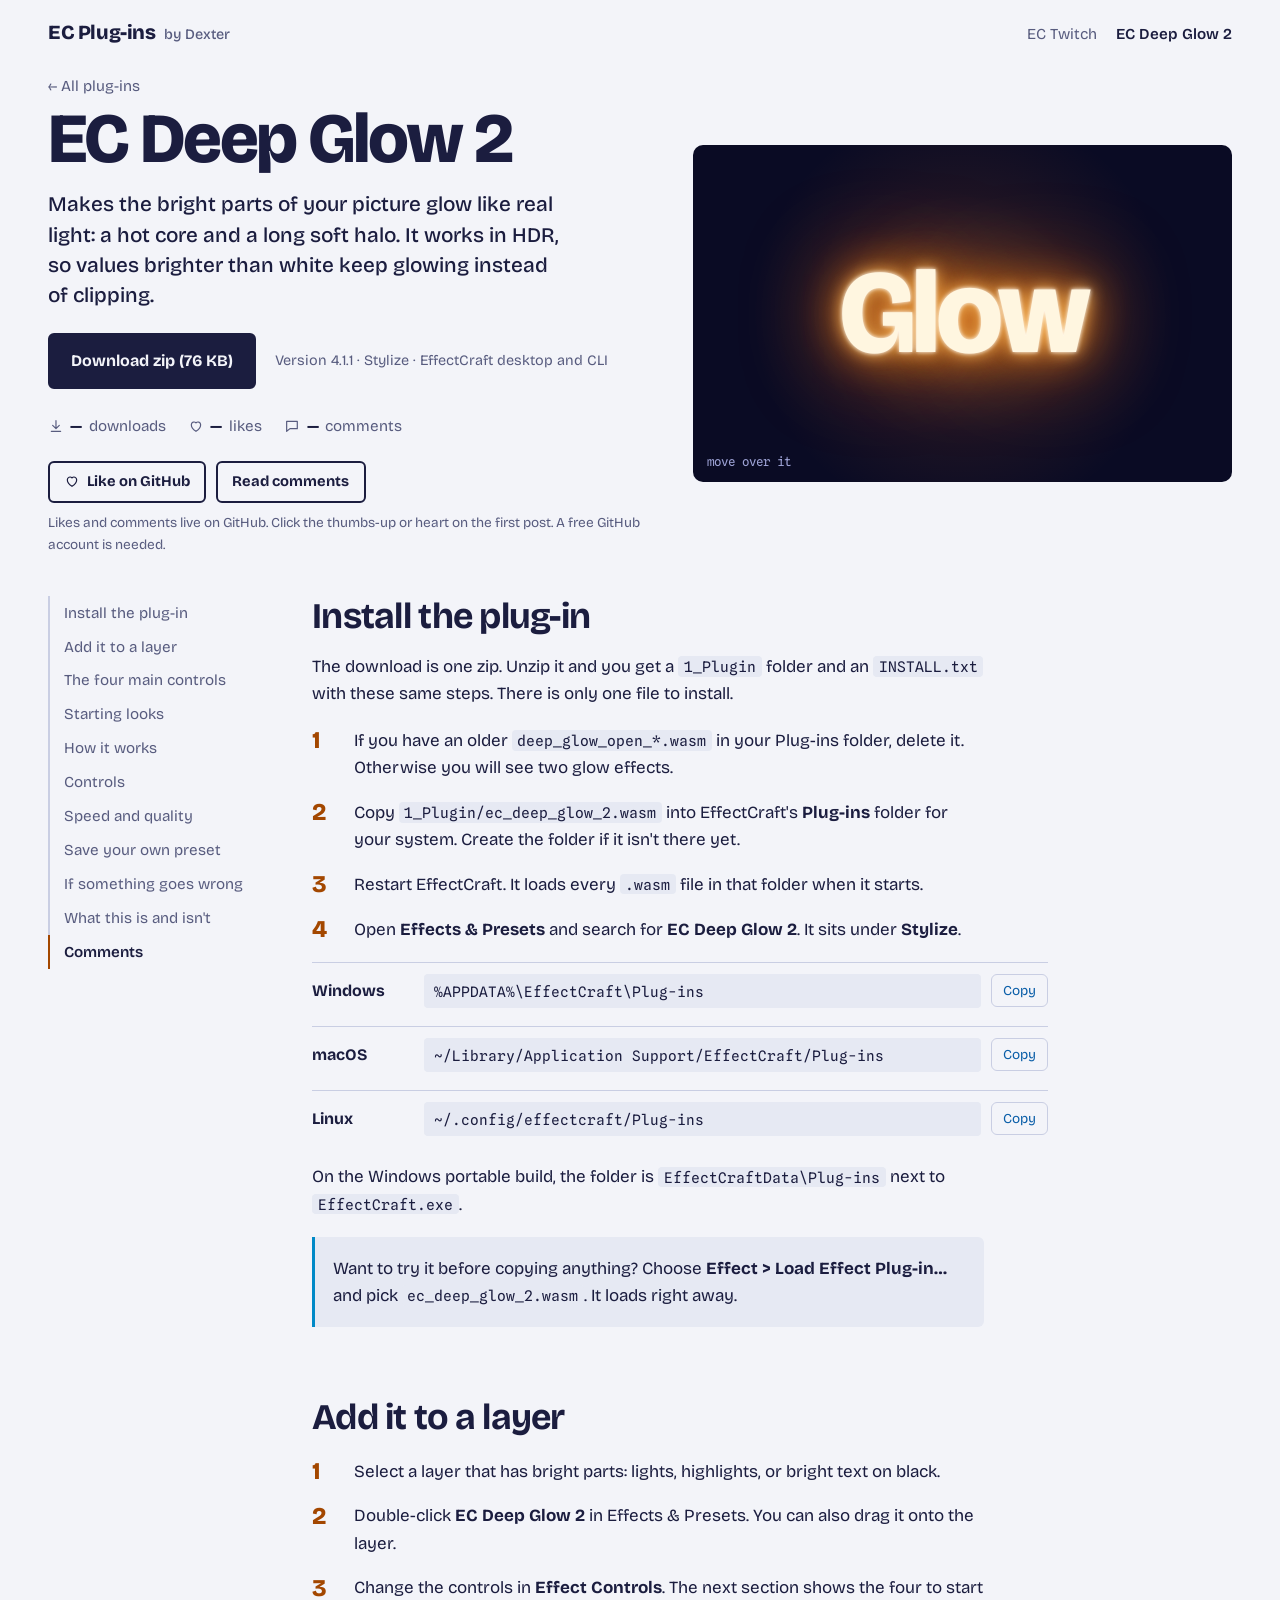
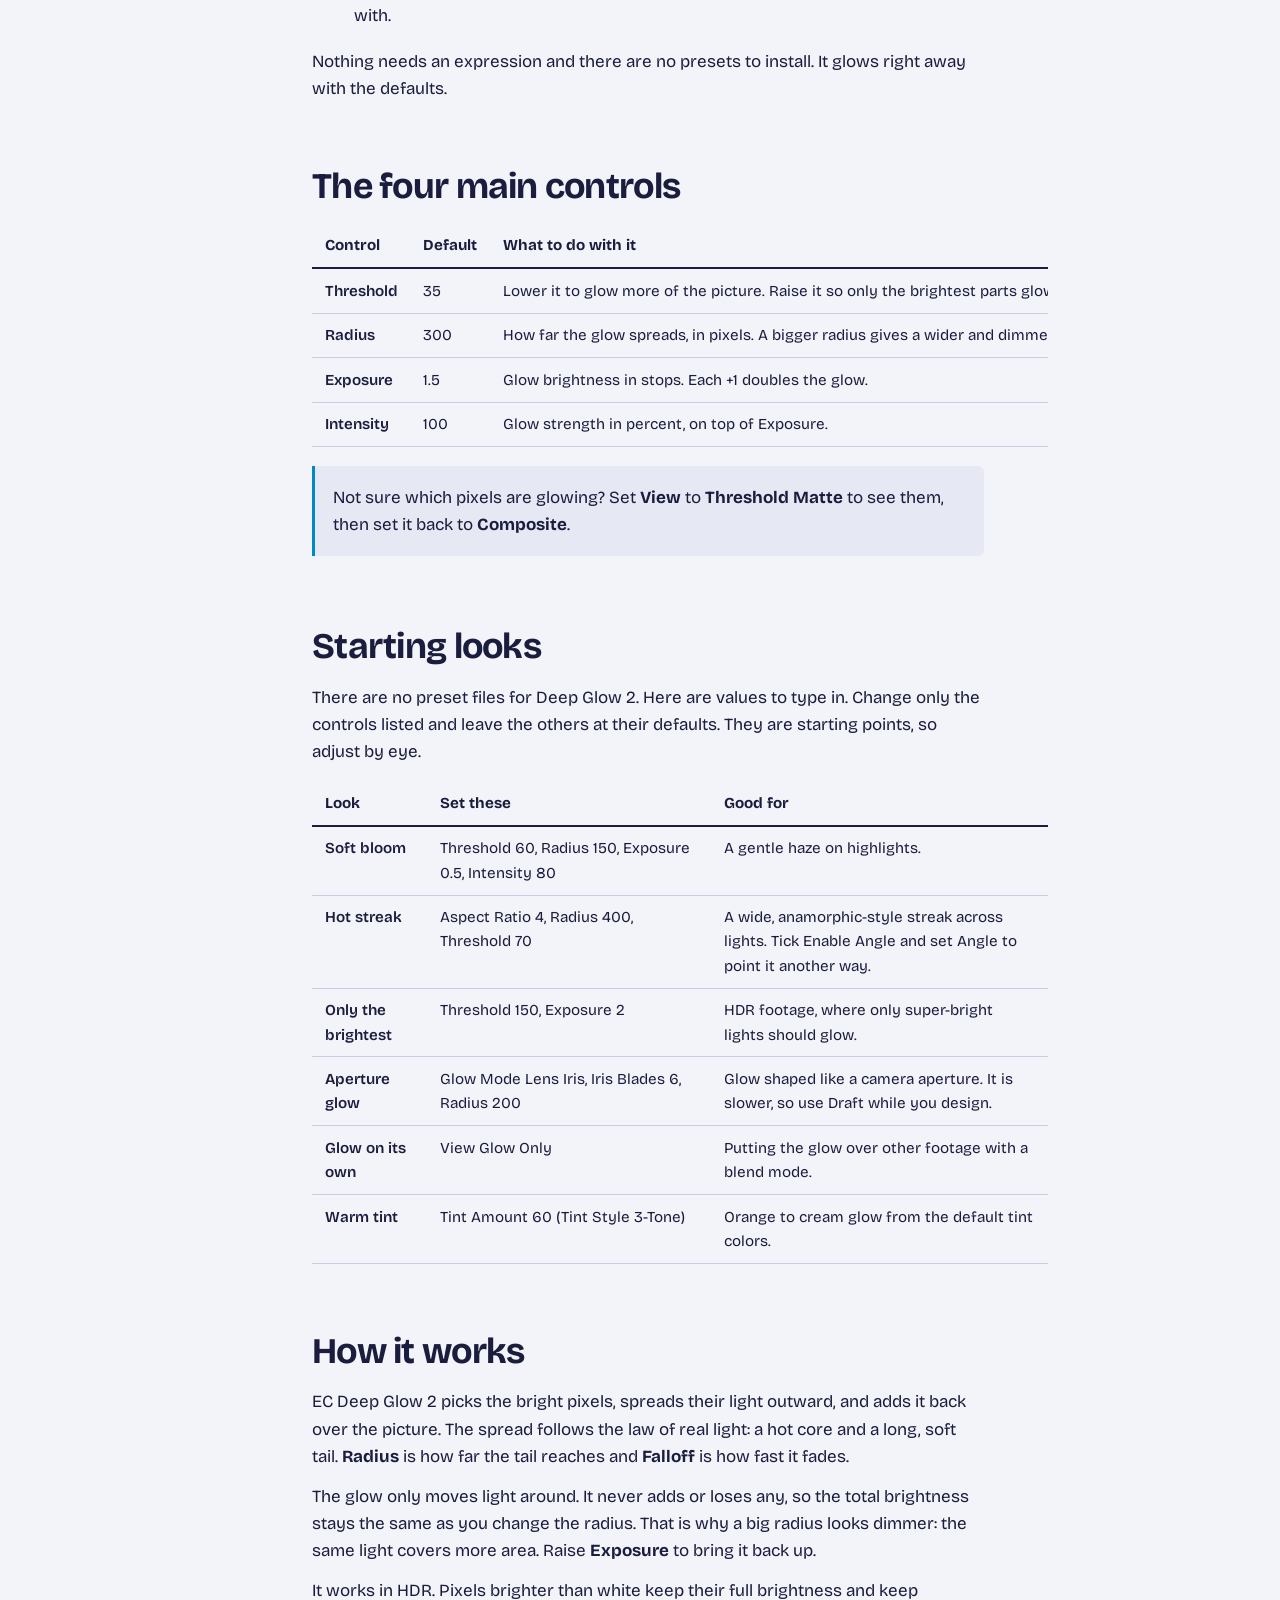
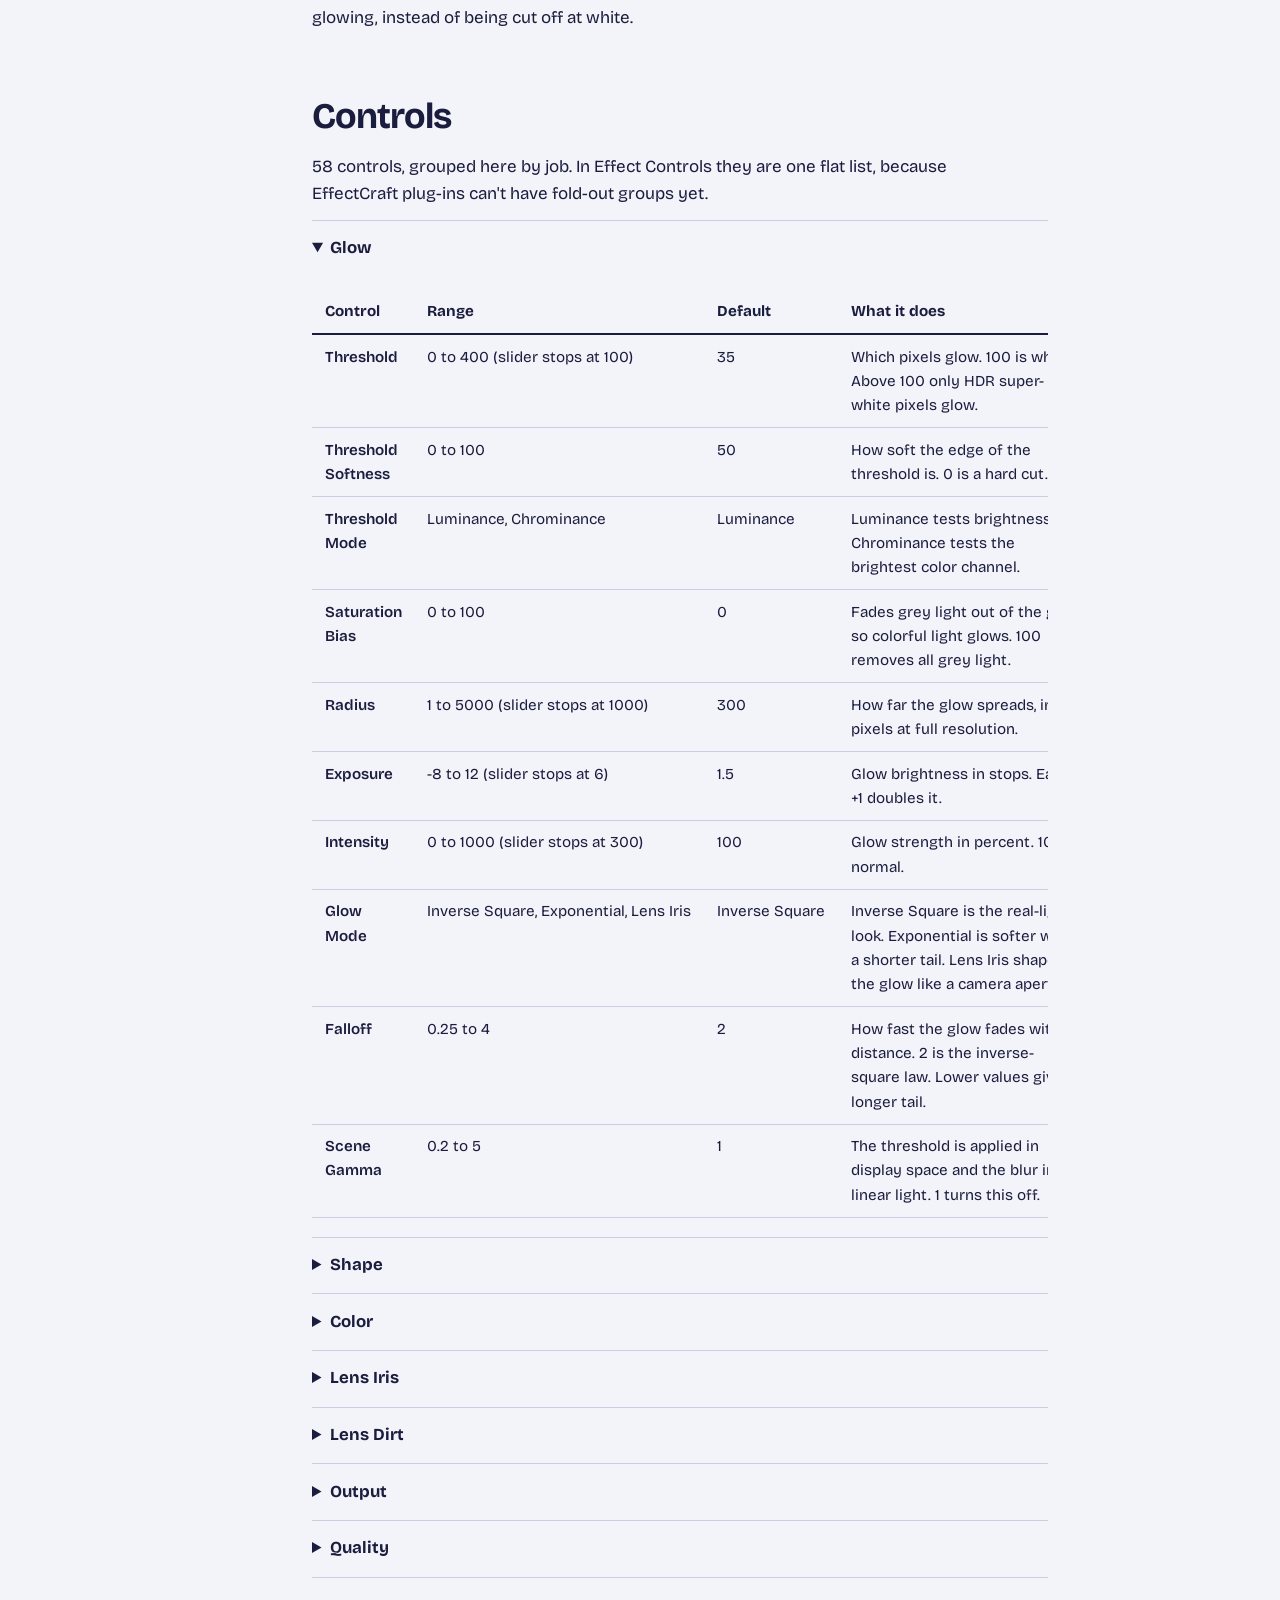
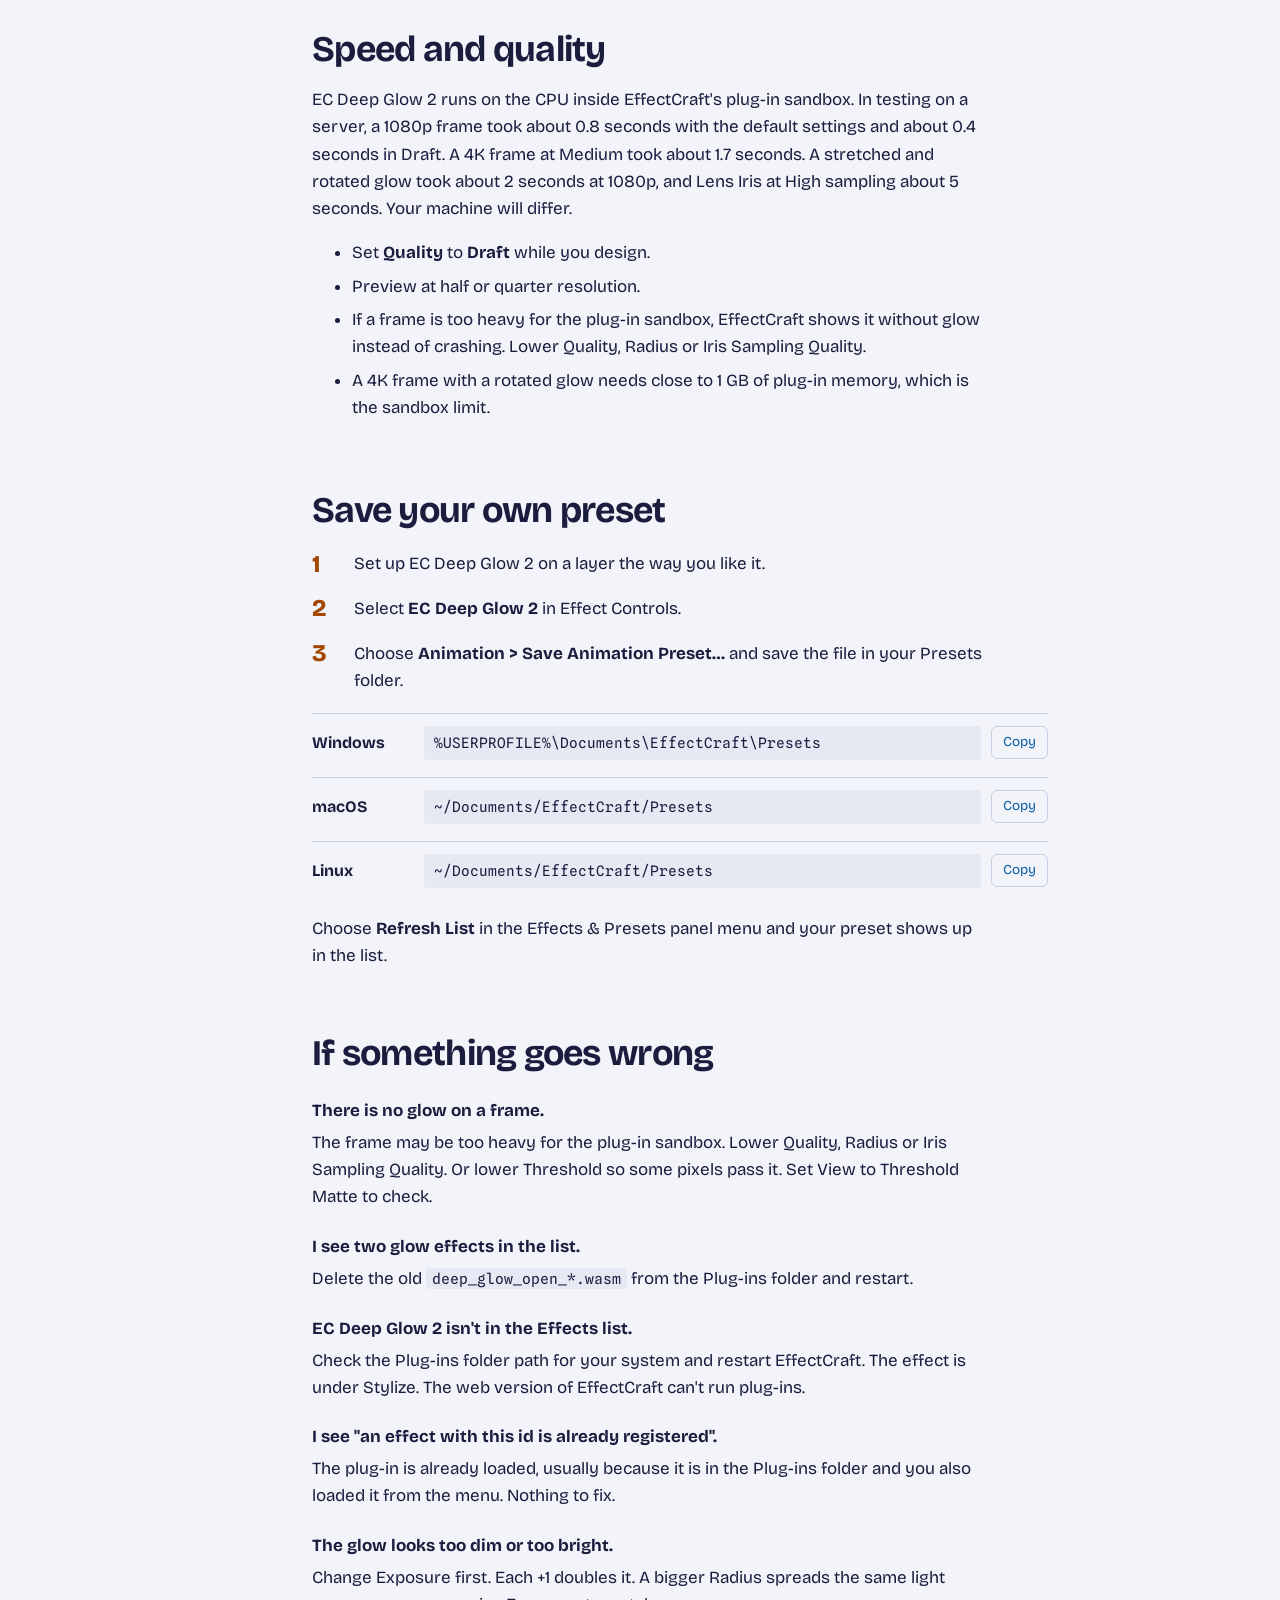
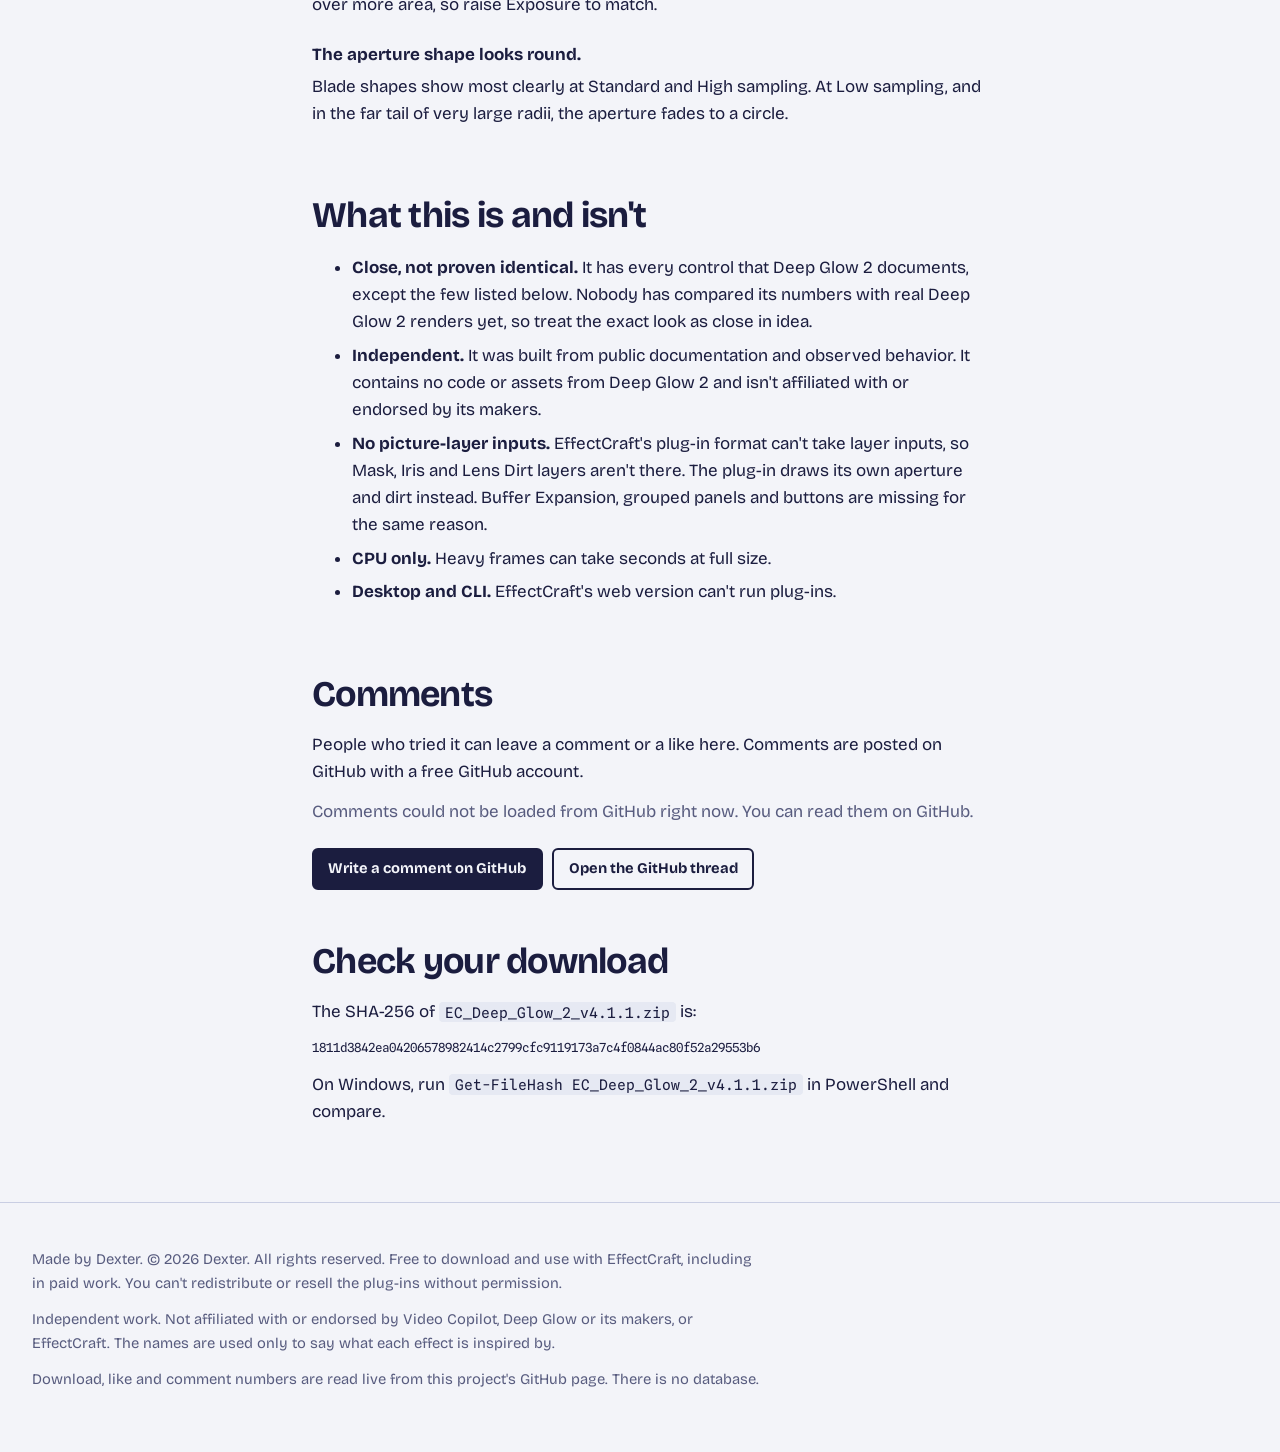
==== deep-glow-2/index.html @ e26aacf6 "EC Plug-ins store" ====
<!doctype html>
<html lang="en">
<head>
<meta charset="utf-8">
<meta name="viewport" content="width=device-width, initial-scale=1">
<title>EC Deep Glow 2: HDR glow for EffectCraft</title>
<meta name="description" content="EC Deep Glow 2 makes bright parts of the picture glow like real light, in HDR, with step-by-step install instructions for EffectCraft.">
<meta name="color-scheme" content="light dark">
<link rel="icon" href="data:image/svg+xml,%3Csvg xmlns='http://www.w3.org/2000/svg' viewBox='0 0 32 32'%3E%3Crect width='32' height='32' rx='6' fill='%231B1D3F'/%3E%3Ccircle cx='16' cy='16' r='9' fill='%23FFB347' opacity='.35'/%3E%3Ccircle cx='16' cy='16' r='4.5' fill='%23FFF6E0'/%3E%3C/svg%3E">
<link rel="preconnect" href="https://fonts.googleapis.com">
<link rel="preconnect" href="https://fonts.gstatic.com" crossorigin>
<link rel="stylesheet" href="https://fonts.googleapis.com/css2?family=Bricolage+Grotesque:opsz,wdth,wght@12..96,75..100,400..800&family=Spline+Sans+Mono:wght@400;500&display=swap">
<link rel="stylesheet" href="../assets/store.css">
</head>
<body data-accent="dg">
<a class="skip" href="#main">Skip to the content</a>
<header class="bar">
  <a class="brand" href="../">EC Plug-ins<small>by Dexter</small></a>
  <nav aria-label="Plug-ins"><a href="../twitch/">EC Twitch</a><a href="../deep-glow-2/" aria-current="page">EC Deep Glow 2</a></nav>
</header>
<div style="display:contents">
<header class="head">
  <div>
    <a class="back" href="../">← All plug-ins</a>
    <h1>EC Deep Glow 2</h1>
    <p class="pitch">Makes the bright parts of your picture glow like real light: a hot core and a long soft halo. It works in HDR, so values brighter than white keep glowing instead of clipping.</p>
    <div class="buy">
      <a class="btn" data-dl="deep-glow-2" href="../downloads/EC_Deep_Glow_2_v4.1.1.zip" download>Download zip (76 KB)</a>
      <span class="meta">Version 4.1.1 · Stylize · EffectCraft desktop and CLI</span>
    </div>
    <ul class="stats" aria-label="EC Deep Glow 2 numbers from GitHub"><li><svg viewBox="0 0 24 24" aria-hidden="true"><path d="M12 4v11M7 11l5 5 5-5M5 20h14"/></svg><b data-stat="downloads" data-product="deep-glow-2">—</b> downloads</li><li><svg viewBox="0 0 24 24" aria-hidden="true"><path d="M12 20s-7-4.4-7-10a4 4 0 0 1 7-2.6A4 4 0 0 1 19 10c0 5.6-7 10-7 10z"/></svg><b data-stat="likes" data-product="deep-glow-2">—</b> likes</li><li><svg viewBox="0 0 24 24" aria-hidden="true"><path d="M4 5h16v11H9l-5 4z"/></svg><b data-stat="comments" data-product="deep-glow-2">—</b> comments</li></ul>
    <div class="likebar">
      <a class="btn ghost sm" data-like="deep-glow-2" href="https://github.com/DioEnterRight/ec-plugins/issues/2" target="_blank" rel="noopener"><svg width="16" height="16" style="vertical-align:-3px;margin-right:.4rem;fill:none;stroke:currentColor;stroke-width:1.8" viewBox="0 0 24 24" aria-hidden="true"><path d="M12 20s-7-4.4-7-10a4 4 0 0 1 7-2.6A4 4 0 0 1 19 10c0 5.6-7 10-7 10z"/></svg>Like on GitHub</a>
      <a class="btn ghost sm" href="#comments">Read comments</a>
      <small>Likes and comments live on GitHub. Click the thumbs-up or heart on the first post. A free GitHub account is needed.</small>
    </div>
  </div>
  <a class="stage glow" data-live="glow" href="#install" aria-label="Live preview of EC Deep Glow 2">
    <p class="word" aria-hidden="true"><span>Glow</span></p>
    <p class="cap" aria-hidden="true">move over it</p>
  </a>
</header>
<div class="shell">
<nav class="rail" aria-label="On this page"><a href="#install">Install the plug-in</a><a href="#use">Add it to a layer</a><a href="#quick">The four main controls</a><a href="#recipes">Starting looks</a><a href="#how">How it works</a><a href="#controls">Controls</a><a href="#speed">Speed and quality</a><a href="#own">Save your own preset</a><a href="#trouble">If something goes wrong</a><a href="#limits">What this is and isn&#x27;t</a><a href="#comments">Comments</a></nav>
<main id="main">

<section id="install">
  <h2>Install the plug-in</h2>
  <p>The download is one zip. Unzip it and you get a <code>1_Plugin</code> folder and an <code>INSTALL.txt</code> with these same steps. There is only one file to install.</p>
  <ol class="steps">
    <li>If you have an older <code>deep_glow_open_*.wasm</code> in your Plug-ins folder, delete it. Otherwise you will see two glow effects.</li>
    <li>Copy <code>1_Plugin/ec_deep_glow_2.wasm</code> into EffectCraft's <strong>Plug-ins</strong> folder for your system. Create the folder if it isn't there yet.</li>
    <li>Restart EffectCraft. It loads every <code>.wasm</code> file in that folder when it starts.</li>
    <li>Open <strong>Effects &amp; Presets</strong> and search for <strong>EC Deep Glow 2</strong>. It sits under <strong>Stylize</strong>.</li>
  </ol>
  <div class="paths"><div class="os"><h3>Windows</h3><div class="pathrow"><code>%APPDATA%\EffectCraft\Plug-ins</code><button type="button" class="copy" data-copy="%APPDATA%\EffectCraft\Plug-ins" aria-label="Copy Windows path">Copy</button></div></div><div class="os"><h3>macOS</h3><div class="pathrow"><code>~/Library/Application Support/EffectCraft/Plug-ins</code><button type="button" class="copy" data-copy="~/Library/Application Support/EffectCraft/Plug-ins" aria-label="Copy macOS path">Copy</button></div></div><div class="os"><h3>Linux</h3><div class="pathrow"><code>~/.config/effectcraft/Plug-ins</code><button type="button" class="copy" data-copy="~/.config/effectcraft/Plug-ins" aria-label="Copy Linux path">Copy</button></div></div></div>
  <p>On the Windows portable build, the folder is <code>EffectCraftData\Plug-ins</code> next to <code>EffectCraft.exe</code>.</p>
  <div class="callout"><p>Want to try it before copying anything? Choose <strong>Effect &gt; Load Effect Plug-in…</strong> and pick <code>ec_deep_glow_2.wasm</code>. It loads right away.</p></div>
</section>

<section id="use">
  <h2>Add it to a layer</h2>
  <ol class="steps">
    <li>Select a layer that has bright parts: lights, highlights, or bright text on black.</li>
    <li>Double-click <strong>EC Deep Glow 2</strong> in Effects &amp; Presets. You can also drag it onto the layer.</li>
    <li>Change the controls in <strong>Effect Controls</strong>. The next section shows the four to start with.</li>
  </ol>
  <p>Nothing needs an expression and there are no presets to install. It glows right away with the defaults.</p>
</section>

<section id="quick">
  <h2>The four main controls</h2>
  <div class="scroll"><table class="ref">
    <thead><tr><th scope="col">Control</th><th scope="col">Default</th><th scope="col">What to do with it</th></tr></thead>
    <tbody>
      <tr><th scope="row">Threshold</th><td>35</td><td>Lower it to glow more of the picture. Raise it so only the brightest parts glow. Above 100 only HDR super-whites glow.</td></tr>
      <tr><th scope="row">Radius</th><td>300</td><td>How far the glow spreads, in pixels. A bigger radius gives a wider and dimmer glow, because the glow only moves light around.</td></tr>
      <tr><th scope="row">Exposure</th><td>1.5</td><td>Glow brightness in stops. Each +1 doubles the glow.</td></tr>
      <tr><th scope="row">Intensity</th><td>100</td><td>Glow strength in percent, on top of Exposure.</td></tr>
    </tbody>
  </table></div>
  <div class="callout"><p>Not sure which pixels are glowing? Set <strong>View</strong> to <strong>Threshold Matte</strong> to see them, then set it back to <strong>Composite</strong>.</p></div>
</section>

<section id="recipes">
  <h2>Starting looks</h2>
  <p>There are no preset files for Deep Glow 2. Here are values to type in. Change only the controls listed and leave the others at their defaults. They are starting points, so adjust by eye.</p>
  <div class="scroll"><table class="recipes">
    <thead><tr><th scope="col">Look</th><th scope="col">Set these</th><th scope="col">Good for</th></tr></thead>
    <tbody>
      <tr><th scope="row">Soft bloom</th><td>Threshold 60, Radius 150, Exposure 0.5, Intensity 80</td><td>A gentle haze on highlights.</td></tr>
      <tr><th scope="row">Hot streak</th><td>Aspect Ratio 4, Radius 400, Threshold 70</td><td>A wide, anamorphic-style streak across lights. Tick Enable Angle and set Angle to point it another way.</td></tr>
      <tr><th scope="row">Only the brightest</th><td>Threshold 150, Exposure 2</td><td>HDR footage, where only super-bright lights should glow.</td></tr>
      <tr><th scope="row">Aperture glow</th><td>Glow Mode Lens Iris, Iris Blades 6, Radius 200</td><td>Glow shaped like a camera aperture. It is slower, so use Draft while you design.</td></tr>
      <tr><th scope="row">Glow on its own</th><td>View Glow Only</td><td>Putting the glow over other footage with a blend mode.</td></tr>
      <tr><th scope="row">Warm tint</th><td>Tint Amount 60 (Tint Style 3-Tone)</td><td>Orange to cream glow from the default tint colors.</td></tr>
    </tbody>
  </table></div>
</section>

<section id="how">
  <h2>How it works</h2>
  <p>EC Deep Glow 2 picks the bright pixels, spreads their light outward, and adds it back over the picture. The spread follows the law of real light: a hot core and a long, soft tail. <strong>Radius</strong> is how far the tail reaches and <strong>Falloff</strong> is how fast it fades.</p>
  <p>The glow only moves light around. It never adds or loses any, so the total brightness stays the same as you change the radius. That is why a big radius looks dimmer: the same light covers more area. Raise <strong>Exposure</strong> to bring it back up.</p>
  <p>It works in HDR. Pixels brighter than white keep their full brightness and keep glowing, instead of being cut off at white.</p>
</section>

<section id="controls">
  <h2>Controls</h2>
  <p>58 controls, grouped here by job. In Effect Controls they are one flat list, because EffectCraft plug-ins can't have fold-out groups yet.</p>
  <details open><summary>Glow</summary><div class="scroll"><table class="ref"><thead><tr><th scope="col">Control</th><th scope="col">Range</th><th scope="col">Default</th><th scope="col">What it does</th></tr></thead><tbody><tr><th scope="row">Threshold</th><td>0 to 400 (slider stops at 100)</td><td>35</td><td>Which pixels glow. 100 is white. Above 100 only HDR super-white pixels glow.</td></tr>
<tr><th scope="row">Threshold Softness</th><td>0 to 100</td><td>50</td><td>How soft the edge of the threshold is. 0 is a hard cut.</td></tr>
<tr><th scope="row">Threshold Mode</th><td>Luminance, Chrominance</td><td>Luminance</td><td>Luminance tests brightness. Chrominance tests the brightest color channel.</td></tr>
<tr><th scope="row">Saturation Bias</th><td>0 to 100</td><td>0</td><td>Fades grey light out of the glow so colorful light glows. 100 removes all grey light.</td></tr>
<tr><th scope="row">Radius</th><td>1 to 5000 (slider stops at 1000)</td><td>300</td><td>How far the glow spreads, in pixels at full resolution.</td></tr>
<tr><th scope="row">Exposure</th><td>-8 to 12 (slider stops at 6)</td><td>1.5</td><td>Glow brightness in stops. Each +1 doubles it.</td></tr>
<tr><th scope="row">Intensity</th><td>0 to 1000 (slider stops at 300)</td><td>100</td><td>Glow strength in percent. 100 is normal.</td></tr>
<tr><th scope="row">Glow Mode</th><td>Inverse Square, Exponential, Lens Iris</td><td>Inverse Square</td><td>Inverse Square is the real-light look. Exponential is softer with a shorter tail. Lens Iris shapes the glow like a camera aperture.</td></tr>
<tr><th scope="row">Falloff</th><td>0.25 to 4</td><td>2</td><td>How fast the glow fades with distance. 2 is the inverse-square law. Lower values give a longer tail.</td></tr>
<tr><th scope="row">Scene Gamma</th><td>0.2 to 5</td><td>1</td><td>The threshold is applied in display space and the blur in linear light. 1 turns this off.</td></tr></tbody></table></div></details>
<details><summary>Shape</summary><div class="scroll"><table class="ref"><thead><tr><th scope="col">Control</th><th scope="col">Range</th><th scope="col">Default</th><th scope="col">What it does</th></tr></thead><tbody><tr><th scope="row">Aspect Ratio</th><td>0.1 to 10</td><td>1</td><td>Stretches the glow. Above 1 is wide and below 1 is tall. The glow keeps the same total area.</td></tr>
<tr><th scope="row">Enable Angle</th><td>On or off</td><td>Off</td><td>Turns on Angle. Only matters when Aspect Ratio is not 1.</td></tr>
<tr><th scope="row">Angle</th><td>-360 to 360</td><td>0</td><td>Rotates a stretched glow.</td></tr>
<tr><th scope="row">Glow Radius Red</th><td>0.01 to 8</td><td>1</td><td>Multiplies the glow radius for the red channel.</td></tr>
<tr><th scope="row">Glow Radius Green</th><td>0.01 to 8</td><td>1</td><td>Multiplies the glow radius for the green channel.</td></tr>
<tr><th scope="row">Glow Radius Blue</th><td>0.01 to 8</td><td>1</td><td>Multiplies the glow radius for the blue channel.</td></tr></tbody></table></div></details>
<details><summary>Color</summary><div class="scroll"><table class="ref"><thead><tr><th scope="col">Control</th><th scope="col">Range</th><th scope="col">Default</th><th scope="col">What it does</th></tr></thead><tbody><tr><th scope="row">Chromatic Aberration</th><td>0 to 100</td><td>0</td><td>Colored fringes on the glow. 0 is off.</td></tr>
<tr><th scope="row">Aberration Mode</th><td>Radius Offset, Pixel Offset, Both</td><td>Radius Offset</td><td>Whether Chromatic Aberration changes the glow radius per channel, moves pixels, or both.</td></tr>
<tr><th scope="row">Pixel Aberration Channels</th><td>Red &amp; Blue, Red &amp; Green, Green &amp; Blue, Red, Green, Blue</td><td>Red &amp; Blue</td><td>Which two color channels move apart in Pixel Offset aberration. The first moves out and the second moves in.</td></tr>
<tr><th scope="row">Glow Aberration Order</th><td>RGB, RBG, GRB, GBR, BRG, BGR</td><td>RGB</td><td>Changes which color channel gets which radius multiplier from Glow Aberration.</td></tr>
<tr><th scope="row">Tint Style</th><td>3-Tone, Inner / Outer</td><td>3-Tone</td><td>3-Tone uses Low, Mid and High colors. Inner / Outer uses two colors.</td></tr>
<tr><th scope="row">Tint Amount</th><td>0 to 100</td><td>0</td><td>How much the 3-Tone tint colors the glow. Used when Tint Style is 3-Tone.</td></tr>
<tr><th scope="row">Tint Low</th><td>Color</td><td>#FF731A</td><td>Tint color for the dimmest part of the glow.</td></tr>
<tr><th scope="row">Tint Mid</th><td>Color</td><td>#FFBF73</td><td>Tint color for the middle of the glow.</td></tr>
<tr><th scope="row">Tint High</th><td>Color</td><td>#FFF2D9</td><td>Tint color for the brightest part of the glow.</td></tr>
<tr><th scope="row">Tint Blend</th><td>Multiply, Normal, Add, Screen, Overlay, Soft Light</td><td>Multiply</td><td>How the Inner / Outer tint combines with the glow.</td></tr>
<tr><th scope="row">Tint Inner</th><td>Color</td><td>#FFE6B2</td><td>Tint color where the glow is bright.</td></tr>
<tr><th scope="row">Tint Outer</th><td>Color</td><td>#9966FF</td><td>Tint color where the glow is dim.</td></tr>
<tr><th scope="row">Tint Strength</th><td>0 to 100</td><td>100</td><td>How strong the Inner / Outer tint is.</td></tr></tbody></table></div></details>
<details><summary>Lens Iris</summary><div class="scroll"><table class="ref"><thead><tr><th scope="col">Control</th><th scope="col">Range</th><th scope="col">Default</th><th scope="col">What it does</th></tr></thead><tbody><tr><th scope="row">Iris Blades</th><td>0 to 16</td><td>6</td><td>Number of aperture blades. 0 to 2 gives a round aperture.</td></tr>
<tr><th scope="row">Iris Rotation</th><td>-360 to 360</td><td>0</td><td>Rotates the aperture.</td></tr>
<tr><th scope="row">Iris Iterations</th><td>1 to 64</td><td>16</td><td>How many rings build the aperture shape. More is smoother and slower.</td></tr>
<tr><th scope="row">Iris Radii Easing</th><td>0 to 100</td><td>50</td><td>How the rings are spaced. 100 spaces them evenly. Lower values pack them toward the center.</td></tr>
<tr><th scope="row">Iris Sampling Quality</th><td>Low, Standard, High</td><td>Standard</td><td>Sampling quality of the aperture. High is sharper and much slower.</td></tr>
<tr><th scope="row">Iris Opacity</th><td>0 to 100</td><td>100</td><td>Mixes the aperture-shaped glow with the round glow. 100 is all aperture.</td></tr>
<tr><th scope="row">Iris Aspect Ratio</th><td>0.1 to 10</td><td>1</td><td>Stretches the aperture on its own. Aspect Ratio stretches the whole glow.</td></tr>
<tr><th scope="row">Continuous Rasterization</th><td>On or off</td><td>On</td><td>On gives a smooth aperture. Off gives a crisp, stepped one.</td></tr></tbody></table></div></details>
<details><summary>Lens Dirt</summary><div class="scroll"><table class="ref"><thead><tr><th scope="col">Control</th><th scope="col">Range</th><th scope="col">Default</th><th scope="col">What it does</th></tr></thead><tbody><tr><th scope="row">Lens Dirt Amount</th><td>0 to 100</td><td>0</td><td>How much lens dirt shows inside the glow. 0 is off.</td></tr>
<tr><th scope="row">Lens Dirt Scale</th><td>0.05 to 10</td><td>1</td><td>Size of the dirt pattern.</td></tr>
<tr><th scope="row">Lens Dirt Contrast</th><td>0.05 to 8</td><td>1</td><td>Contrast of the dirt pattern.</td></tr>
<tr><th scope="row">Lens Dirt Seed</th><td>1 to 9999 (slider stops at 100)</td><td>1</td><td>Changes the dirt pattern.</td></tr>
<tr><th scope="row">Dirt Inherit Glow Color</th><td>0 to 100</td><td>100</td><td>How much the dirt takes the glow&#x27;s color. 100 is all of it.</td></tr>
<tr><th scope="row">Dirt Matte Exposure</th><td>-6 to 6</td><td>0</td><td>Brightness of the dirt matte, in stops.</td></tr>
<tr><th scope="row">Dirt Matte Gamma</th><td>0.1 to 6</td><td>1</td><td>Gamma of the dirt matte.</td></tr></tbody></table></div></details>
<details><summary>Output</summary><div class="scroll"><table class="ref"><thead><tr><th scope="col">Control</th><th scope="col">Range</th><th scope="col">Default</th><th scope="col">What it does</th></tr></thead><tbody><tr><th scope="row">Source Opacity</th><td>0 to 100</td><td>100</td><td>How visible the original picture is under the glow.</td></tr>
<tr><th scope="row">Blend Mode</th><td>Screen (HDR-safe), Add, Normal, Lighten, Color Dodge, Linear Dodge, Overlay, Soft Light</td><td>Screen (HDR-safe)</td><td>How the glow combines with the picture. Screen (HDR-safe) is the default.</td></tr>
<tr><th scope="row">Tone Mapping</th><td>None, Reinhard, ACES, Filmic, Reinhard 2, Lottes</td><td>None</td><td>A curve that compresses very bright glow so it does not blow out. None leaves it as it is.</td></tr>
<tr><th scope="row">Tone Map Mix</th><td>0 to 100</td><td>100</td><td>How much of the tone-mapped glow is used. 100 is all of it.</td></tr>
<tr><th scope="row">View</th><td>Composite, Glow Only, Threshold Matte</td><td>Composite</td><td>Composite shows the result. Glow Only shows just the glow. Threshold Matte shows which pixels pass the threshold.</td></tr>
<tr><th scope="row">Glow Only</th><td>On or off</td><td>Off</td><td>Older switch for showing only the glow. Use View instead.</td></tr>
<tr><th scope="row">Unmult</th><td>On or off</td><td>On</td><td>On lets the glow add to the layer&#x27;s transparency. Off keeps the original transparency.</td></tr>
<tr><th scope="row">Dither</th><td>0 to 100</td><td>100</td><td>Adds fine noise to the glow to hide banding. 0 is off.</td></tr>
<tr><th scope="row">Dither Monochromatic</th><td>On or off</td><td>On</td><td>On uses one noise value for all colors. Off uses separate noise for each color.</td></tr></tbody></table></div></details>
<details><summary>Quality</summary><div class="scroll"><table class="ref"><thead><tr><th scope="col">Control</th><th scope="col">Range</th><th scope="col">Default</th><th scope="col">What it does</th></tr></thead><tbody><tr><th scope="row">Quality</th><td>Draft, Low, Medium, Standard, High, Extreme, Custom</td><td>Medium</td><td>Draft is fastest and Extreme is smoothest. Custom unlocks the three Custom controls.</td></tr>
<tr><th scope="row">Custom Downsampling</th><td>0 to 6</td><td>0</td><td>How many times the picture is halved before it glows. Higher is faster and softer.</td></tr>
<tr><th scope="row">Custom Steps Multiplier</th><td>1 to 8</td><td>3</td><td>How many Gaussian layers are used per octave. More is smoother and slower.</td></tr>
<tr><th scope="row">Custom Iterations</th><td>1 to 15</td><td>15</td><td>How many glow layers are built. Fewer is faster.</td></tr>
<tr><th scope="row">Half Float</th><td>On or off</td><td>Off</td><td>Rounds the glow to 16-bit precision, to preview a half-float pipeline.</td></tr></tbody></table></div></details>
</section>

<section id="speed">
  <h2>Speed and quality</h2>
  <p>EC Deep Glow 2 runs on the CPU inside EffectCraft's plug-in sandbox. In testing on a server, a 1080p frame took about 0.8 seconds with the default settings and about 0.4 seconds in Draft. A 4K frame at Medium took about 1.7 seconds. A stretched and rotated glow took about 2 seconds at 1080p, and Lens Iris at High sampling about 5 seconds. Your machine will differ.</p>
  <ul>
    <li>Set <strong>Quality</strong> to <strong>Draft</strong> while you design.</li>
    <li>Preview at half or quarter resolution.</li>
    <li>If a frame is too heavy for the plug-in sandbox, EffectCraft shows it without glow instead of crashing. Lower Quality, Radius or Iris Sampling Quality.</li>
    <li>A 4K frame with a rotated glow needs close to 1 GB of plug-in memory, which is the sandbox limit.</li>
  </ul>
</section>

<section id="own">
  <h2>Save your own preset</h2>
  <ol class="steps">
    <li>Set up EC Deep Glow 2 on a layer the way you like it.</li>
    <li>Select <strong>EC Deep Glow 2</strong> in Effect Controls.</li>
    <li>Choose <strong>Animation &gt; Save Animation Preset…</strong> and save the file in your Presets folder.</li>
  </ol>
  <div class="paths"><div class="os"><h3>Windows</h3><div class="pathrow"><code>%USERPROFILE%\Documents\EffectCraft\Presets</code><button type="button" class="copy" data-copy="%USERPROFILE%\Documents\EffectCraft\Presets" aria-label="Copy Windows path">Copy</button></div></div><div class="os"><h3>macOS</h3><div class="pathrow"><code>~/Documents/EffectCraft/Presets</code><button type="button" class="copy" data-copy="~/Documents/EffectCraft/Presets" aria-label="Copy macOS path">Copy</button></div></div><div class="os"><h3>Linux</h3><div class="pathrow"><code>~/Documents/EffectCraft/Presets</code><button type="button" class="copy" data-copy="~/Documents/EffectCraft/Presets" aria-label="Copy Linux path">Copy</button></div></div></div>
  <p>Choose <strong>Refresh List</strong> in the Effects &amp; Presets panel menu and your preset shows up in the list.</p>
</section>

<section id="trouble">
  <h2>If something goes wrong</h2>
  <dl class="faq-list">
    <dt>There is no glow on a frame.</dt>
    <dd>The frame may be too heavy for the plug-in sandbox. Lower Quality, Radius or Iris Sampling Quality. Or lower Threshold so some pixels pass it. Set View to Threshold Matte to check.</dd>
    <dt>I see two glow effects in the list.</dt>
    <dd>Delete the old <code>deep_glow_open_*.wasm</code> from the Plug-ins folder and restart.</dd>
    <dt>EC Deep Glow 2 isn't in the Effects list.</dt>
    <dd>Check the Plug-ins folder path for your system and restart EffectCraft. The effect is under Stylize. The web version of EffectCraft can't run plug-ins.</dd>
    <dt>I see "an effect with this id is already registered".</dt>
    <dd>The plug-in is already loaded, usually because it is in the Plug-ins folder and you also loaded it from the menu. Nothing to fix.</dd>
    <dt>The glow looks too dim or too bright.</dt>
    <dd>Change Exposure first. Each +1 doubles it. A bigger Radius spreads the same light over more area, so raise Exposure to match.</dd>
    <dt>The aperture shape looks round.</dt>
    <dd>Blade shapes show most clearly at Standard and High sampling. At Low sampling, and in the far tail of very large radii, the aperture fades to a circle.</dd>
  </dl>
</section>

<section id="limits">
  <h2>What this is and isn't</h2>
  <ul>
    <li><strong>Close, not proven identical.</strong> It has every control that Deep Glow 2 documents, except the few listed below. Nobody has compared its numbers with real Deep Glow 2 renders yet, so treat the exact look as close in idea.</li>
    <li><strong>Independent.</strong> It was built from public documentation and observed behavior. It contains no code or assets from Deep Glow 2 and isn't affiliated with or endorsed by its makers.</li>
    <li><strong>No picture-layer inputs.</strong> EffectCraft's plug-in format can't take layer inputs, so Mask, Iris and Lens Dirt layers aren't there. The plug-in draws its own aperture and dirt instead. Buffer Expansion, grouped panels and buttons are missing for the same reason.</li>
    <li><strong>CPU only.</strong> Heavy frames can take seconds at full size.</li>
    <li><strong>Desktop and CLI.</strong> EffectCraft's web version can't run plug-ins.</li>
  </ul>
</section>

<section id="comments">
  <h2>Comments</h2>
  <p>People who tried it can leave a comment or a like here. Comments are posted on GitHub with a free GitHub account.</p>
  <p class="cstate" id="cstate" role="status">Loading comments…</p>
  <ul class="clist" id="clist" data-product="deep-glow-2"></ul>
  <div id="utter" data-product="deep-glow-2"></div>
  <div class="cbtns">
    <a class="btn sm" data-comment-link="deep-glow-2" href="https://github.com/DioEnterRight/ec-plugins/issues/2" target="_blank" rel="noopener">Write a comment on GitHub</a>
    <a class="btn ghost sm" data-thread="deep-glow-2" href="https://github.com/DioEnterRight/ec-plugins/issues/2" target="_blank" rel="noopener">Open the GitHub thread</a>
  </div>
</section>
<section id="verify">
  <h2>Check your download</h2>
  <p>The SHA-256 of <code>EC_Deep_Glow_2_v4.1.1.zip</code> is:</p>
  <p class="sha">1811d3842ea04206578982414c2799cfc9119173a7c4f0844ac80f52a29553b6</p>
  <p>On Windows, run <code>Get-FileHash EC_Deep_Glow_2_v4.1.1.zip</code> in PowerShell and compare.</p>
</section>

</main>
</div>
</div>
<footer>
  <div class="in">
    <p>Made by Dexter. © 2026 Dexter. All rights reserved. Free to download and use with EffectCraft, including in paid work. You can't redistribute or resell the plug-ins without permission.</p>
    <p>Independent work. Not affiliated with or endorsed by Video Copilot, Deep Glow or its makers, or EffectCraft. The names are used only to say what each effect is inspired by.</p>
    <p>Download, like and comment numbers are read live from this project's GitHub page. There is no database.</p>
  </div>
</footer>
<script src="../assets/config.js"></script>
<script src="../assets/store.js"></script>
</body>
</html>
---- assets/store.css ----
:root{
  --paper:#F3F4F9; --panel:#E6E9F3; --ink:#1B1D3F; --muted:#585C7F; --line:#C9CEE3;
  --mag:#D4006F; --cyan:#0089C7; --amb:#A34700; --link:#0A5EA8; --btn-ink:#F3F4F9;
  --stage:#0A0B24; --stage-ink:#F6F7FF;
  --sans:"Bricolage Grotesque","Segoe UI Variable Display","Segoe UI",system-ui,-apple-system,"Helvetica Neue",Arial,sans-serif;
  --mono:"Spline Sans Mono",ui-monospace,"Cascadia Mono",Consolas,Menlo,monospace;
  color-scheme:light;
}
@media (prefers-color-scheme:dark){
  :root{--paper:#15173A; --panel:#1E2150; --ink:#E9EBFA; --muted:#A5AAD3; --line:#34386C;
    --mag:#FF5AA8; --cyan:#52C4FF; --amb:#FFB347; --link:#86D3FF; --btn-ink:#15173A; --stage:#090A20; color-scheme:dark;}
}
[data-accent=twitch]{--acc:var(--mag)}
[data-accent=dg]{--acc:var(--amb)}
*{box-sizing:border-box}
html{scroll-behavior:smooth;scroll-padding-top:4.5rem}
@media (prefers-reduced-motion:reduce){html{scroll-behavior:auto}}
body{margin:0;background:var(--paper);color:var(--ink);font-family:var(--sans);font-size:clamp(1rem,.96rem + .2vw,1.0625rem);line-height:1.6;-webkit-text-size-adjust:100%}
a{color:var(--link);text-underline-offset:.18em}
a:hover{color:var(--acc,var(--mag))}
:focus-visible{outline:3px solid var(--acc,var(--mag));outline-offset:3px;border-radius:3px}
.skip{position:absolute;left:1rem;top:-4rem;background:var(--ink);color:var(--paper);padding:.6rem 1rem;border-radius:6px;z-index:20}
.skip:focus{top:1rem}
code,.pn{font-family:var(--mono)}
code{font-size:.86em;background:var(--panel);padding:.12em .4em;border-radius:4px;overflow-wrap:anywhere}

/* top bar */
.bar{max-width:76rem;margin:0 auto;padding:1rem 16px;display:flex;align-items:baseline;justify-content:space-between;gap:1rem;flex-wrap:wrap}
.brand{font-weight:800;font-size:1.25rem;letter-spacing:-.02em;color:var(--ink);text-decoration:none}
.brand small{font-weight:500;font-size:.9rem;color:var(--muted);letter-spacing:0;margin-left:.5rem}
.bar nav{display:flex;gap:1.2rem;font-size:.95rem}
.bar nav a{color:var(--muted);text-decoration:none}
.bar nav a:hover{color:var(--ink)}
.bar nav a[aria-current=page]{color:var(--ink);font-weight:600}

/* buttons */
.btn{display:inline-block;background:var(--ink);color:var(--btn-ink);padding:.8rem 1.3rem;border-radius:6px;font-weight:700;text-decoration:none;font-size:1rem;border:2px solid var(--ink);text-align:center}
.btn:hover{background:var(--acc,var(--mag));border-color:var(--acc,var(--mag));color:#fff}
[data-accent=dg] .btn:hover{color:#1A1000}
.btn.ghost{background:transparent;color:var(--ink)}
.btn.ghost:hover{background:var(--panel);color:var(--ink);border-color:var(--ink)}
.btn.sm{padding:.45rem .9rem;font-size:.92rem}
.copy{font:inherit;font-size:.85rem;background:transparent;color:var(--link);border:1px solid var(--line);border-radius:6px;padding:.3rem .7rem;cursor:pointer;flex:none}
.copy:hover{border-color:var(--acc,var(--mag));color:var(--acc,var(--mag))}
.copy[data-done=true]{background:var(--ink);color:var(--btn-ink);border-color:var(--ink)}

/* stats */
.stats{list-style:none;display:flex;flex-wrap:wrap;gap:.4rem 1.4rem;padding:0;margin:0;color:var(--muted);font-size:.95rem}
.stats li{display:flex;align-items:center;gap:.4rem}
.stats svg{width:1.05em;height:1.05em;flex:none;fill:none;stroke:currentColor;stroke-width:1.8;stroke-linecap:round;stroke-linejoin:round}
.stats b{color:var(--ink);font-weight:700;font-variant-numeric:tabular-nums;min-width:1ch}

/* stage (live preview, always dark like a monitor) */
.stage{container-type:inline-size;position:relative;display:grid;place-items:center;aspect-ratio:16/10;background:var(--stage);color:var(--stage-ink);border-radius:10px;overflow:hidden;text-decoration:none;isolation:isolate}
.stage .word{font-weight:800;font-size:clamp(2.6rem,23cqw,7.4rem);line-height:1;letter-spacing:-.035em;margin:0;position:relative;z-index:1}
.stage .word span{display:inline-block;will-change:transform,filter;transform-origin:50% 60%}
.stage .cap{position:absolute;left:14px;bottom:10px;font-family:var(--mono);font-size:.78rem;color:#9EA3D6;z-index:2;margin:0}
.stage .cap b{font-weight:500;color:#E7E9FF}
.stage .pills{position:absolute;left:12px;right:12px;top:12px;display:flex;flex-wrap:wrap;gap:.25rem;justify-content:flex-start;margin:0;padding:0;list-style:none;z-index:2}
.stage .pills li{--on:0;font-size:.7rem;line-height:1.5;padding:0 .5rem;margin:0;border-radius:999px;border:1px solid #3A3E78;color:#9EA3D6;
  background:color-mix(in srgb,#FF3D9A calc(var(--on) * 100%),transparent);border-color:color-mix(in srgb,#FF3D9A calc(var(--on) * 100%),#3A3E78);color:color-mix(in srgb,#fff calc(var(--on) * 100%),#9EA3D6)}
.stage.glow{--g:.8;--px:50%;--py:50%}
.stage.glow::before{content:"";position:absolute;inset:0;z-index:0;background:radial-gradient(circle at var(--px) var(--py),rgba(255,170,60,calc(.30 * var(--g))),rgba(255,120,30,calc(.10 * var(--g))) 38%,transparent 66%)}
.stage.glow .word{color:#FFF6E0;text-shadow:0 0 calc(var(--g) * 6px) #fff,0 0 calc(var(--g) * 22px) #FFC060,0 0 calc(var(--g) * 60px) #FF8A1E,0 0 calc(var(--g) * 130px) #FF6A00}

/* store home */
.intro{max-width:76rem;margin:0 auto;padding:clamp(1.5rem,4vw,3.5rem) 16px 1.5rem}
.intro h1{margin:0;font-weight:800;font-size:clamp(2.2rem,1.2rem + 4.5vw,4.6rem);line-height:1;letter-spacing:-.035em;max-width:14ch}
.intro p{font-size:clamp(1.1rem,1rem + .5vw,1.35rem);line-height:1.45;max-width:34rem;margin:1.2rem 0 0;font-weight:500}
.shelf{max-width:76rem;margin:0 auto;padding:1.5rem 16px 2rem;display:grid;grid-template-columns:repeat(2,minmax(0,1fr));gap:clamp(1.2rem,3vw,2.5rem)}
.tile{display:flex;flex-direction:column;gap:1rem}
.tile h2{margin:.2rem 0 0;font-size:clamp(1.5rem,1.2rem + 1vw,2rem);line-height:1.1;letter-spacing:-.02em}
.tile h2 a{color:var(--ink);text-decoration:none}
.tile h2 a:hover{color:var(--acc)}
.tile .tag{margin:0;max-width:30rem}
.tile .row{display:flex;flex-wrap:wrap;gap:.6rem;margin-top:.4rem}
.tile .meta{color:var(--muted);font-size:.9rem;margin:0}
.strip{max-width:76rem;margin:0 auto;padding:2.5rem 16px 1rem}
.strip h2,.faq h2{font-size:clamp(1.4rem,1.1rem + 1.2vw,1.9rem);letter-spacing:-.02em;margin:0 0 1rem}
.three{list-style:none;counter-reset:s;display:grid;grid-template-columns:repeat(3,minmax(0,1fr));gap:1.5rem;padding:0;margin:0}
.three li{counter-increment:s;border-top:2px solid var(--ink);padding-top:.7rem;margin:0}
.three li::before{content:counter(s);font-weight:800;font-size:1.4rem;color:var(--mag);display:block;line-height:1.2}
.three b{display:block;margin-bottom:.2rem}
.faq{max-width:76rem;margin:0 auto;padding:2.5rem 16px 3rem}
.faq dl{max-width:46rem;margin:0}
.faq dt{font-weight:700;margin-top:1.3rem}
.faq dd{margin:.3rem 0 0;max-width:42rem}

/* product page */
.head{max-width:76rem;margin:0 auto;padding:.5rem 16px 1.5rem;display:grid;grid-template-columns:minmax(0,1.1fr) minmax(0,1fr);gap:clamp(1.5rem,4vw,3.5rem);align-items:center}
.head h1{margin:.3rem 0 0;font-weight:800;font-size:clamp(2.4rem,1.2rem + 4.5vw,4.4rem);line-height:1;letter-spacing:-.035em}
.head .back{font-size:.95rem;color:var(--muted);text-decoration:none}
.head .back:hover{color:var(--ink)}
.head .pitch{font-size:clamp(1.1rem,1rem + .5vw,1.3rem);line-height:1.45;margin:1rem 0 0;font-weight:500;max-width:32rem}
.buy{display:flex;flex-wrap:wrap;gap:.8rem 1.2rem;align-items:center;margin:1.4rem 0 0}
.buy .meta{color:var(--muted);font-size:.9rem}
.head .stats{margin-top:1.2rem}
.likebar{display:flex;flex-wrap:wrap;gap:.6rem;align-items:center;margin-top:1rem}
.likebar small{color:var(--muted);font-size:.85rem;flex-basis:100%}

.shell{max-width:76rem;margin:0 auto;padding:1rem 16px 4rem;display:grid;grid-template-columns:12.5rem minmax(0,1fr);gap:clamp(2rem,5vw,4.5rem)}
.rail{position:sticky;top:1.5rem;align-self:start;display:flex;flex-direction:column;font-size:.95rem}
.rail a{color:var(--muted);text-decoration:none;padding:.3rem 0 .3rem .9rem;border-left:2px solid var(--line)}
.rail a:hover{color:var(--ink)}
.rail a[aria-current=true]{color:var(--ink);border-left-color:var(--acc);font-weight:600}
main#main{min-width:0}
.shell>main{max-width:46rem}
section{padding-top:3.2rem}
section:first-child{padding-top:0}
h2{font-size:clamp(1.6rem,1.2rem + 1.6vw,2.25rem);line-height:1.15;letter-spacing:-.02em;margin:0 0 1rem;font-weight:700}
h3{font-size:1.1rem;margin:1.6rem 0 .4rem;font-weight:700}
p{margin:.8rem 0;max-width:42rem}
ul,ol{max-width:42rem}
li{margin:.4rem 0}
.steps{list-style:none;counter-reset:s;padding:0;margin:1.2rem 0}
.steps>li{counter-increment:s;position:relative;padding-left:2.6rem;margin:1.1rem 0}
.steps>li::before{content:counter(s);position:absolute;left:0;top:-.1rem;font-weight:800;font-size:1.5rem;line-height:1.3;color:var(--acc);width:2rem}
.callout{border-left:3px solid var(--cyan);background:var(--panel);padding:.8rem 1.1rem;border-radius:0 6px 6px 0;margin:1.2rem 0;max-width:42rem}
.callout.warn{border-left-color:var(--acc)}
.callout p{margin:.3rem 0}
.paths{display:grid;gap:.4rem;margin:1rem 0}
.os{display:grid;grid-template-columns:6rem minmax(0,1fr);align-items:start;gap:.2rem 1rem;padding:.7rem 0;border-top:1px solid var(--line)}
.os h3{margin:.25rem 0 0;font-size:1rem}
.pathrow{display:flex;gap:.6rem;align-items:flex-start}
.pathrow code{flex:1;font-size:.9rem;padding:.35rem .6rem}
.scroll{overflow-x:auto;margin:1rem 0;-webkit-overflow-scrolling:touch}
table{border-collapse:collapse;width:100%;font-size:.95rem}
th,td{text-align:left;vertical-align:top;padding:.6rem .8rem;border-bottom:1px solid var(--line)}
thead th{font-weight:700;border-bottom:2px solid var(--ink);white-space:nowrap}
tbody th[scope=row]{font-weight:600}
th.grp{font-size:1.1rem;font-weight:700;padding-top:1.6rem;border-bottom:2px solid var(--ink)}
.pn{font-size:.88rem;font-weight:500;white-space:nowrap}
.note{color:var(--muted);font-size:.88rem}
.ref td:nth-child(2),.ref td:nth-child(3){white-space:nowrap}
.ref td:nth-child(4){min-width:16rem}
.recipes td:nth-child(2){min-width:14rem}
details{border-top:1px solid var(--line);padding:.2rem 0}
details:last-of-type{border-bottom:1px solid var(--line)}
summary{cursor:pointer;font-weight:700;padding:.7rem 0;font-size:1.05rem}
summary:hover{color:var(--acc)}
dl.faq-list dt{font-weight:700;margin-top:1.4rem}
dl.faq-list dd{margin:.3rem 0 0;max-width:42rem}

/* comments */
.clist{list-style:none;padding:0;margin:1.2rem 0;max-width:42rem}
.clist li{display:grid;grid-template-columns:2.4rem minmax(0,1fr);gap:.2rem .8rem;padding:1rem 0;border-top:1px solid var(--line);margin:0}
.clist img{width:2.4rem;height:2.4rem;border-radius:50%;background:var(--panel)}
.clist .who{font-weight:700;font-size:.95rem}
.clist .who a{color:var(--ink);text-decoration:none}
.clist .who a:hover{color:var(--acc);text-decoration:underline}
.clist time{color:var(--muted);font-weight:400;margin-left:.5rem;font-size:.85rem}
.clist .body{white-space:pre-wrap;overflow-wrap:anywhere;margin:.2rem 0 0;grid-column:2}
.cstate{color:var(--muted)}
.cbtns{display:flex;flex-wrap:wrap;gap:.6rem;margin-top:1rem}
#utter{max-width:42rem;margin-top:1.4rem}

footer{border-top:1px solid var(--line);padding:2rem 16px 3rem;color:var(--muted);font-size:.92rem}
footer .in{max-width:76rem;margin:0 auto}
footer p{max-width:46rem}
.sha{font-family:var(--mono);font-size:.78rem;overflow-wrap:anywhere}

@media (max-width:900px){
  .shell{display:block}
  .rail{position:sticky;top:0;z-index:5;flex-direction:row;overflow-x:auto;gap:.2rem;background:var(--paper);margin:0 -16px 1.6rem;padding:.4rem 16px;border-bottom:1px solid var(--line);white-space:nowrap;scrollbar-width:thin}
  .rail a{border-left:0;border-bottom:2px solid transparent;padding:.4rem .6rem}
  .rail a[aria-current=true]{border-bottom-color:var(--acc)}
  html{scroll-padding-top:5rem}
  .head{grid-template-columns:1fr}
  .head .stage{order:-1}
  .shelf{grid-template-columns:1fr}
  .three{grid-template-columns:1fr}
}
@media (max-width:560px){
  .os{grid-template-columns:1fr}
  .tile .row .btn,.buy .btn{width:100%}
  table.presets,table.presets tbody,table.presets tr,table.presets th,table.presets td{display:block}
  table.presets thead{position:absolute;left:-9999px}
  table.presets tr{padding:.7rem 0;border-bottom:1px solid var(--line)}
  table.presets th,table.presets td{border:0;padding:.1rem 0}
  table.presets th.grp{padding:1.6rem 0 .4rem;border-bottom:2px solid var(--ink)}
  table.presets tbody tr:has(th.grp){padding:0;border:0}
  table.presets td:last-child{color:var(--muted);font-size:.88rem}
  table.presets td:last-child::before{content:"Operators: "}
  .pn{white-space:normal}
  .ref{font-size:.9rem}
}
@media (prefers-reduced-motion:no-preference){
  .btn,.copy,a,summary{transition:background-color .15s,color .15s,border-color .15s}
}
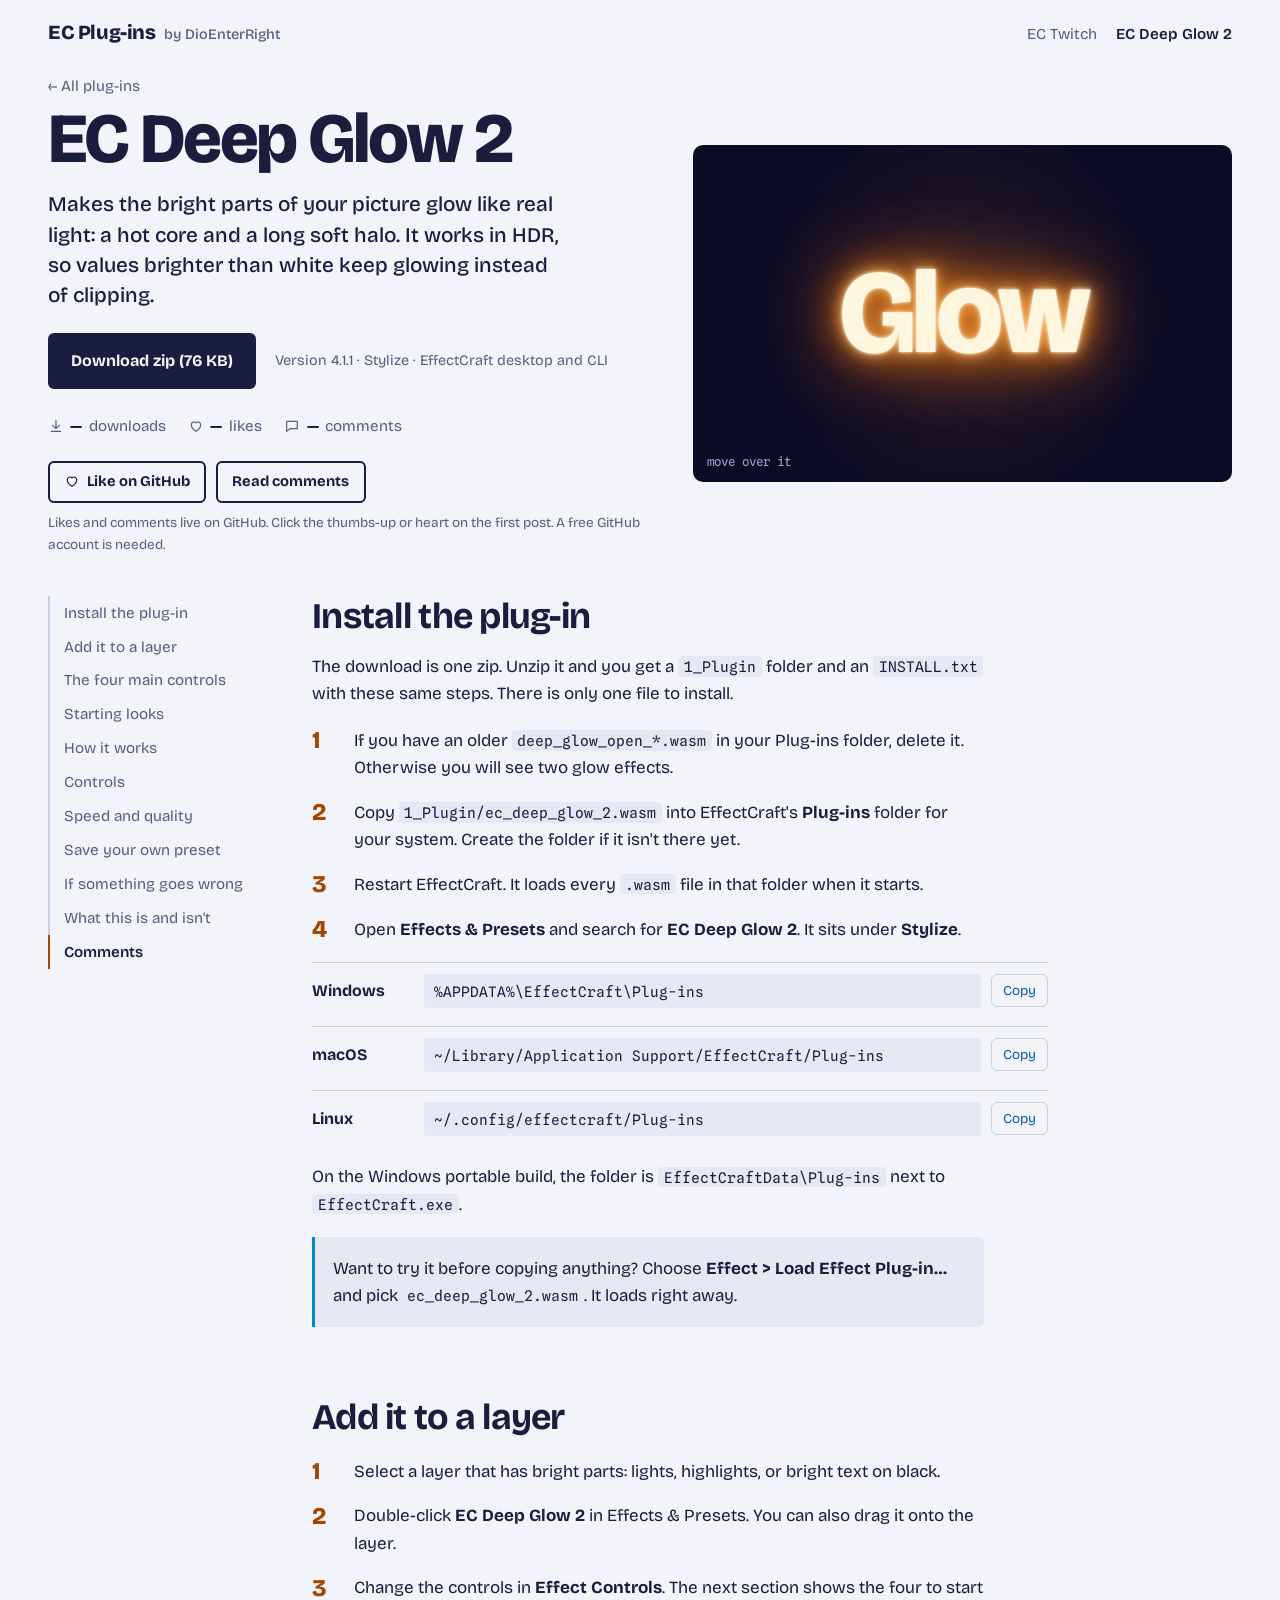
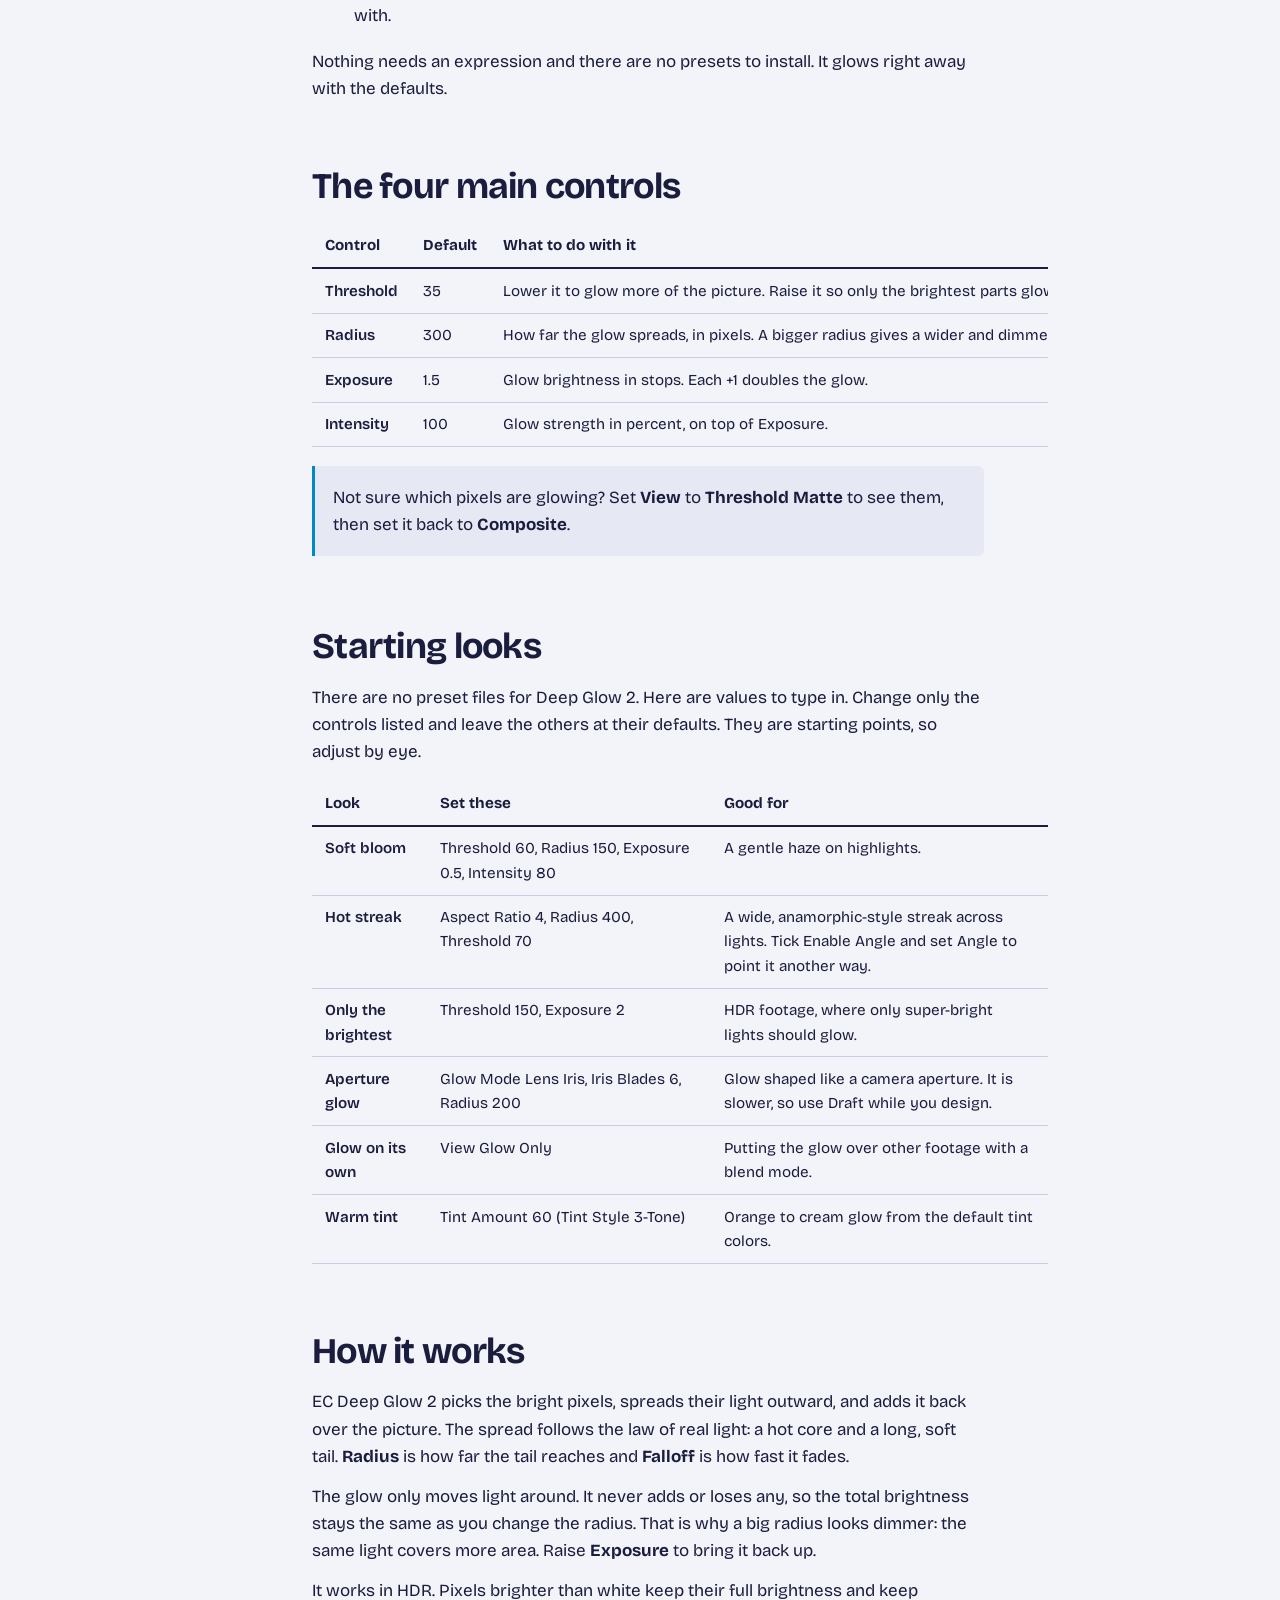
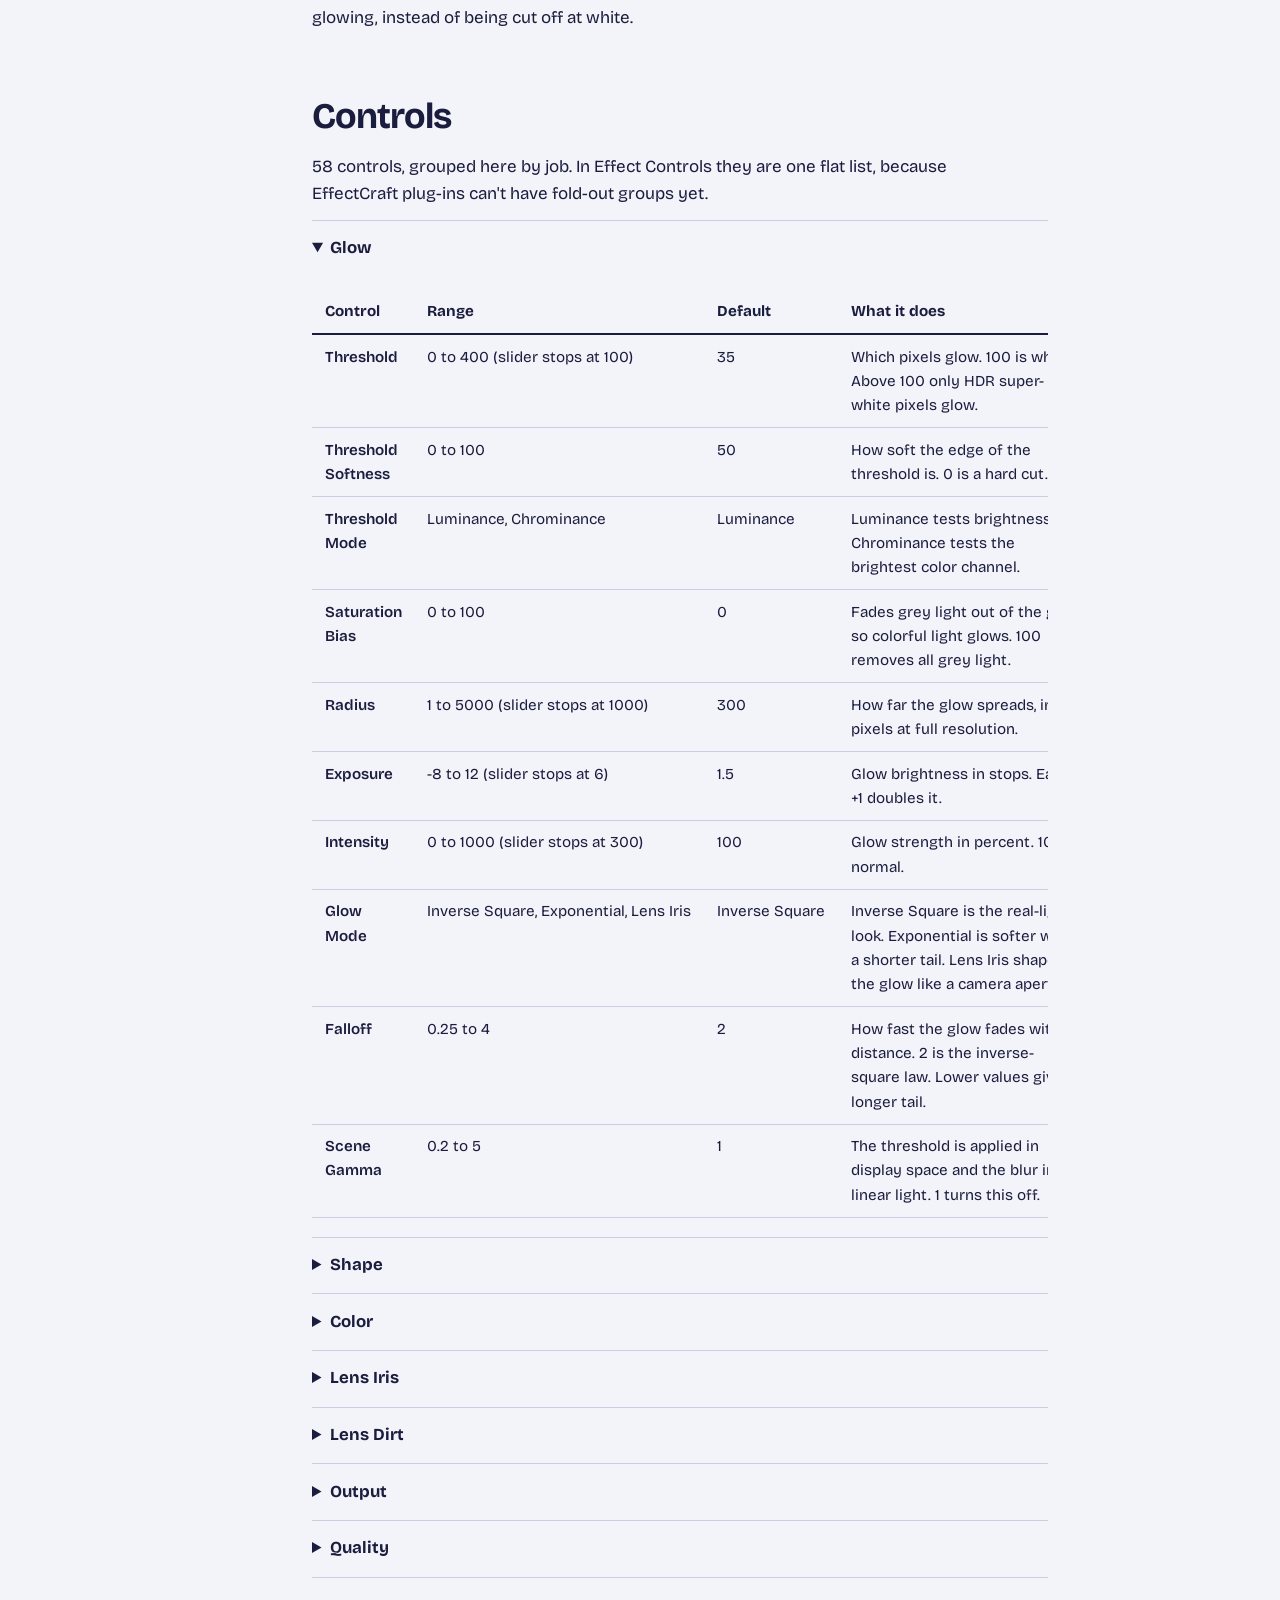
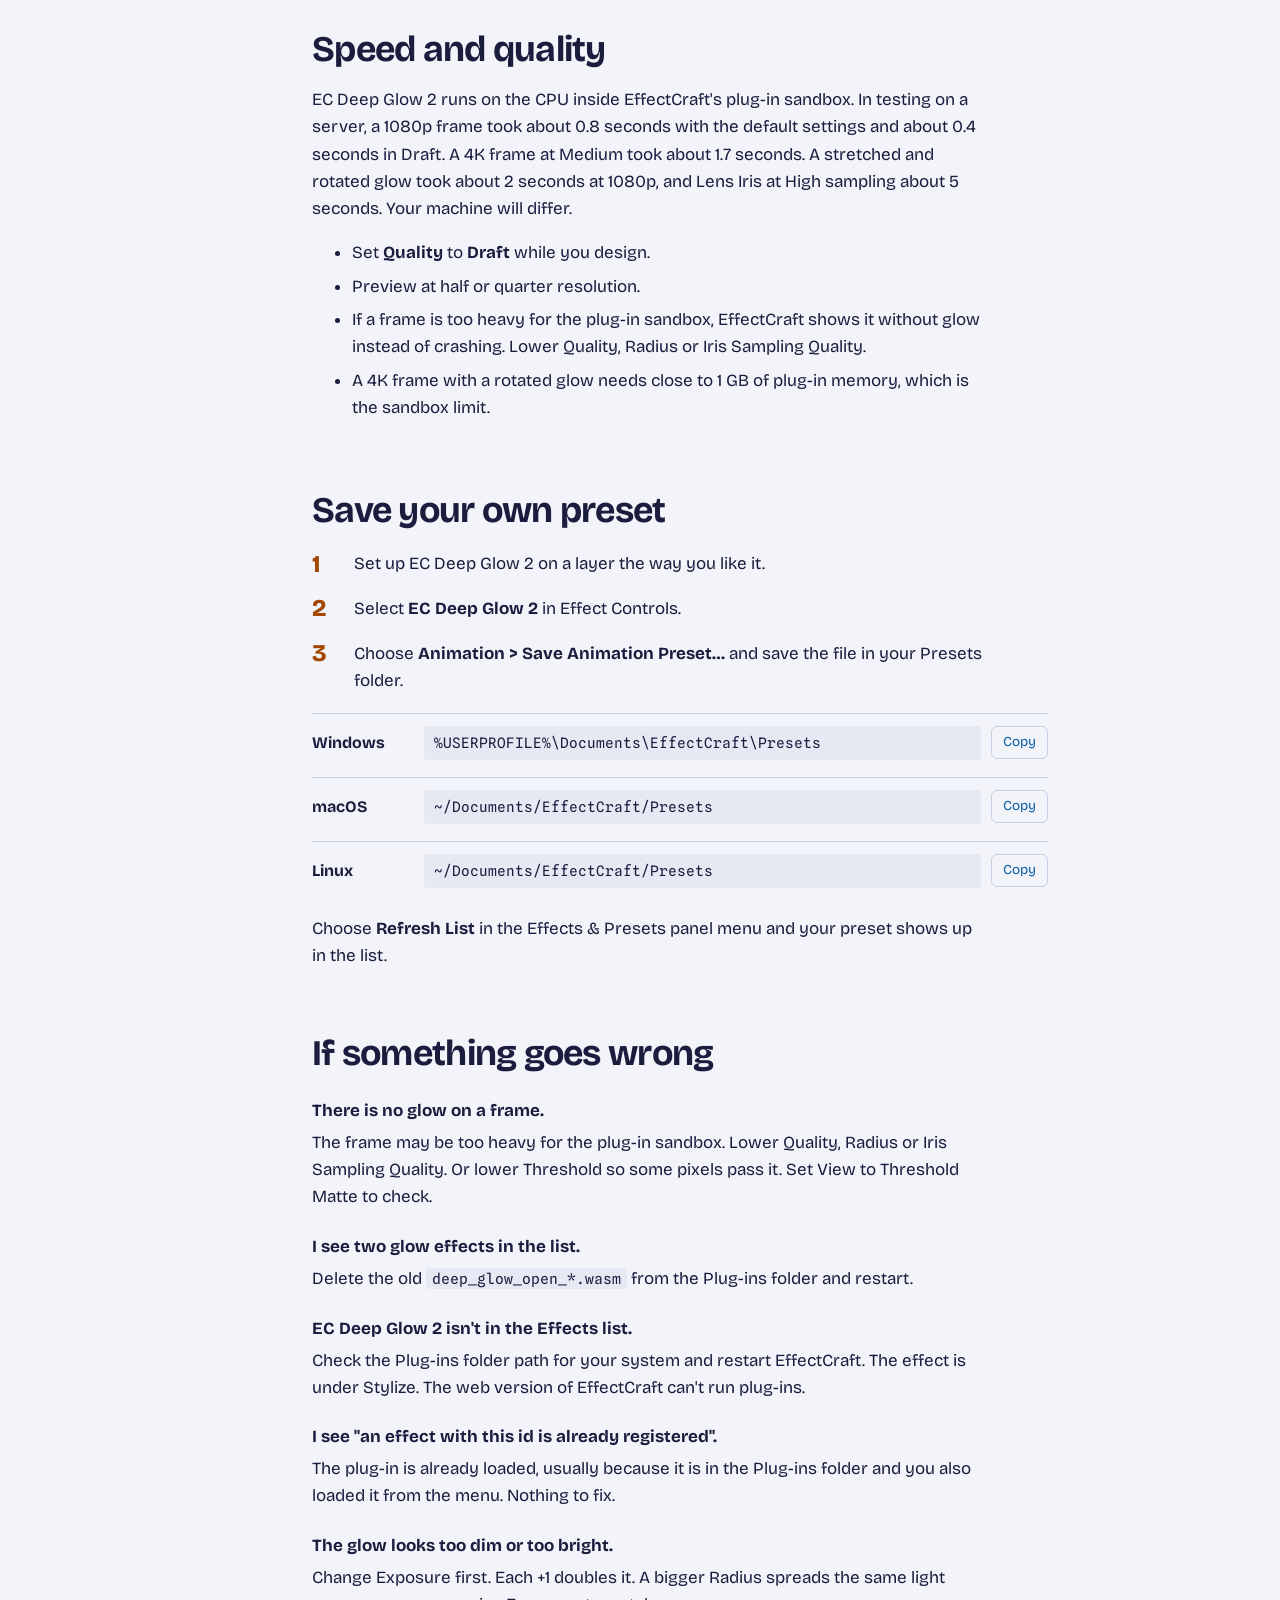
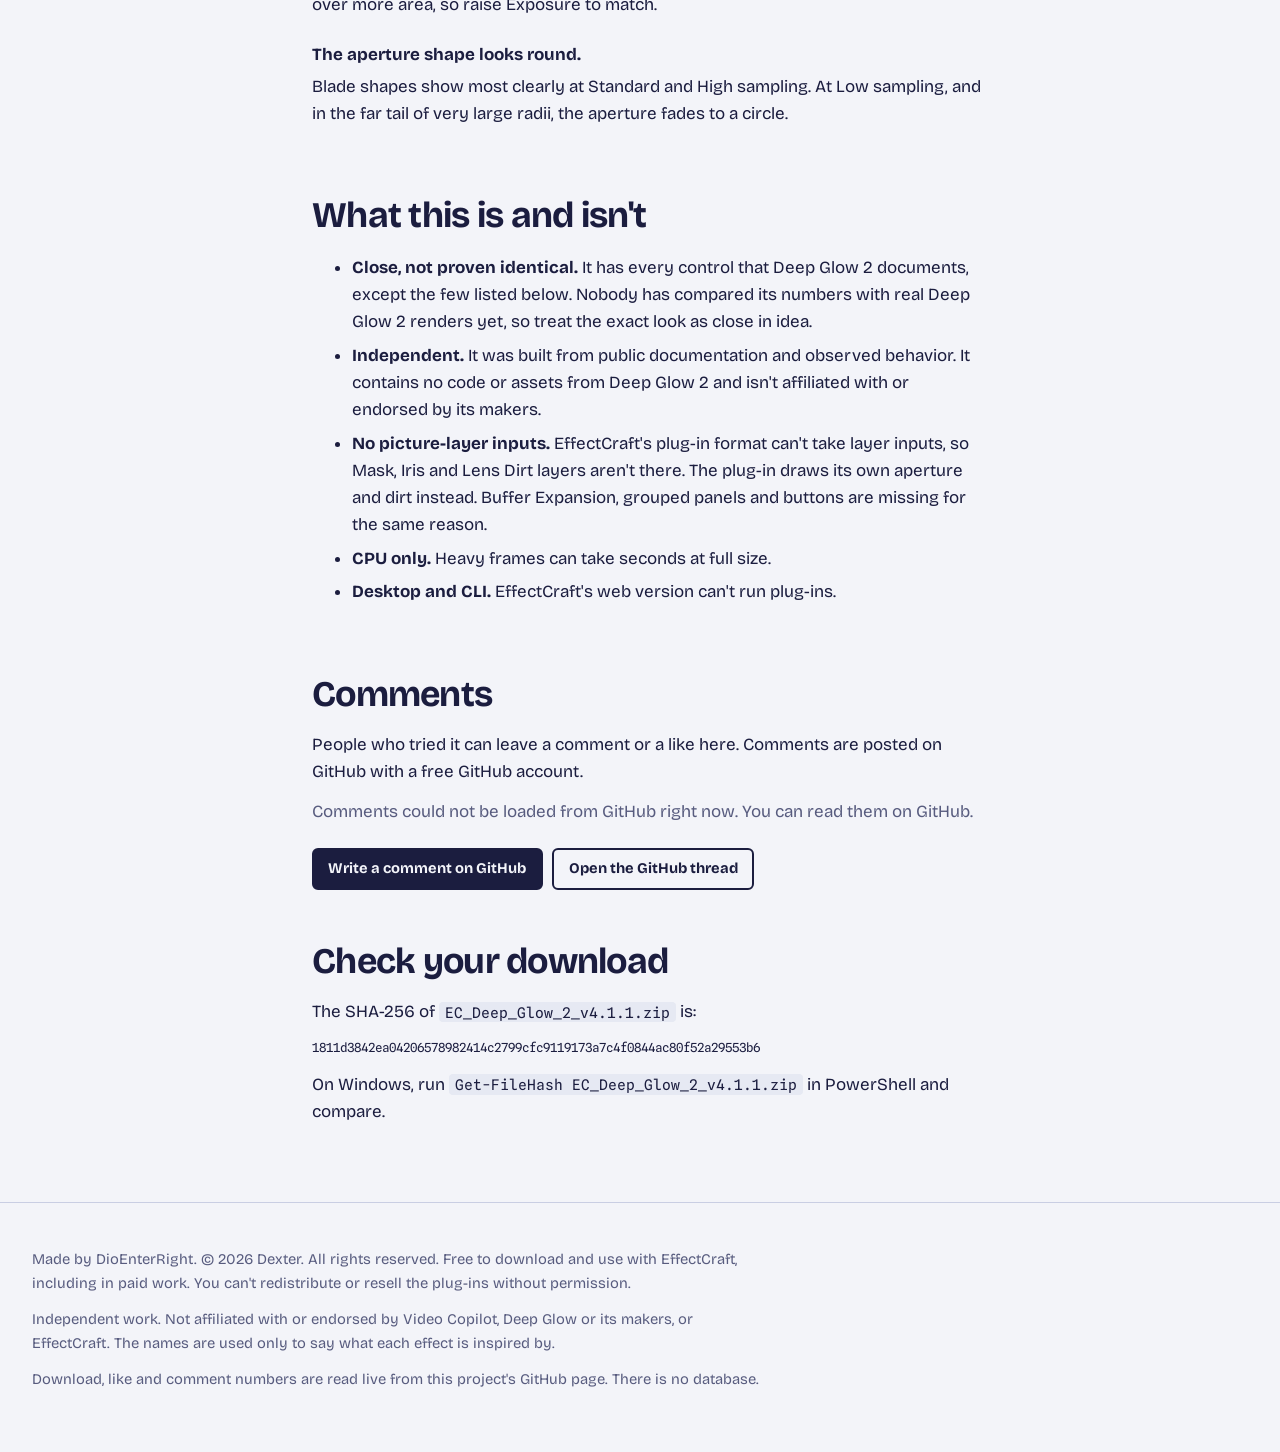
==== commit 31877b40: "Change author name" ====
--- a/deep-glow-2/index.html
+++ b/deep-glow-2/index.html
@@ -15,7 +15,7 @@
 <body data-accent="dg">
 <a class="skip" href="#main">Skip to the content</a>
 <header class="bar">
-  <a class="brand" href="../">EC Plug-ins<small>by Dexter</small></a>
+  <a class="brand" href="../">EC Plug-ins<small>by DioEnterRight</small></a>
   <nav aria-label="Plug-ins"><a href="../twitch/">EC Twitch</a><a href="../deep-glow-2/" aria-current="page">EC Deep Glow 2</a></nav>
 </header>
 <div style="display:contents">
@@ -242,7 +242,7 @@
 </div>
 <footer>
   <div class="in">
-    <p>Made by Dexter. © 2026 Dexter. All rights reserved. Free to download and use with EffectCraft, including in paid work. You can't redistribute or resell the plug-ins without permission.</p>
+    <p>Made by DioEnterRight. © 2026 Dexter. All rights reserved. Free to download and use with EffectCraft, including in paid work. You can't redistribute or resell the plug-ins without permission.</p>
     <p>Independent work. Not affiliated with or endorsed by Video Copilot, Deep Glow or its makers, or EffectCraft. The names are used only to say what each effect is inspired by.</p>
     <p>Download, like and comment numbers are read live from this project's GitHub page. There is no database.</p>
   </div>
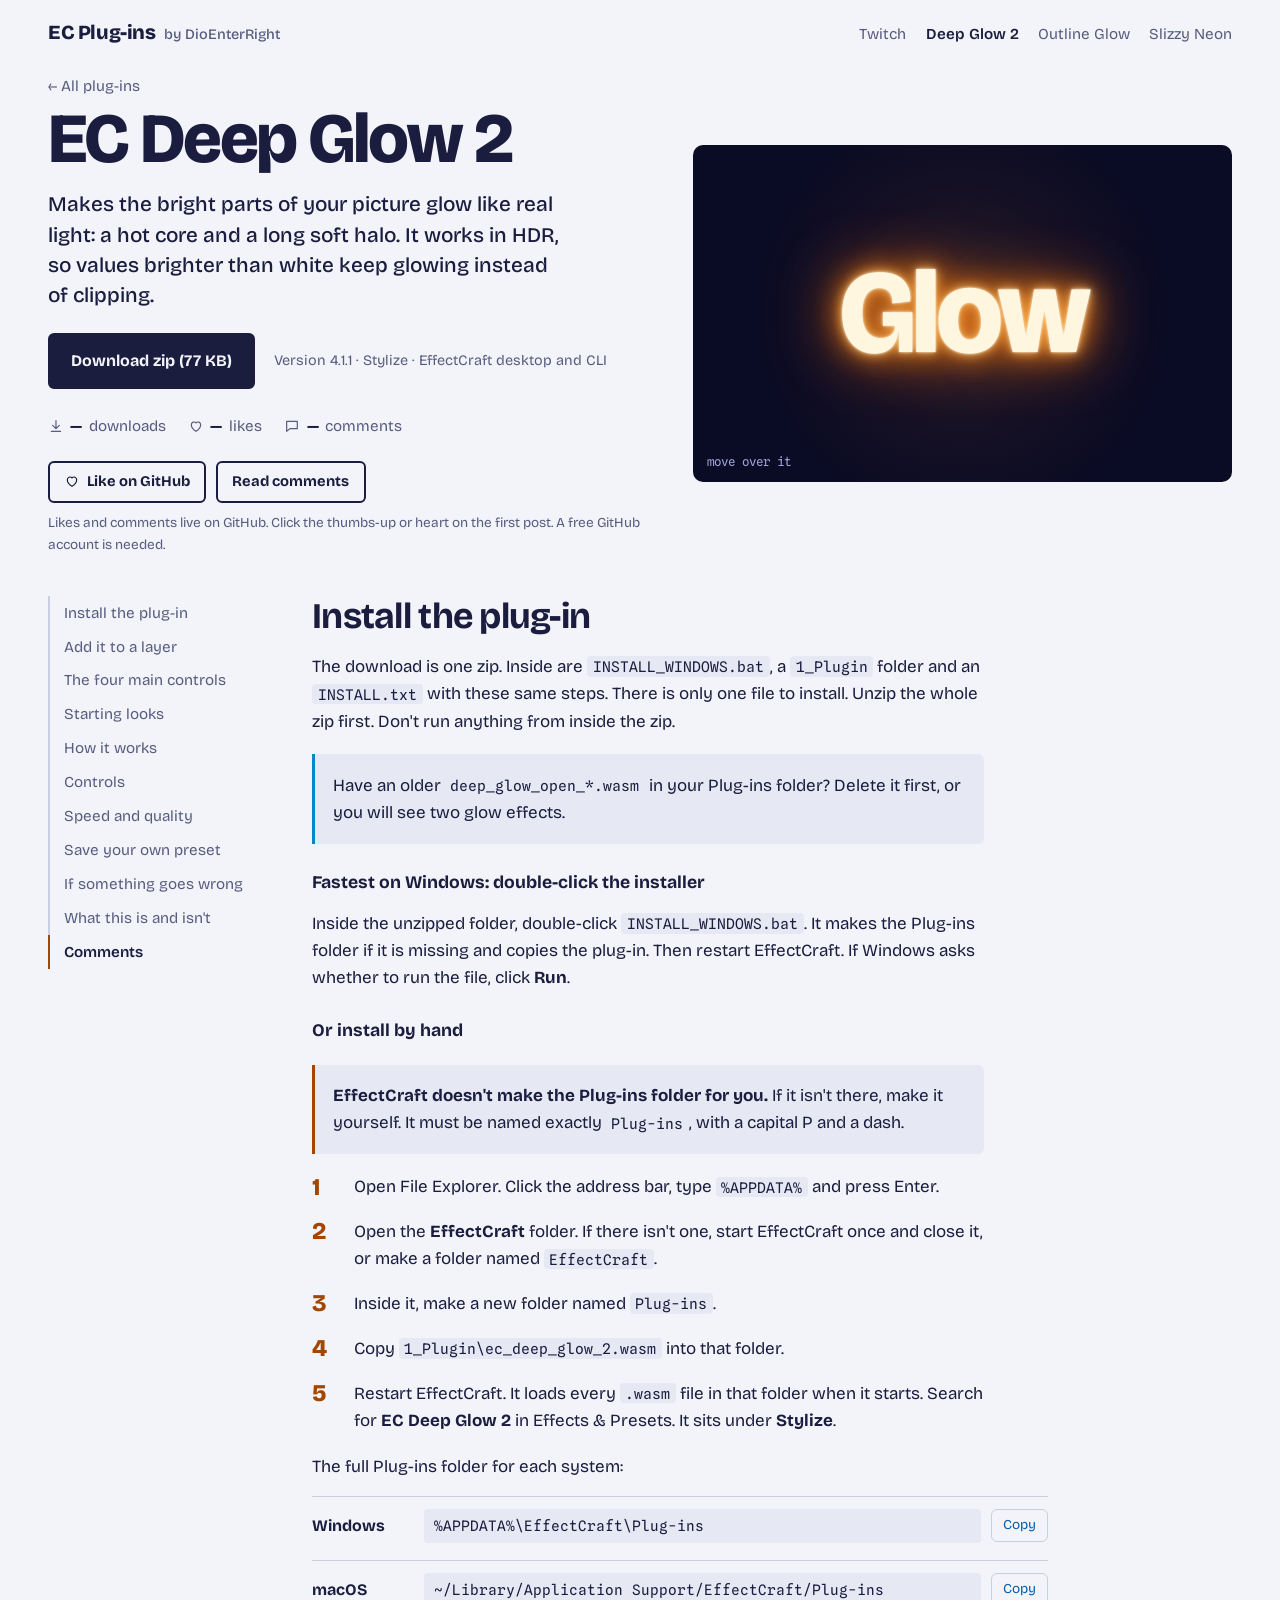
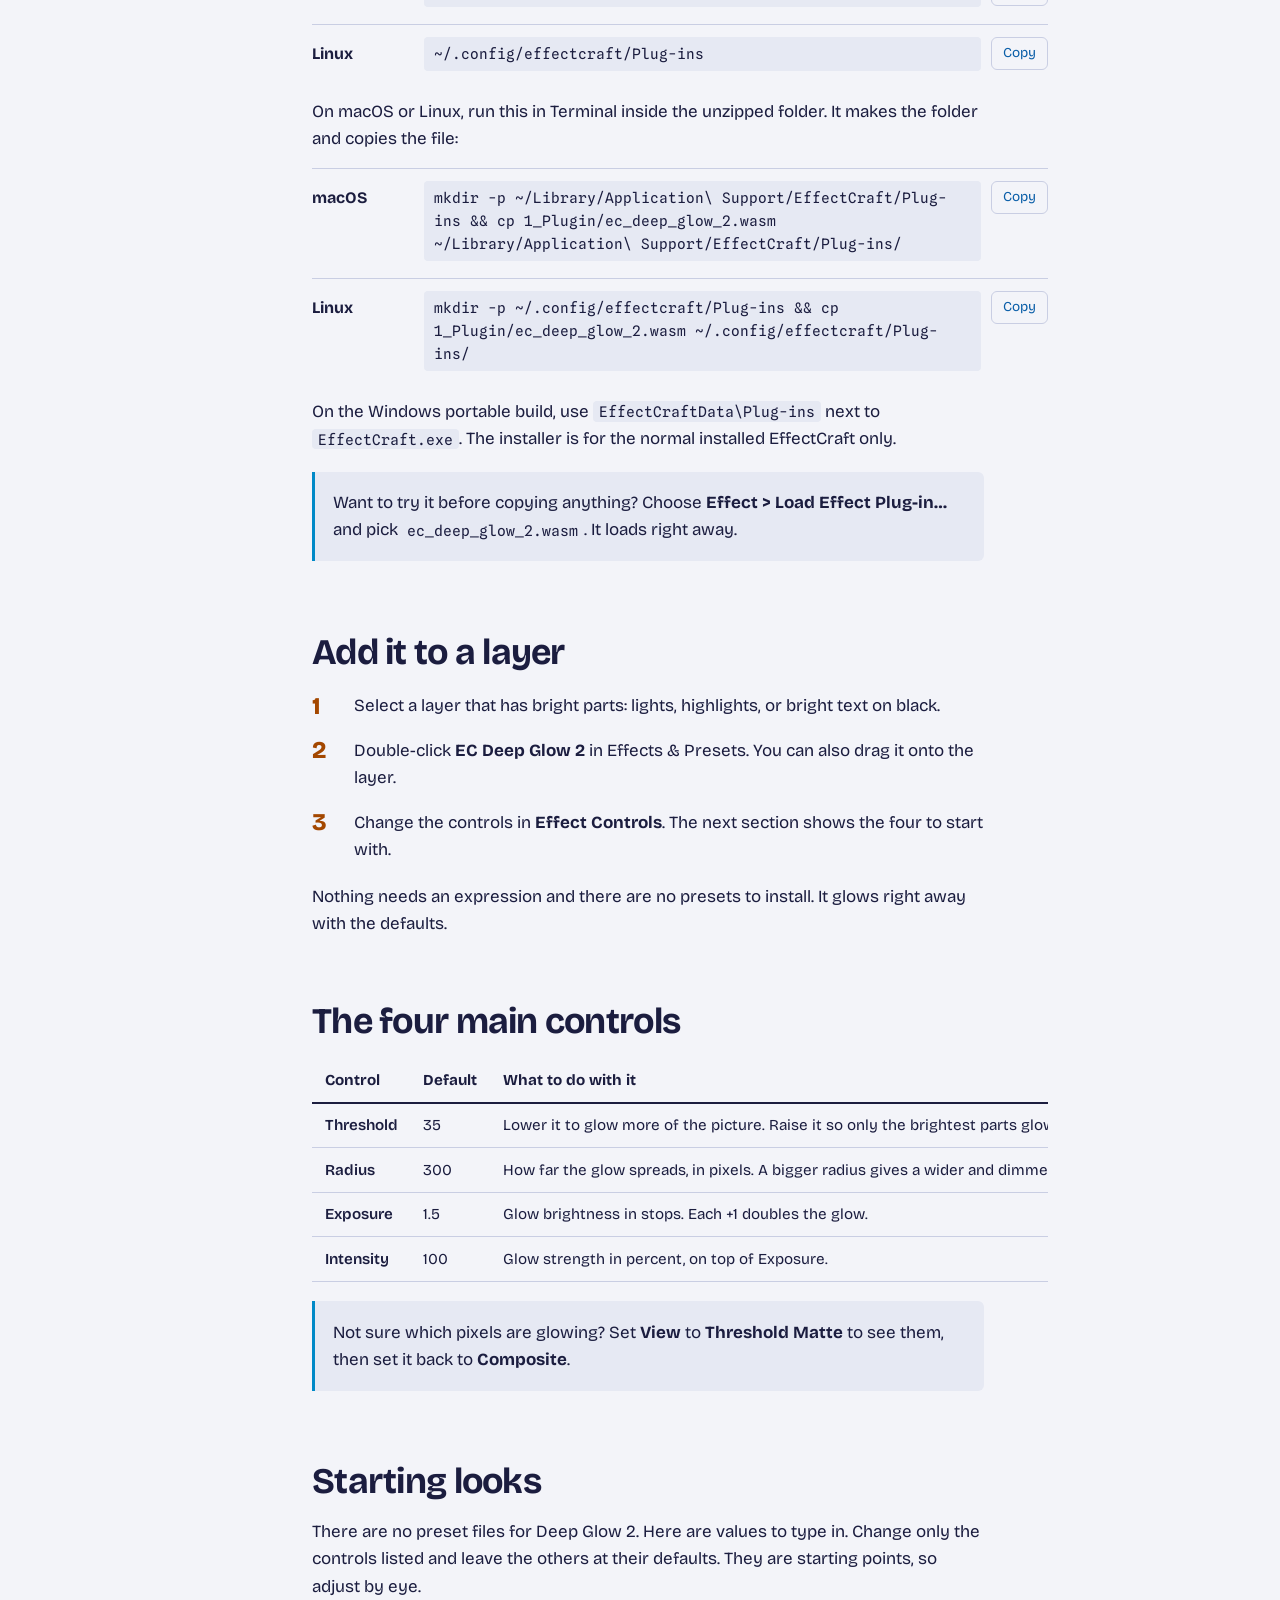
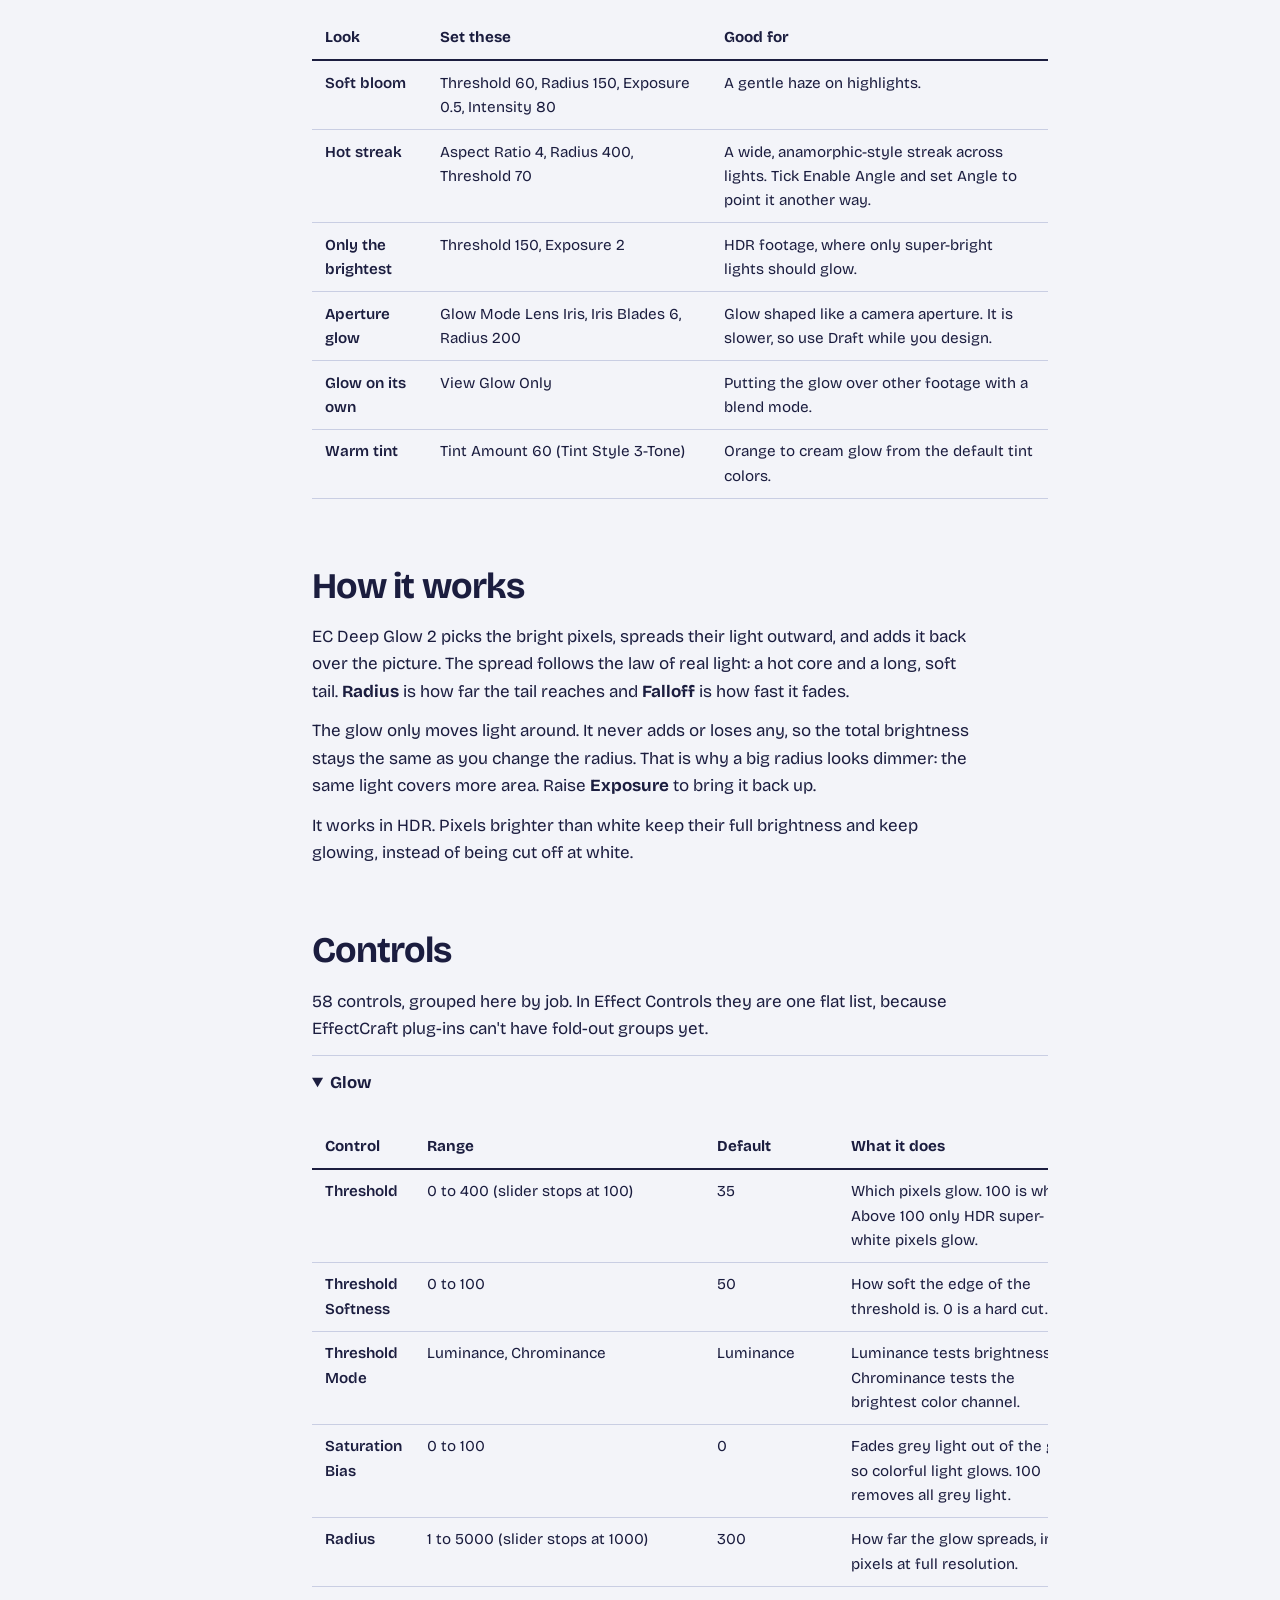
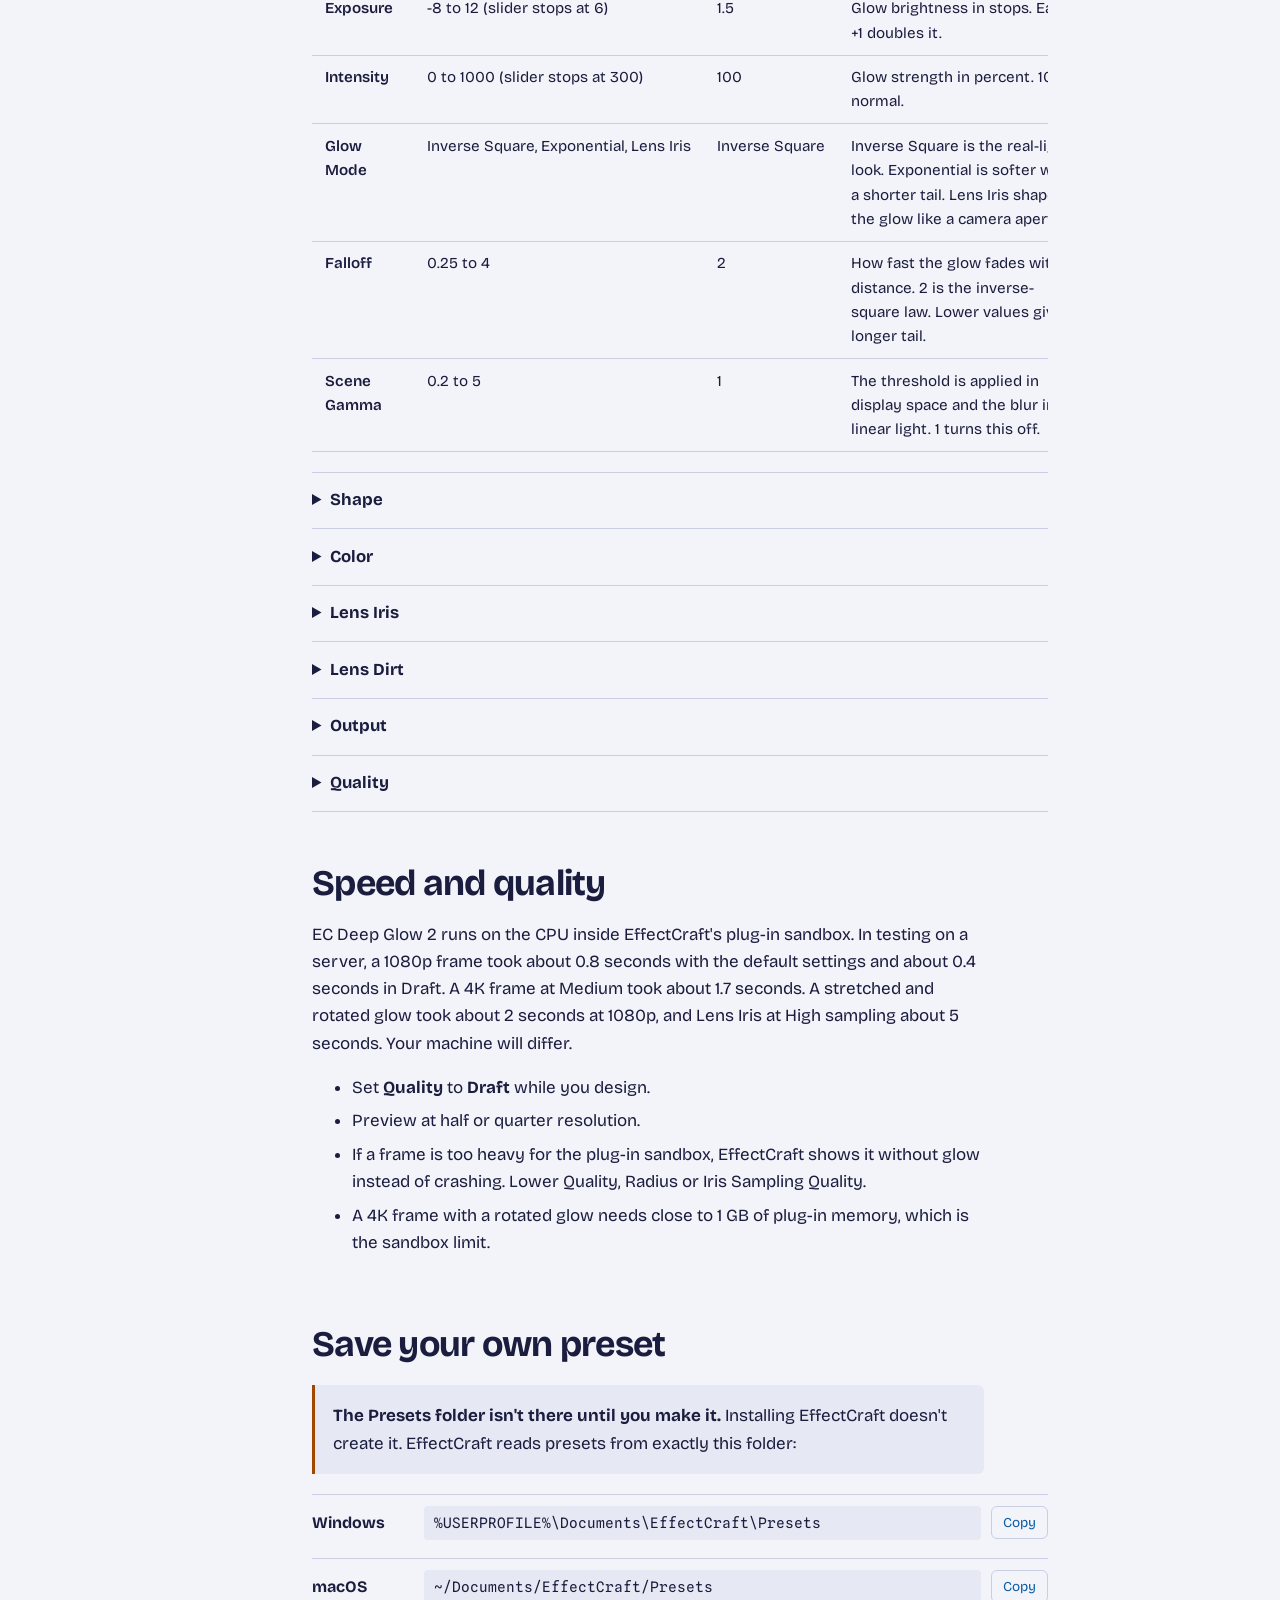
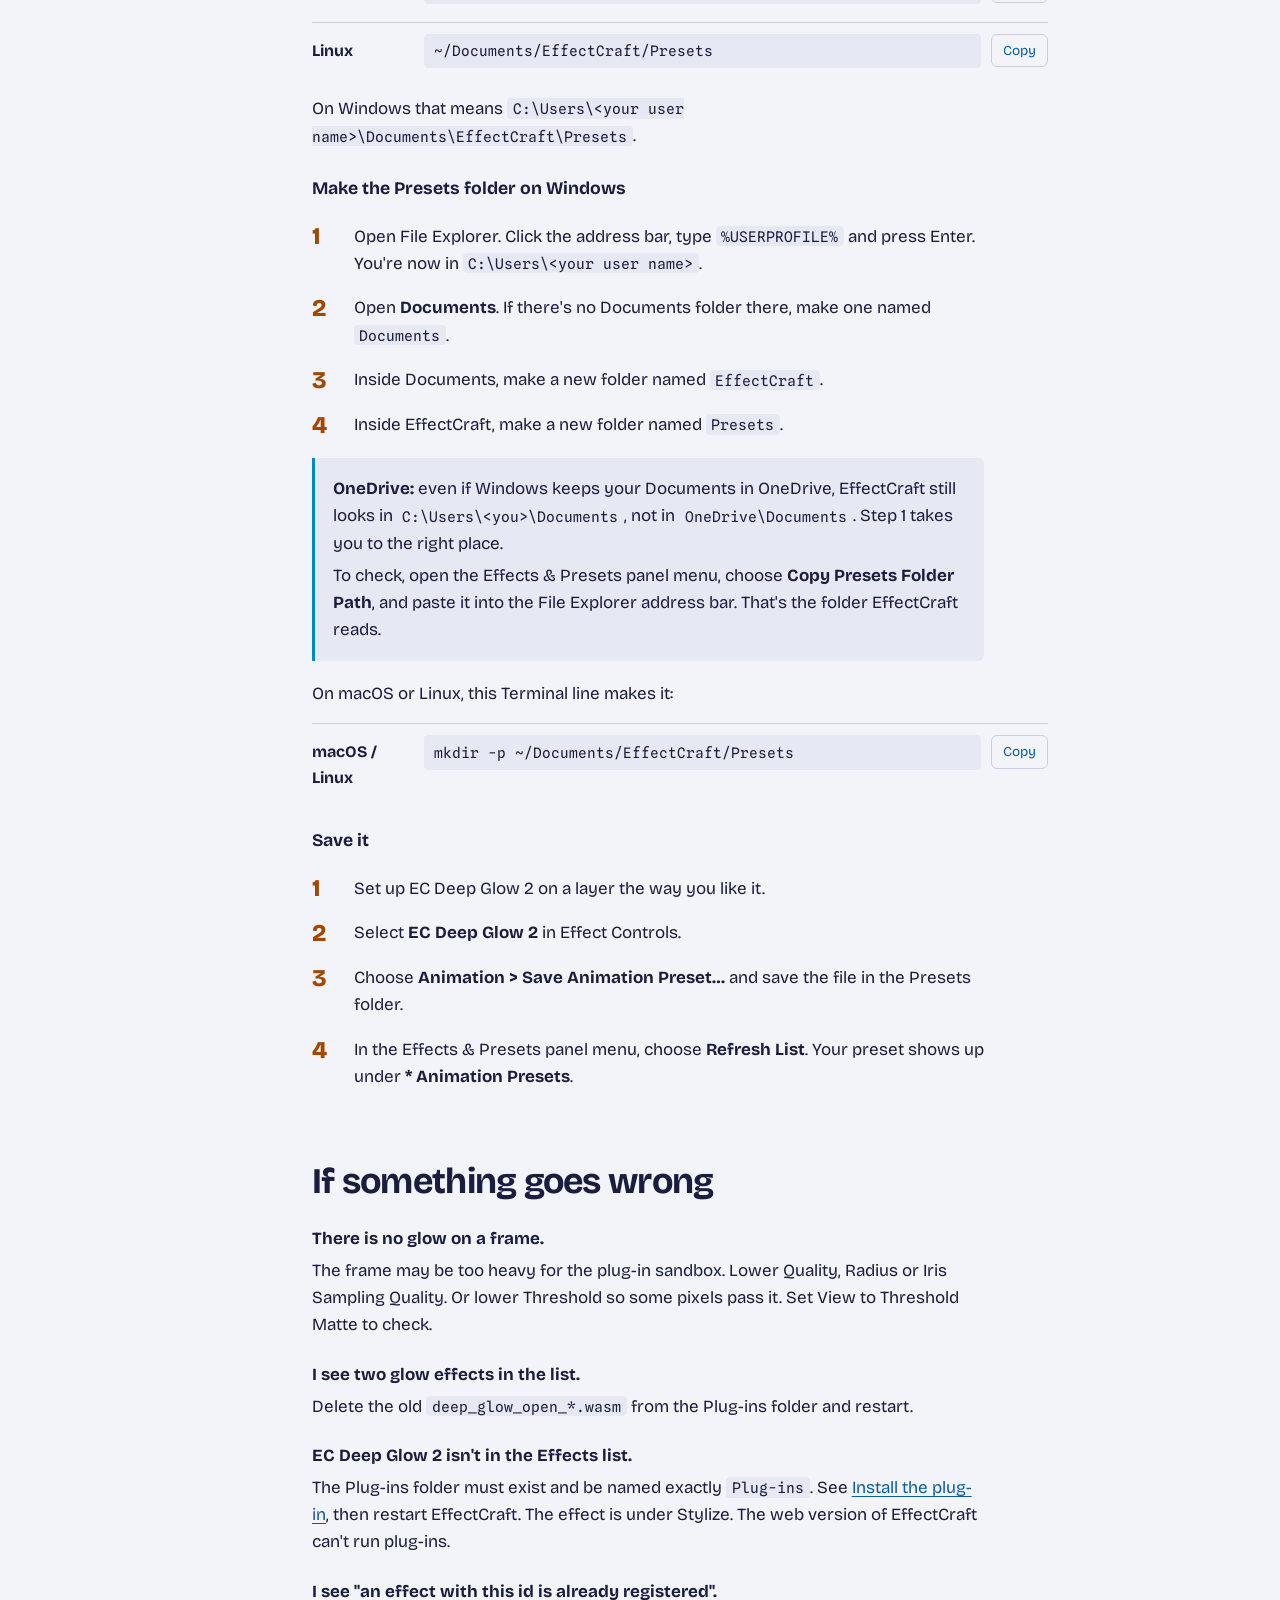
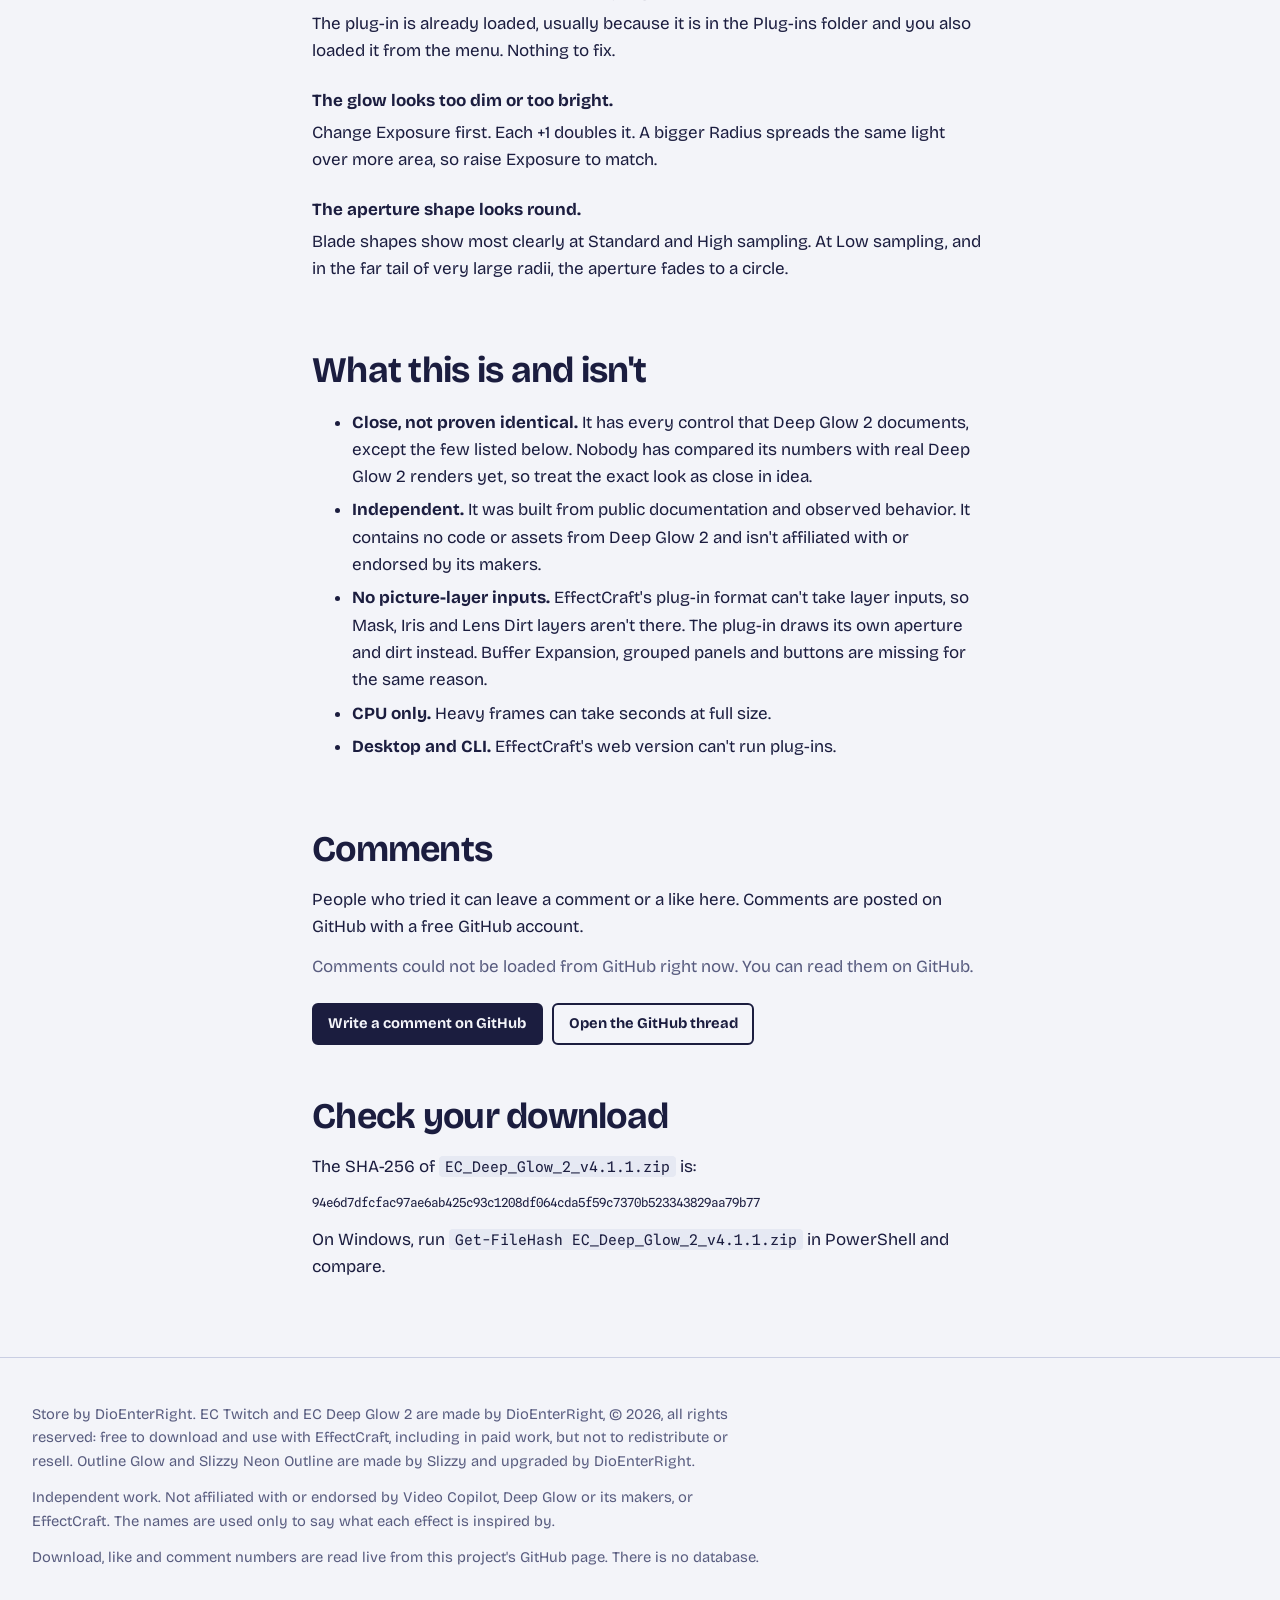
==== commit dc9e895d: "Store v4" ====
--- a/deep-glow-2/index.html
+++ b/deep-glow-2/index.html
@@ -16,7 +16,7 @@
 <a class="skip" href="#main">Skip to the content</a>
 <header class="bar">
   <a class="brand" href="../">EC Plug-ins<small>by DioEnterRight</small></a>
-  <nav aria-label="Plug-ins"><a href="../twitch/">EC Twitch</a><a href="../deep-glow-2/" aria-current="page">EC Deep Glow 2</a></nav>
+  <nav aria-label="Plug-ins"><a href="../twitch/">Twitch</a><a href="../deep-glow-2/" aria-current="page">Deep Glow 2</a><a href="../outline-glow/">Outline Glow</a><a href="../slizzy-neon/">Slizzy Neon</a></nav>
 </header>
 <div style="display:contents">
 <header class="head">
@@ -25,7 +25,7 @@
     <h1>EC Deep Glow 2</h1>
     <p class="pitch">Makes the bright parts of your picture glow like real light: a hot core and a long soft halo. It works in HDR, so values brighter than white keep glowing instead of clipping.</p>
     <div class="buy">
-      <a class="btn" data-dl="deep-glow-2" href="../downloads/EC_Deep_Glow_2_v4.1.1.zip" download>Download zip (76 KB)</a>
+      <a class="btn" data-dl="deep-glow-2" href="../downloads/EC_Deep_Glow_2_v4.1.1.zip" download>Download zip (77 KB)</a>
       <span class="meta">Version 4.1.1 · Stylize · EffectCraft desktop and CLI</span>
     </div>
     <ul class="stats" aria-label="EC Deep Glow 2 numbers from GitHub"><li><svg viewBox="0 0 24 24" aria-hidden="true"><path d="M12 4v11M7 11l5 5 5-5M5 20h14"/></svg><b data-stat="downloads" data-product="deep-glow-2">—</b> downloads</li><li><svg viewBox="0 0 24 24" aria-hidden="true"><path d="M12 20s-7-4.4-7-10a4 4 0 0 1 7-2.6A4 4 0 0 1 19 10c0 5.6-7 10-7 10z"/></svg><b data-stat="likes" data-product="deep-glow-2">—</b> likes</li><li><svg viewBox="0 0 24 24" aria-hidden="true"><path d="M4 5h16v11H9l-5 4z"/></svg><b data-stat="comments" data-product="deep-glow-2">—</b> comments</li></ul>
@@ -46,15 +46,24 @@
 
 <section id="install">
   <h2>Install the plug-in</h2>
-  <p>The download is one zip. Unzip it and you get a <code>1_Plugin</code> folder and an <code>INSTALL.txt</code> with these same steps. There is only one file to install.</p>
-  <ol class="steps">
-    <li>If you have an older <code>deep_glow_open_*.wasm</code> in your Plug-ins folder, delete it. Otherwise you will see two glow effects.</li>
-    <li>Copy <code>1_Plugin/ec_deep_glow_2.wasm</code> into EffectCraft's <strong>Plug-ins</strong> folder for your system. Create the folder if it isn't there yet.</li>
-    <li>Restart EffectCraft. It loads every <code>.wasm</code> file in that folder when it starts.</li>
-    <li>Open <strong>Effects &amp; Presets</strong> and search for <strong>EC Deep Glow 2</strong>. It sits under <strong>Stylize</strong>.</li>
-  </ol>
+  <p>The download is one zip. Inside are <code>INSTALL_WINDOWS.bat</code>, a <code>1_Plugin</code> folder and an <code>INSTALL.txt</code> with these same steps. There is only one file to install. Unzip the whole zip first. Don't run anything from inside the zip.</p>
+  <div class="callout"><p>Have an older <code>deep_glow_open_*.wasm</code> in your Plug-ins folder? Delete it first, or you will see two glow effects.</p></div>
+  <h3>Fastest on Windows: double-click the installer</h3>
+  <p>Inside the unzipped folder, double-click <code>INSTALL_WINDOWS.bat</code>. It makes the Plug-ins folder if it is missing and copies the plug-in. Then restart EffectCraft. If Windows asks whether to run the file, click <strong>Run</strong>.</p>
+  <h3>Or install by hand</h3>
+  <div class="callout warn"><p><strong>EffectCraft doesn't make the Plug-ins folder for you.</strong> If it isn't there, make it yourself. It must be named exactly <code>Plug-ins</code>, with a capital P and a dash.</p></div>
+  <ol class="steps">
+    <li>Open File Explorer. Click the address bar, type <code>%APPDATA%</code> and press Enter.</li>
+    <li>Open the <strong>EffectCraft</strong> folder. If there isn't one, start EffectCraft once and close it, or make a folder named <code>EffectCraft</code>.</li>
+    <li>Inside it, make a new folder named <code>Plug-ins</code>.</li>
+    <li>Copy <code>1_Plugin\ec_deep_glow_2.wasm</code> into that folder.</li>
+    <li>Restart EffectCraft. It loads every <code>.wasm</code> file in that folder when it starts. Search for <strong>EC Deep Glow 2</strong> in Effects &amp; Presets. It sits under <strong>Stylize</strong>.</li>
+  </ol>
+  <p>The full Plug-ins folder for each system:</p>
   <div class="paths"><div class="os"><h3>Windows</h3><div class="pathrow"><code>%APPDATA%\EffectCraft\Plug-ins</code><button type="button" class="copy" data-copy="%APPDATA%\EffectCraft\Plug-ins" aria-label="Copy Windows path">Copy</button></div></div><div class="os"><h3>macOS</h3><div class="pathrow"><code>~/Library/Application Support/EffectCraft/Plug-ins</code><button type="button" class="copy" data-copy="~/Library/Application Support/EffectCraft/Plug-ins" aria-label="Copy macOS path">Copy</button></div></div><div class="os"><h3>Linux</h3><div class="pathrow"><code>~/.config/effectcraft/Plug-ins</code><button type="button" class="copy" data-copy="~/.config/effectcraft/Plug-ins" aria-label="Copy Linux path">Copy</button></div></div></div>
-  <p>On the Windows portable build, the folder is <code>EffectCraftData\Plug-ins</code> next to <code>EffectCraft.exe</code>.</p>
+  <p>On macOS or Linux, run this in Terminal inside the unzipped folder. It makes the folder and copies the file:</p>
+  <div class="paths"><div class="os"><h3>macOS</h3><div class="pathrow"><code>mkdir -p ~/Library/Application\ Support/EffectCraft/Plug-ins &amp;&amp; cp 1_Plugin/ec_deep_glow_2.wasm ~/Library/Application\ Support/EffectCraft/Plug-ins/</code><button type="button" class="copy" data-copy="mkdir -p ~/Library/Application\ Support/EffectCraft/Plug-ins &amp;&amp; cp 1_Plugin/ec_deep_glow_2.wasm ~/Library/Application\ Support/EffectCraft/Plug-ins/" aria-label="Copy the macOS command">Copy</button></div></div><div class="os"><h3>Linux</h3><div class="pathrow"><code>mkdir -p ~/.config/effectcraft/Plug-ins &amp;&amp; cp 1_Plugin/ec_deep_glow_2.wasm ~/.config/effectcraft/Plug-ins/</code><button type="button" class="copy" data-copy="mkdir -p ~/.config/effectcraft/Plug-ins &amp;&amp; cp 1_Plugin/ec_deep_glow_2.wasm ~/.config/effectcraft/Plug-ins/" aria-label="Copy the Linux command">Copy</button></div></div></div>
+  <p>On the Windows portable build, use <code>EffectCraftData\Plug-ins</code> next to <code>EffectCraft.exe</code>. The installer is for the normal installed EffectCraft only.</p>
   <div class="callout"><p>Want to try it before copying anything? Choose <strong>Effect &gt; Load Effect Plug-in…</strong> and pick <code>ec_deep_glow_2.wasm</code>. It loads right away.</p></div>
 </section>
 
@@ -181,13 +190,26 @@
 
 <section id="own">
   <h2>Save your own preset</h2>
+  <div class="callout warn"><p><strong>The Presets folder isn't there until you make it.</strong> Installing EffectCraft doesn't create it. EffectCraft reads presets from exactly this folder:</p></div>
+  <div class="paths"><div class="os"><h3>Windows</h3><div class="pathrow"><code>%USERPROFILE%\Documents\EffectCraft\Presets</code><button type="button" class="copy" data-copy="%USERPROFILE%\Documents\EffectCraft\Presets" aria-label="Copy Windows path">Copy</button></div></div><div class="os"><h3>macOS</h3><div class="pathrow"><code>~/Documents/EffectCraft/Presets</code><button type="button" class="copy" data-copy="~/Documents/EffectCraft/Presets" aria-label="Copy macOS path">Copy</button></div></div><div class="os"><h3>Linux</h3><div class="pathrow"><code>~/Documents/EffectCraft/Presets</code><button type="button" class="copy" data-copy="~/Documents/EffectCraft/Presets" aria-label="Copy Linux path">Copy</button></div></div></div>
+  <p>On Windows that means <code>C:\Users\&lt;your user name&gt;\Documents\EffectCraft\Presets</code>.</p>
+  <h3>Make the Presets folder on Windows</h3>
+  <ol class="steps">
+    <li>Open File Explorer. Click the address bar, type <code>%USERPROFILE%</code> and press Enter. You're now in <code>C:\Users\&lt;your user name&gt;</code>.</li>
+    <li>Open <strong>Documents</strong>. If there's no Documents folder there, make one named <code>Documents</code>.</li>
+    <li>Inside Documents, make a new folder named <code>EffectCraft</code>.</li>
+    <li>Inside EffectCraft, make a new folder named <code>Presets</code>.</li>
+  </ol>
+  <div class="callout"><p><strong>OneDrive:</strong> even if Windows keeps your Documents in OneDrive, EffectCraft still looks in <code>C:\Users\&lt;you&gt;\Documents</code>, not in <code>OneDrive\Documents</code>. Step 1 takes you to the right place.</p><p>To check, open the Effects &amp; Presets panel menu, choose <strong>Copy Presets Folder Path</strong>, and paste it into the File Explorer address bar. That's the folder EffectCraft reads.</p></div>
+  <p>On macOS or Linux, this Terminal line makes it:</p>
+  <div class="paths"><div class="os"><h3>macOS / Linux</h3><div class="pathrow"><code>mkdir -p ~/Documents/EffectCraft/Presets</code><button type="button" class="copy" data-copy="mkdir -p ~/Documents/EffectCraft/Presets" aria-label="Copy the macOS / Linux command">Copy</button></div></div></div>
+  <h3>Save it</h3>
   <ol class="steps">
     <li>Set up EC Deep Glow 2 on a layer the way you like it.</li>
     <li>Select <strong>EC Deep Glow 2</strong> in Effect Controls.</li>
-    <li>Choose <strong>Animation &gt; Save Animation Preset…</strong> and save the file in your Presets folder.</li>
-  </ol>
-  <div class="paths"><div class="os"><h3>Windows</h3><div class="pathrow"><code>%USERPROFILE%\Documents\EffectCraft\Presets</code><button type="button" class="copy" data-copy="%USERPROFILE%\Documents\EffectCraft\Presets" aria-label="Copy Windows path">Copy</button></div></div><div class="os"><h3>macOS</h3><div class="pathrow"><code>~/Documents/EffectCraft/Presets</code><button type="button" class="copy" data-copy="~/Documents/EffectCraft/Presets" aria-label="Copy macOS path">Copy</button></div></div><div class="os"><h3>Linux</h3><div class="pathrow"><code>~/Documents/EffectCraft/Presets</code><button type="button" class="copy" data-copy="~/Documents/EffectCraft/Presets" aria-label="Copy Linux path">Copy</button></div></div></div>
-  <p>Choose <strong>Refresh List</strong> in the Effects &amp; Presets panel menu and your preset shows up in the list.</p>
+    <li>Choose <strong>Animation &gt; Save Animation Preset…</strong> and save the file in the Presets folder.</li>
+    <li>In the Effects &amp; Presets panel menu, choose <strong>Refresh List</strong>. Your preset shows up under <strong>* Animation Presets</strong>.</li>
+  </ol>
 </section>
 
 <section id="trouble">
@@ -198,7 +220,7 @@
     <dt>I see two glow effects in the list.</dt>
     <dd>Delete the old <code>deep_glow_open_*.wasm</code> from the Plug-ins folder and restart.</dd>
     <dt>EC Deep Glow 2 isn't in the Effects list.</dt>
-    <dd>Check the Plug-ins folder path for your system and restart EffectCraft. The effect is under Stylize. The web version of EffectCraft can't run plug-ins.</dd>
+    <dd>The Plug-ins folder must exist and be named exactly <code>Plug-ins</code>. See <a href="#install">Install the plug-in</a>, then restart EffectCraft. The effect is under Stylize. The web version of EffectCraft can't run plug-ins.</dd>
     <dt>I see "an effect with this id is already registered".</dt>
     <dd>The plug-in is already loaded, usually because it is in the Plug-ins folder and you also loaded it from the menu. Nothing to fix.</dd>
     <dt>The glow looks too dim or too bright.</dt>
@@ -233,7 +255,7 @@
 <section id="verify">
   <h2>Check your download</h2>
   <p>The SHA-256 of <code>EC_Deep_Glow_2_v4.1.1.zip</code> is:</p>
-  <p class="sha">1811d3842ea04206578982414c2799cfc9119173a7c4f0844ac80f52a29553b6</p>
+  <p class="sha">94e6d7dfcfac97ae6ab425c93c1208df064cda5f59c7370b523343829aa79b77</p>
   <p>On Windows, run <code>Get-FileHash EC_Deep_Glow_2_v4.1.1.zip</code> in PowerShell and compare.</p>
 </section>
 
@@ -242,7 +264,7 @@
 </div>
 <footer>
   <div class="in">
-    <p>Made by DioEnterRight. © 2026 Dexter. All rights reserved. Free to download and use with EffectCraft, including in paid work. You can't redistribute or resell the plug-ins without permission.</p>
+    <p>Store by DioEnterRight. EC Twitch and EC Deep Glow 2 are made by DioEnterRight, © 2026, all rights reserved: free to download and use with EffectCraft, including in paid work, but not to redistribute or resell. Outline Glow and Slizzy Neon Outline are made by Slizzy and upgraded by DioEnterRight.</p>
     <p>Independent work. Not affiliated with or endorsed by Video Copilot, Deep Glow or its makers, or EffectCraft. The names are used only to say what each effect is inspired by.</p>
     <p>Download, like and comment numbers are read live from this project's GitHub page. There is no database.</p>
   </div>
--- a/assets/store.css
+++ b/assets/store.css
@@ -13,6 +13,9 @@
 }
 [data-accent=twitch]{--acc:var(--mag)}
 [data-accent=dg]{--acc:var(--amb)}
+[data-accent=og]{--acc:var(--cyan)}
+[data-accent=sn]{--acc:#A23BFF}
+@media (prefers-color-scheme:dark){[data-accent=sn]{--acc:#C78BFF}}
 *{box-sizing:border-box}
 html{scroll-behavior:smooth;scroll-padding-top:4.5rem}
 @media (prefers-reduced-motion:reduce){html{scroll-behavior:auto}}
@@ -29,7 +32,7 @@
 .bar{max-width:76rem;margin:0 auto;padding:1rem 16px;display:flex;align-items:baseline;justify-content:space-between;gap:1rem;flex-wrap:wrap}
 .brand{font-weight:800;font-size:1.25rem;letter-spacing:-.02em;color:var(--ink);text-decoration:none}
 .brand small{font-weight:500;font-size:.9rem;color:var(--muted);letter-spacing:0;margin-left:.5rem}
-.bar nav{display:flex;gap:1.2rem;font-size:.95rem}
+.bar nav{display:flex;flex-wrap:wrap;gap:.3rem 1.2rem;font-size:.95rem}
 .bar nav a{color:var(--muted);text-decoration:none}
 .bar nav a:hover{color:var(--ink)}
 .bar nav a[aria-current=page]{color:var(--ink);font-weight:600}
@@ -64,6 +67,11 @@
 .stage.glow::before{content:"";position:absolute;inset:0;z-index:0;background:radial-gradient(circle at var(--px) var(--py),rgba(255,170,60,calc(.30 * var(--g))),rgba(255,120,30,calc(.10 * var(--g))) 38%,transparent 66%)}
 .stage.glow .word{color:#FFF6E0;text-shadow:0 0 calc(var(--g) * 6px) #fff,0 0 calc(var(--g) * 22px) #FFC060,0 0 calc(var(--g) * 60px) #FF8A1E,0 0 calc(var(--g) * 130px) #FF6A00}
 
+.stage svg.neon{position:relative;z-index:1;width:86%;height:auto;overflow:visible;--c:#08B8FF;--c2:#5A0DFF;--g:.85;--h:0deg;
+  filter:drop-shadow(0 0 calc(var(--g) * 3px) var(--c)) drop-shadow(0 0 calc(var(--g) * 12px) var(--c)) drop-shadow(0 0 calc(var(--g) * 30px) var(--c2)) hue-rotate(var(--h))}
+.stage svg.neon text{font-family:var(--sans);font-weight:800;font-size:168px;letter-spacing:-5px;fill:none;stroke:var(--c);stroke-width:4;stroke-linejoin:round}
+.stage.sn svg.neon{--c:#B04CFF;--c2:#FF0A7A}
+.stage.sn svg.neon text{stroke:url(#sn-grad);stroke-width:4.5}
 /* store home */
 .intro{max-width:76rem;margin:0 auto;padding:clamp(1.5rem,4vw,3.5rem) 16px 1.5rem}
 .intro h1{margin:0;font-weight:800;font-size:clamp(2.2rem,1.2rem + 4.5vw,4.6rem);line-height:1;letter-spacing:-.035em;max-width:14ch}
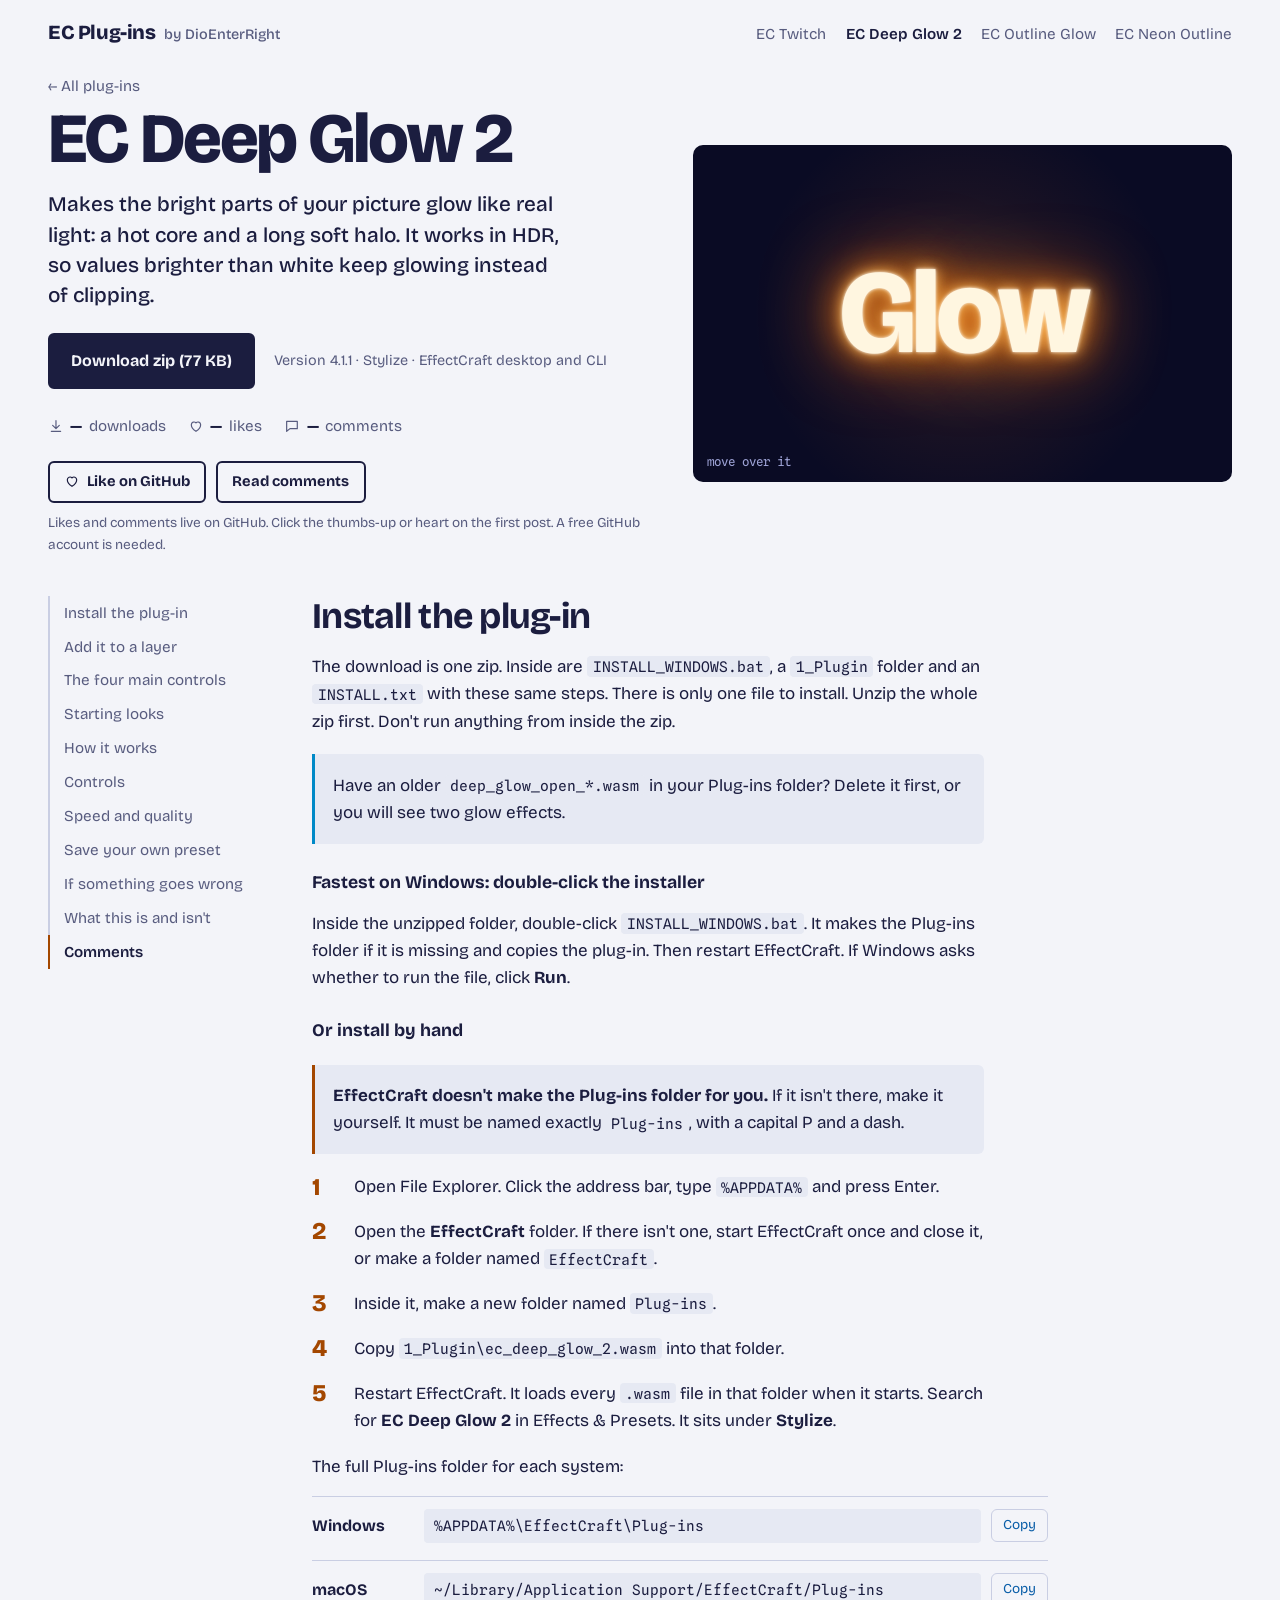
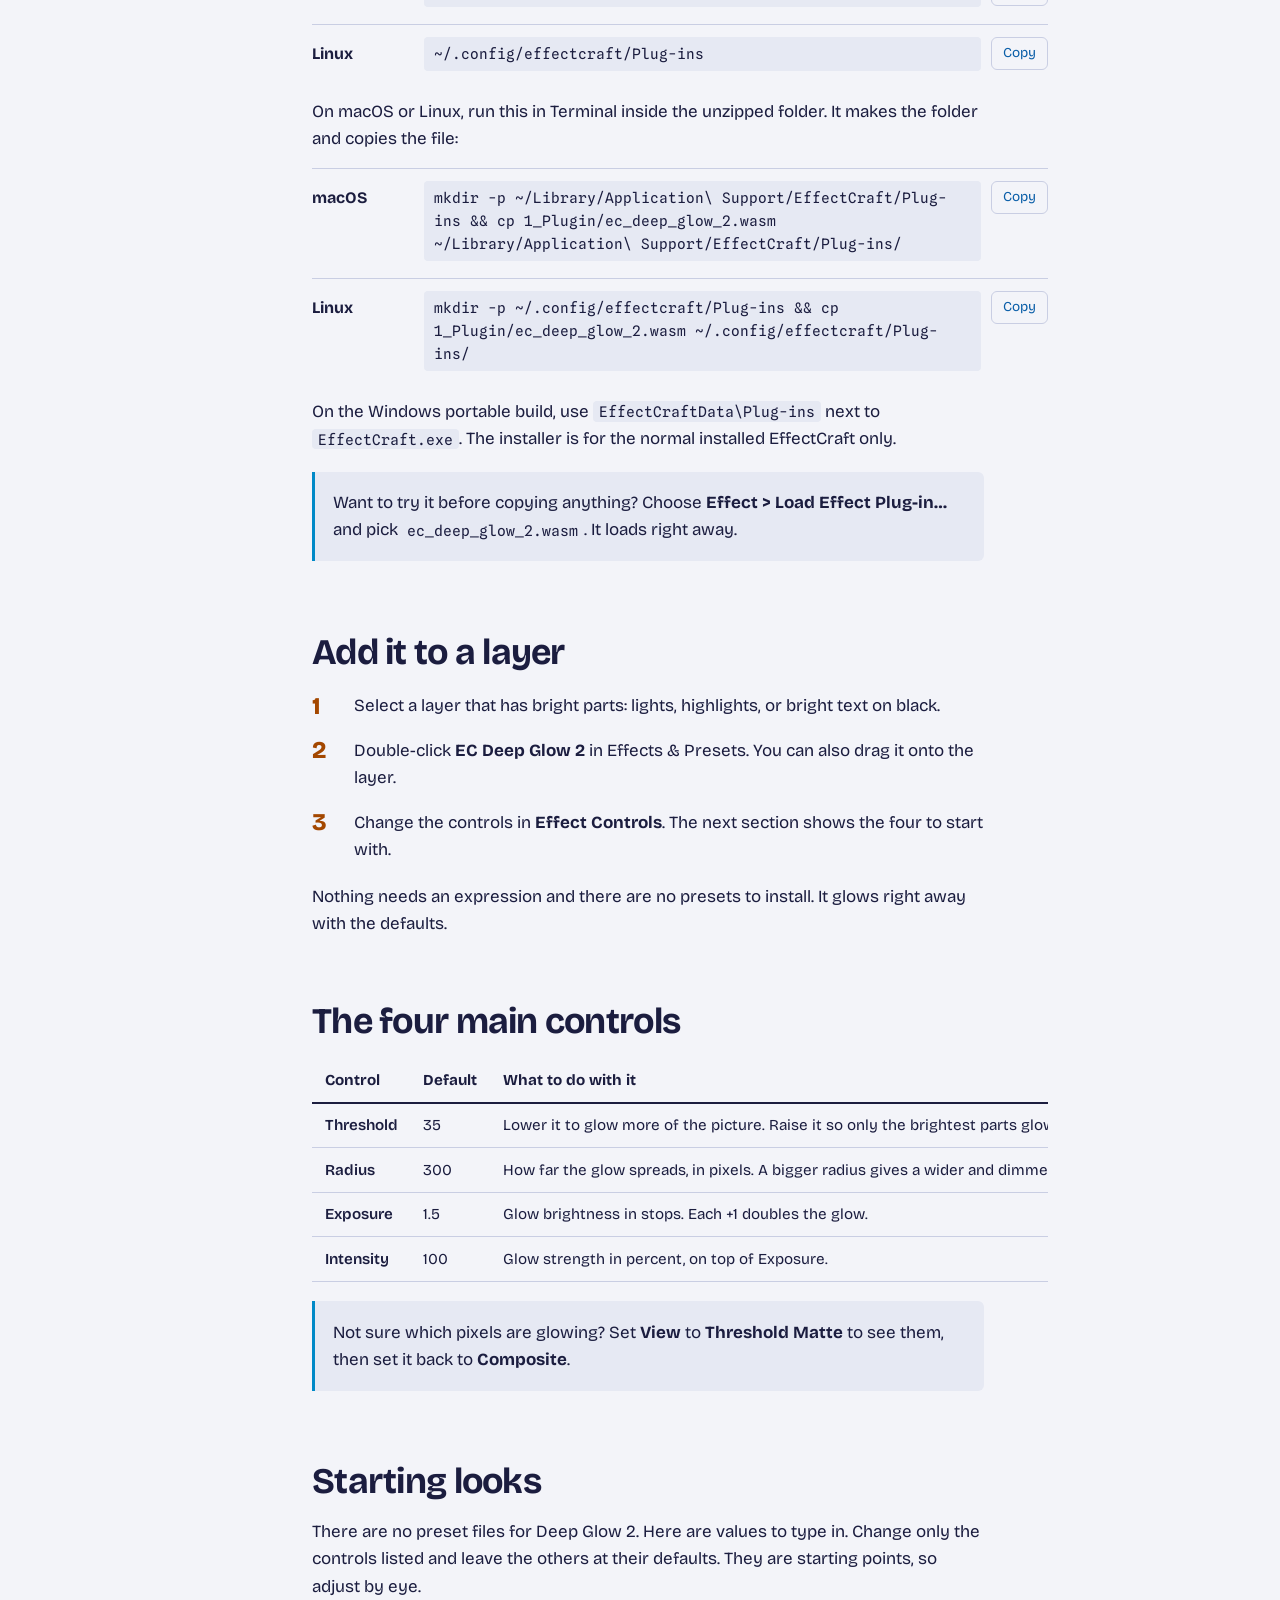
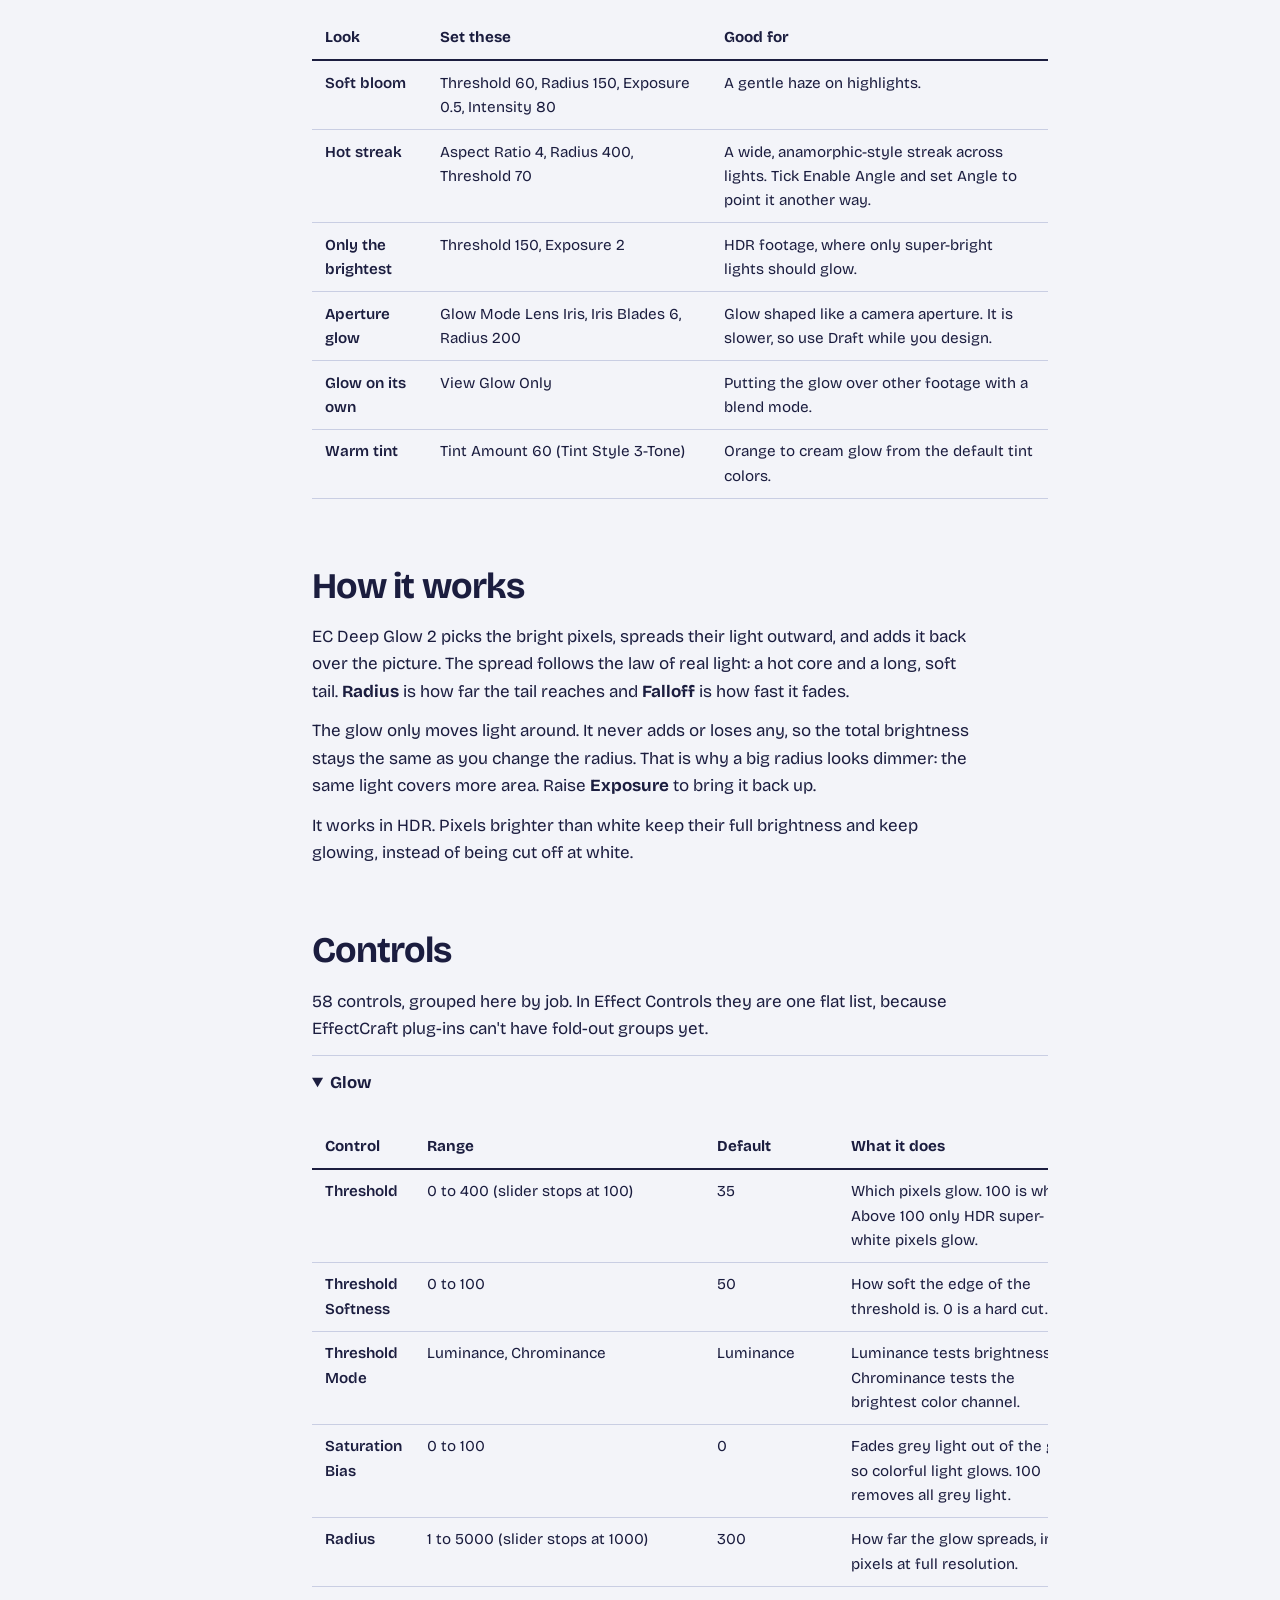
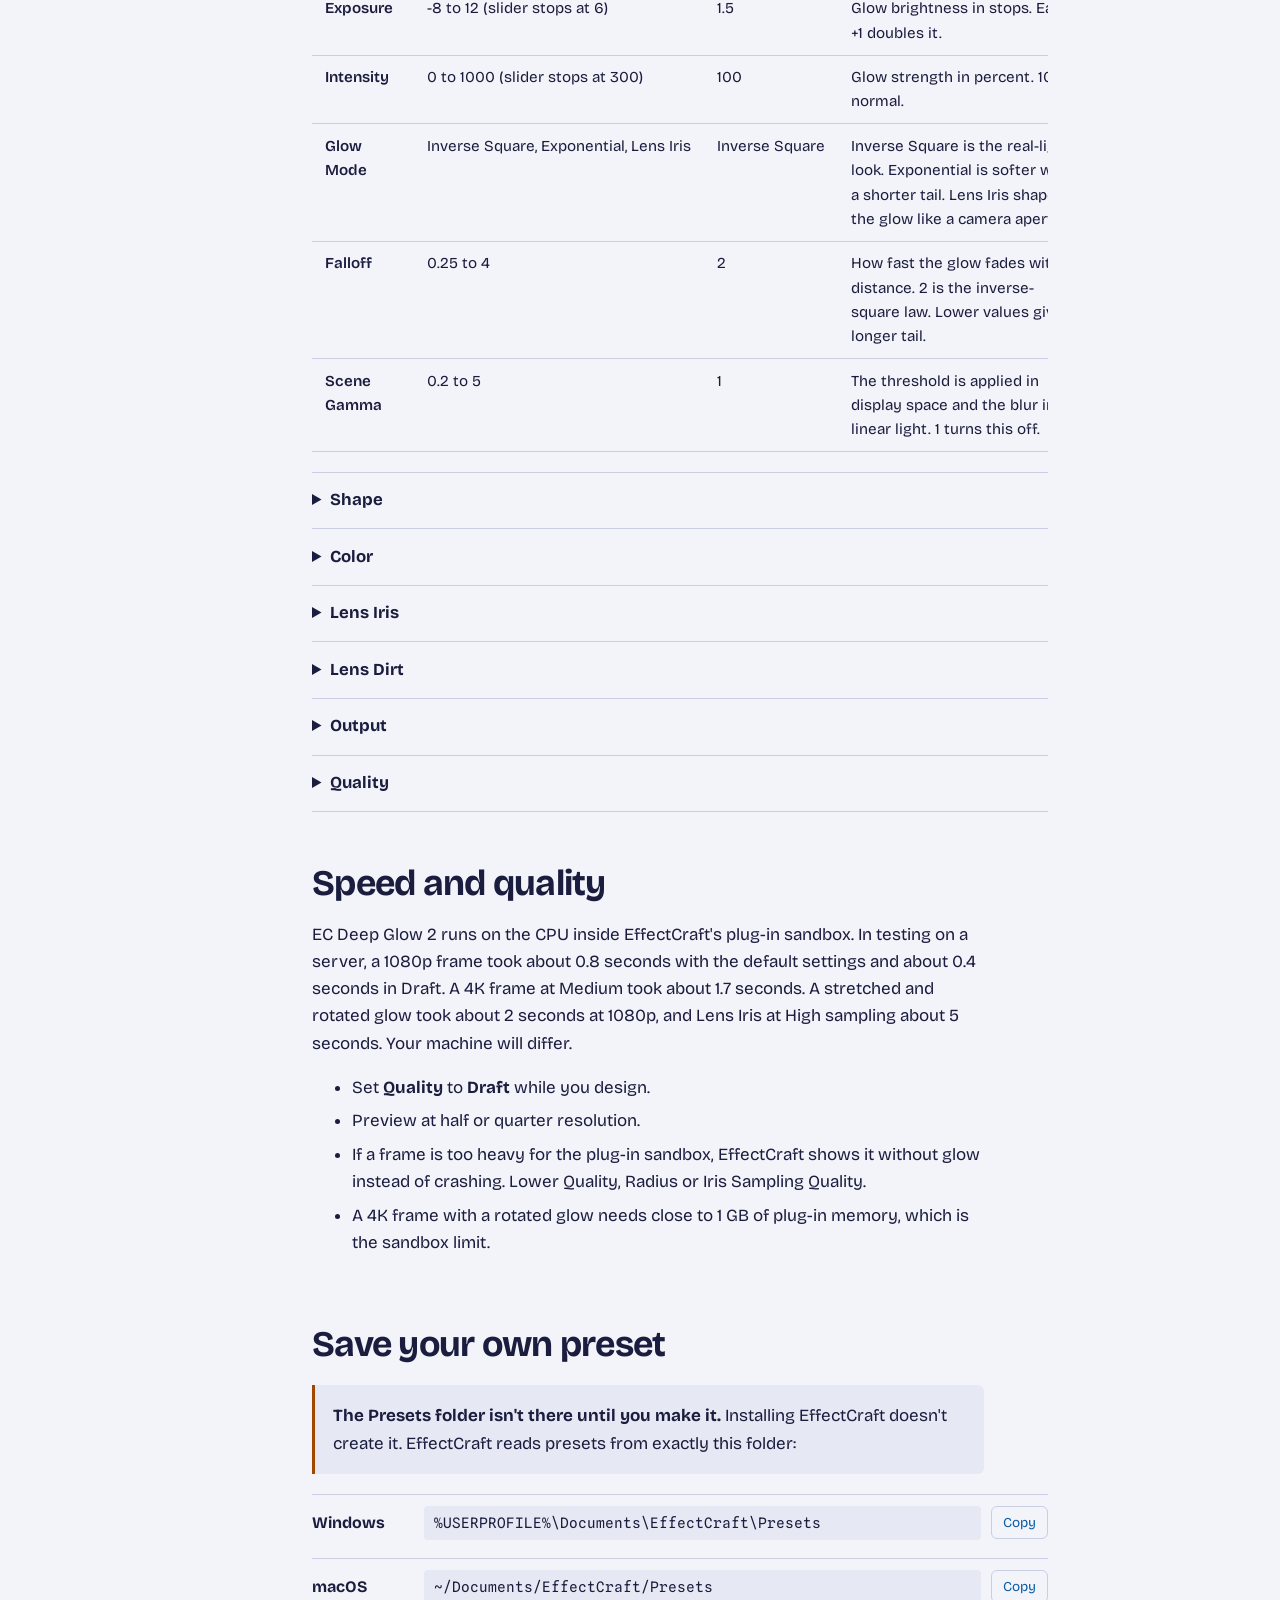
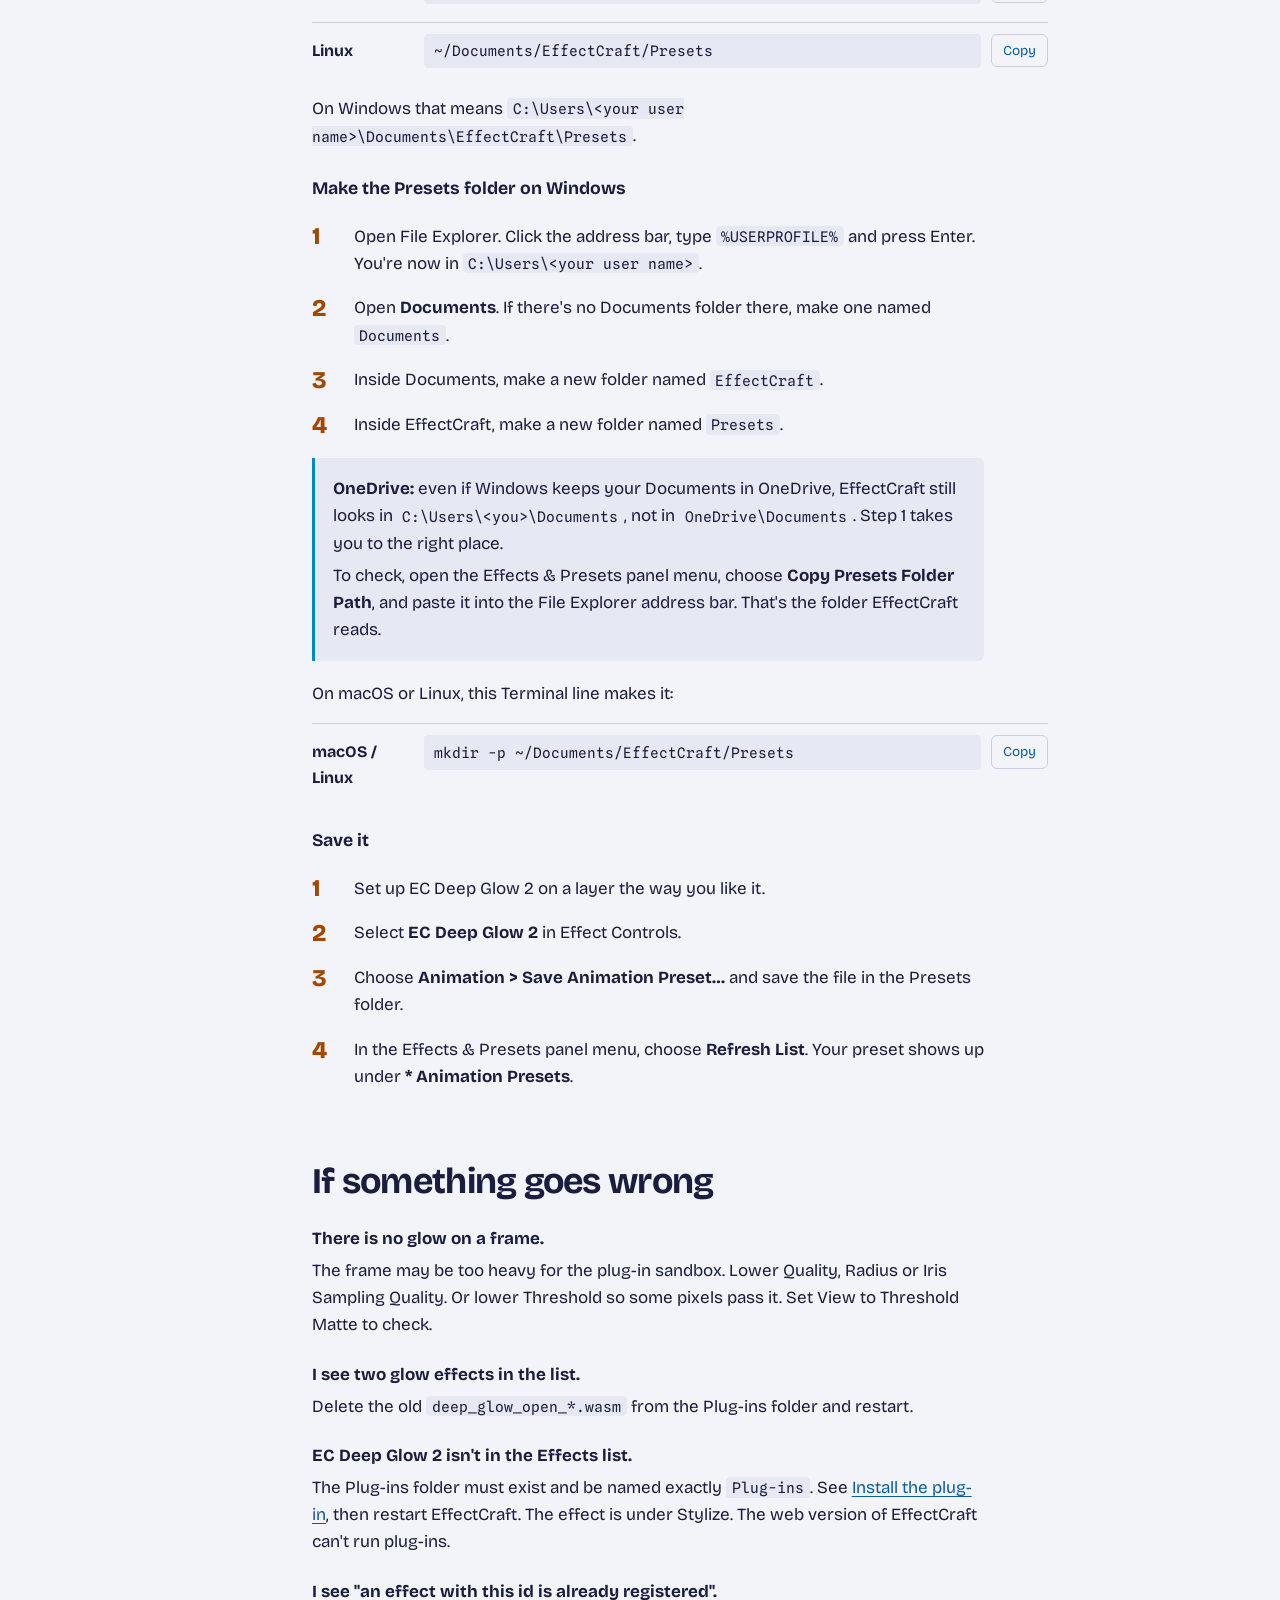
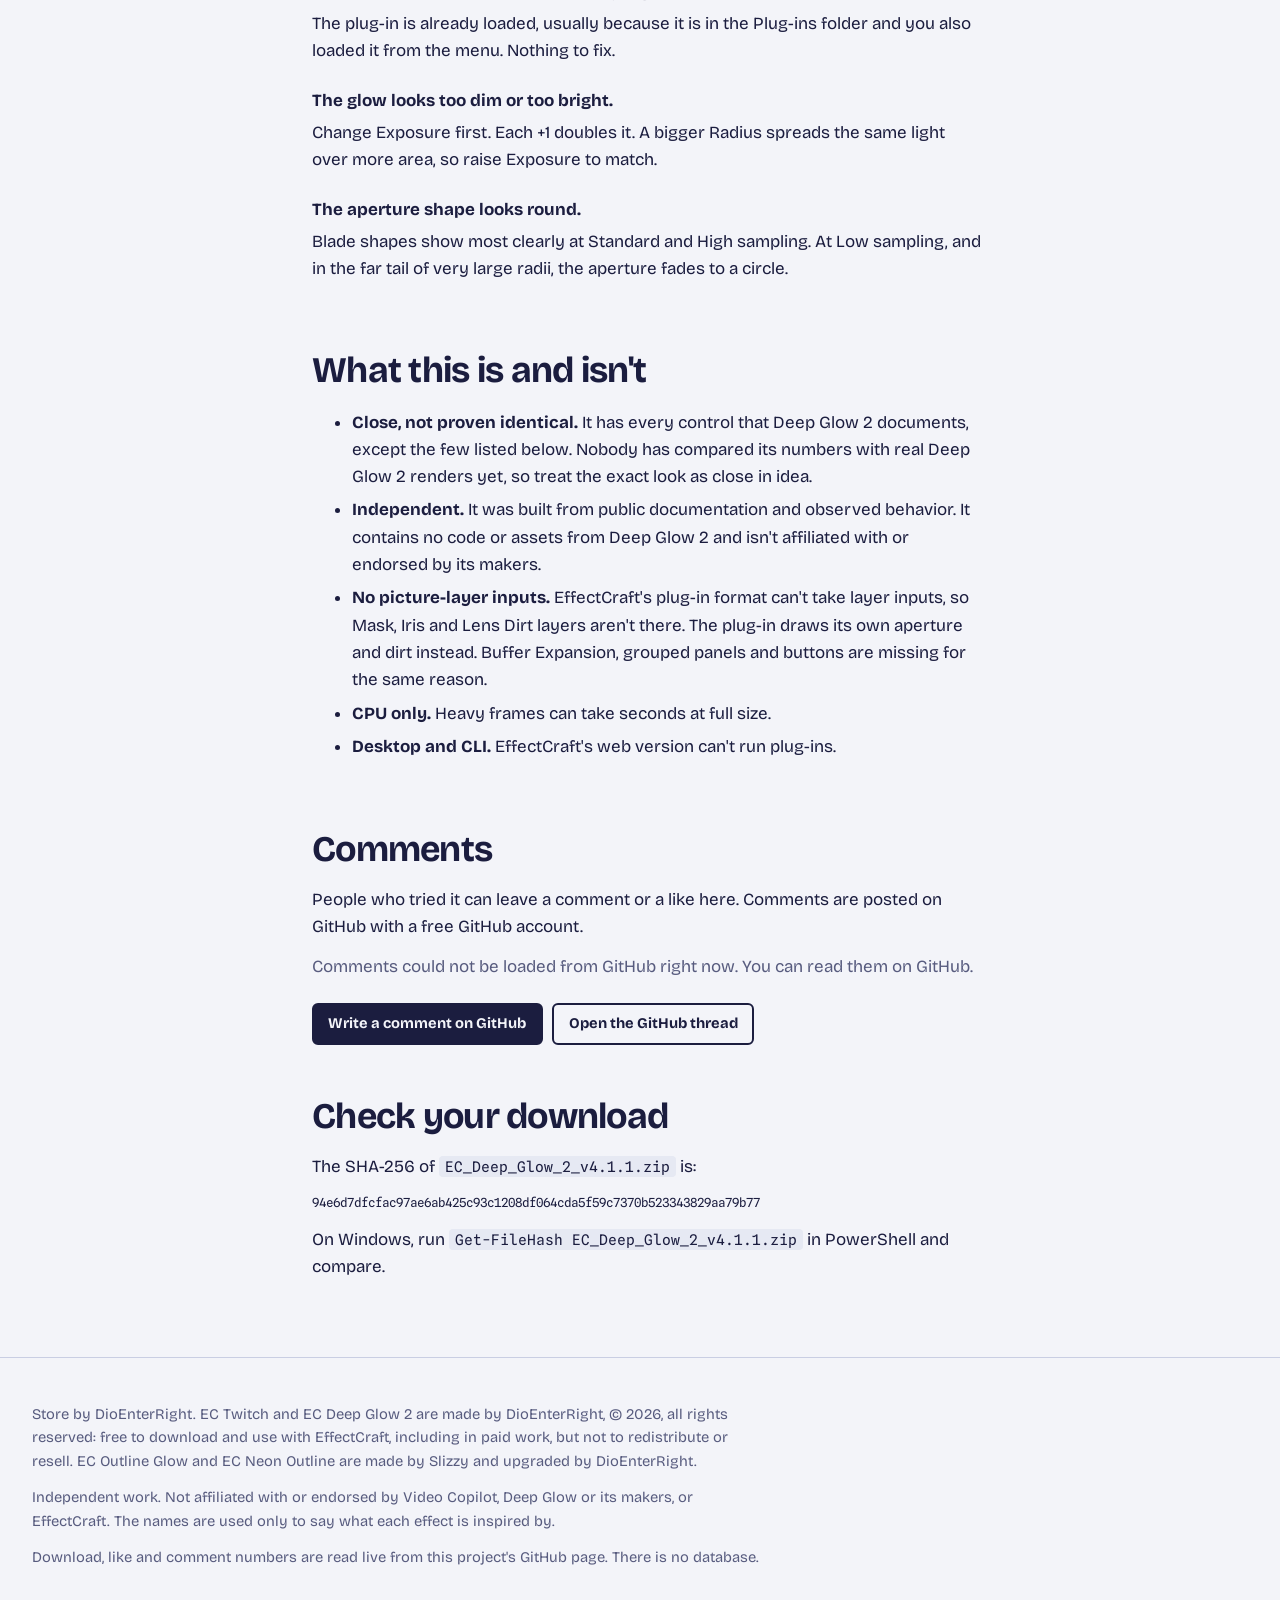
==== commit ee0bd304: "Add EC Outline Glow and EC Neon Outline" ====
--- a/deep-glow-2/index.html
+++ b/deep-glow-2/index.html
@@ -16,7 +16,7 @@
 <a class="skip" href="#main">Skip to the content</a>
 <header class="bar">
   <a class="brand" href="../">EC Plug-ins<small>by DioEnterRight</small></a>
-  <nav aria-label="Plug-ins"><a href="../twitch/">Twitch</a><a href="../deep-glow-2/" aria-current="page">Deep Glow 2</a><a href="../outline-glow/">Outline Glow</a><a href="../slizzy-neon/">Slizzy Neon</a></nav>
+  <nav aria-label="Plug-ins"><a href="../twitch/">EC Twitch</a><a href="../deep-glow-2/" aria-current="page">EC Deep Glow 2</a><a href="../outline-glow/">EC Outline Glow</a><a href="../neon-outline/">EC Neon Outline</a></nav>
 </header>
 <div style="display:contents">
 <header class="head">
@@ -264,7 +264,7 @@
 </div>
 <footer>
   <div class="in">
-    <p>Store by DioEnterRight. EC Twitch and EC Deep Glow 2 are made by DioEnterRight, © 2026, all rights reserved: free to download and use with EffectCraft, including in paid work, but not to redistribute or resell. Outline Glow and Slizzy Neon Outline are made by Slizzy and upgraded by DioEnterRight.</p>
+    <p>Store by DioEnterRight. EC Twitch and EC Deep Glow 2 are made by DioEnterRight, © 2026, all rights reserved: free to download and use with EffectCraft, including in paid work, but not to redistribute or resell. EC Outline Glow and EC Neon Outline are made by Slizzy and upgraded by DioEnterRight.</p>
     <p>Independent work. Not affiliated with or endorsed by Video Copilot, Deep Glow or its makers, or EffectCraft. The names are used only to say what each effect is inspired by.</p>
     <p>Download, like and comment numbers are read live from this project's GitHub page. There is no database.</p>
   </div>
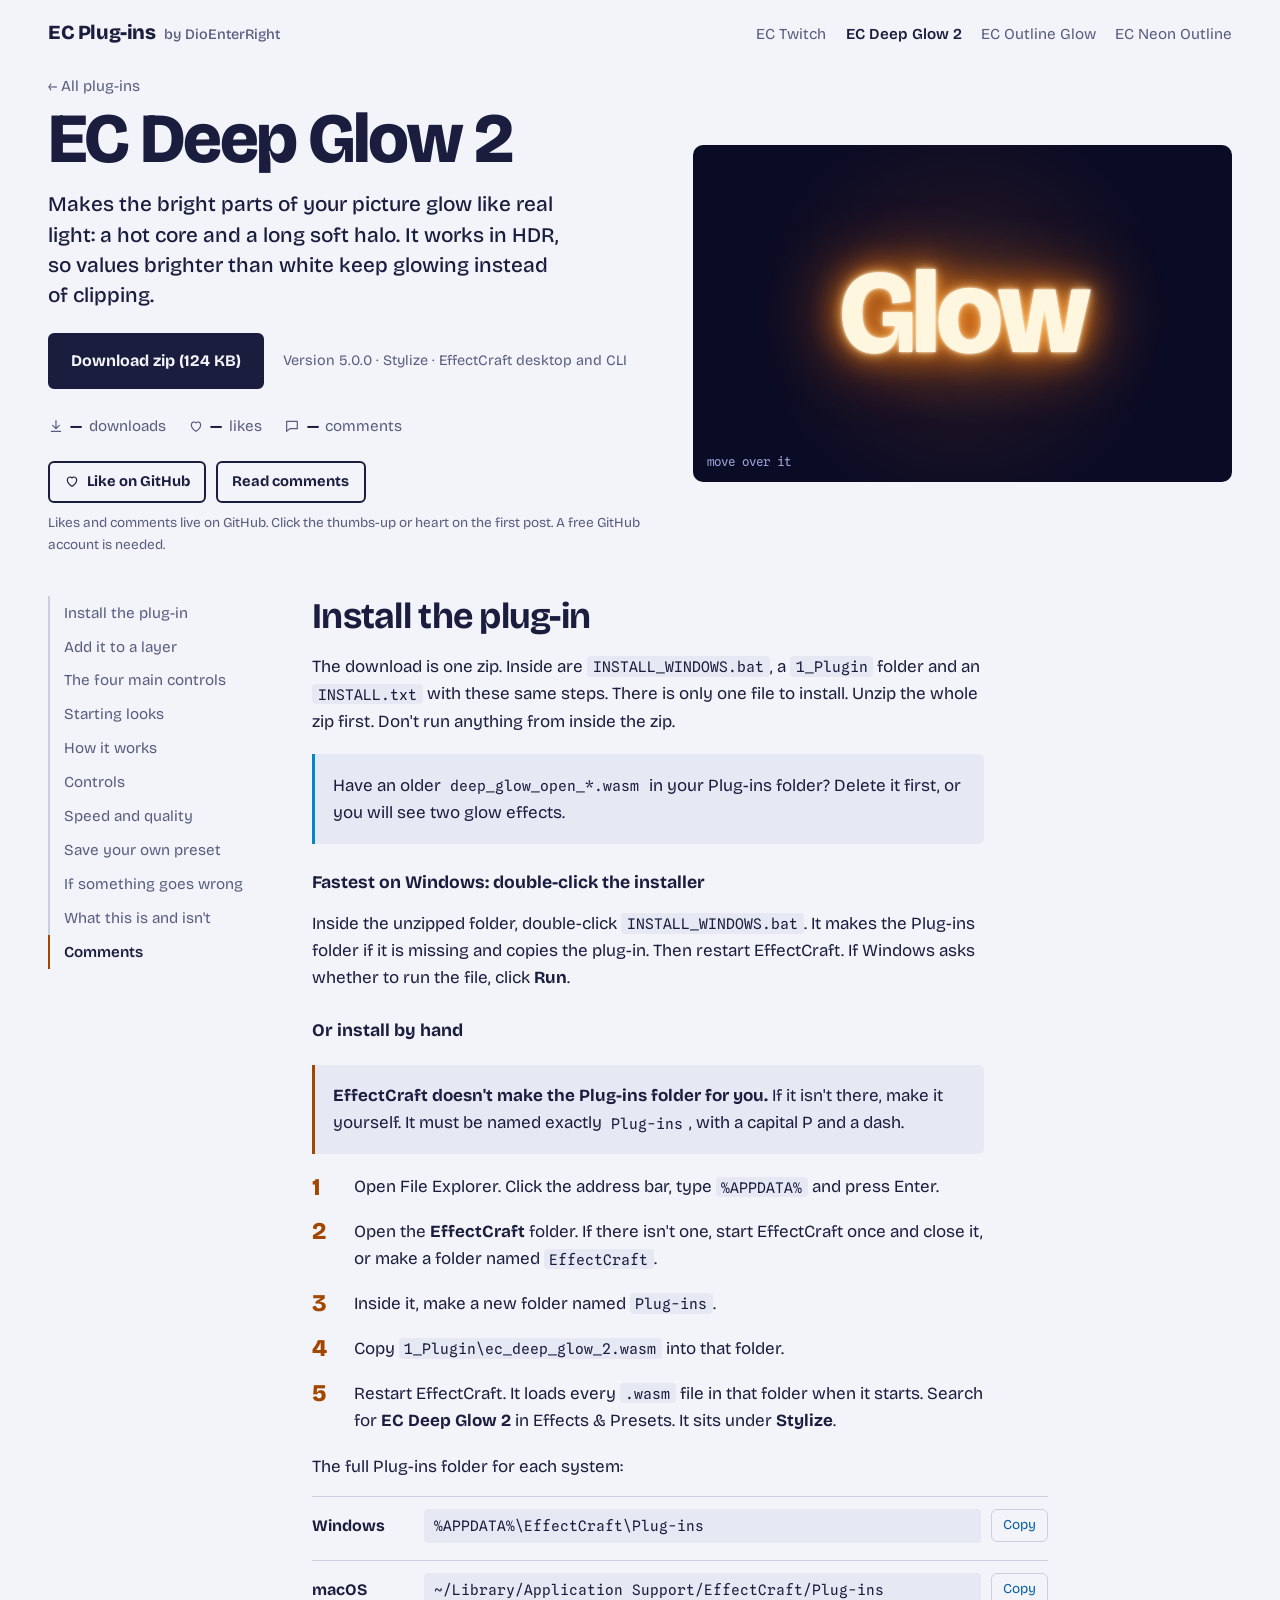
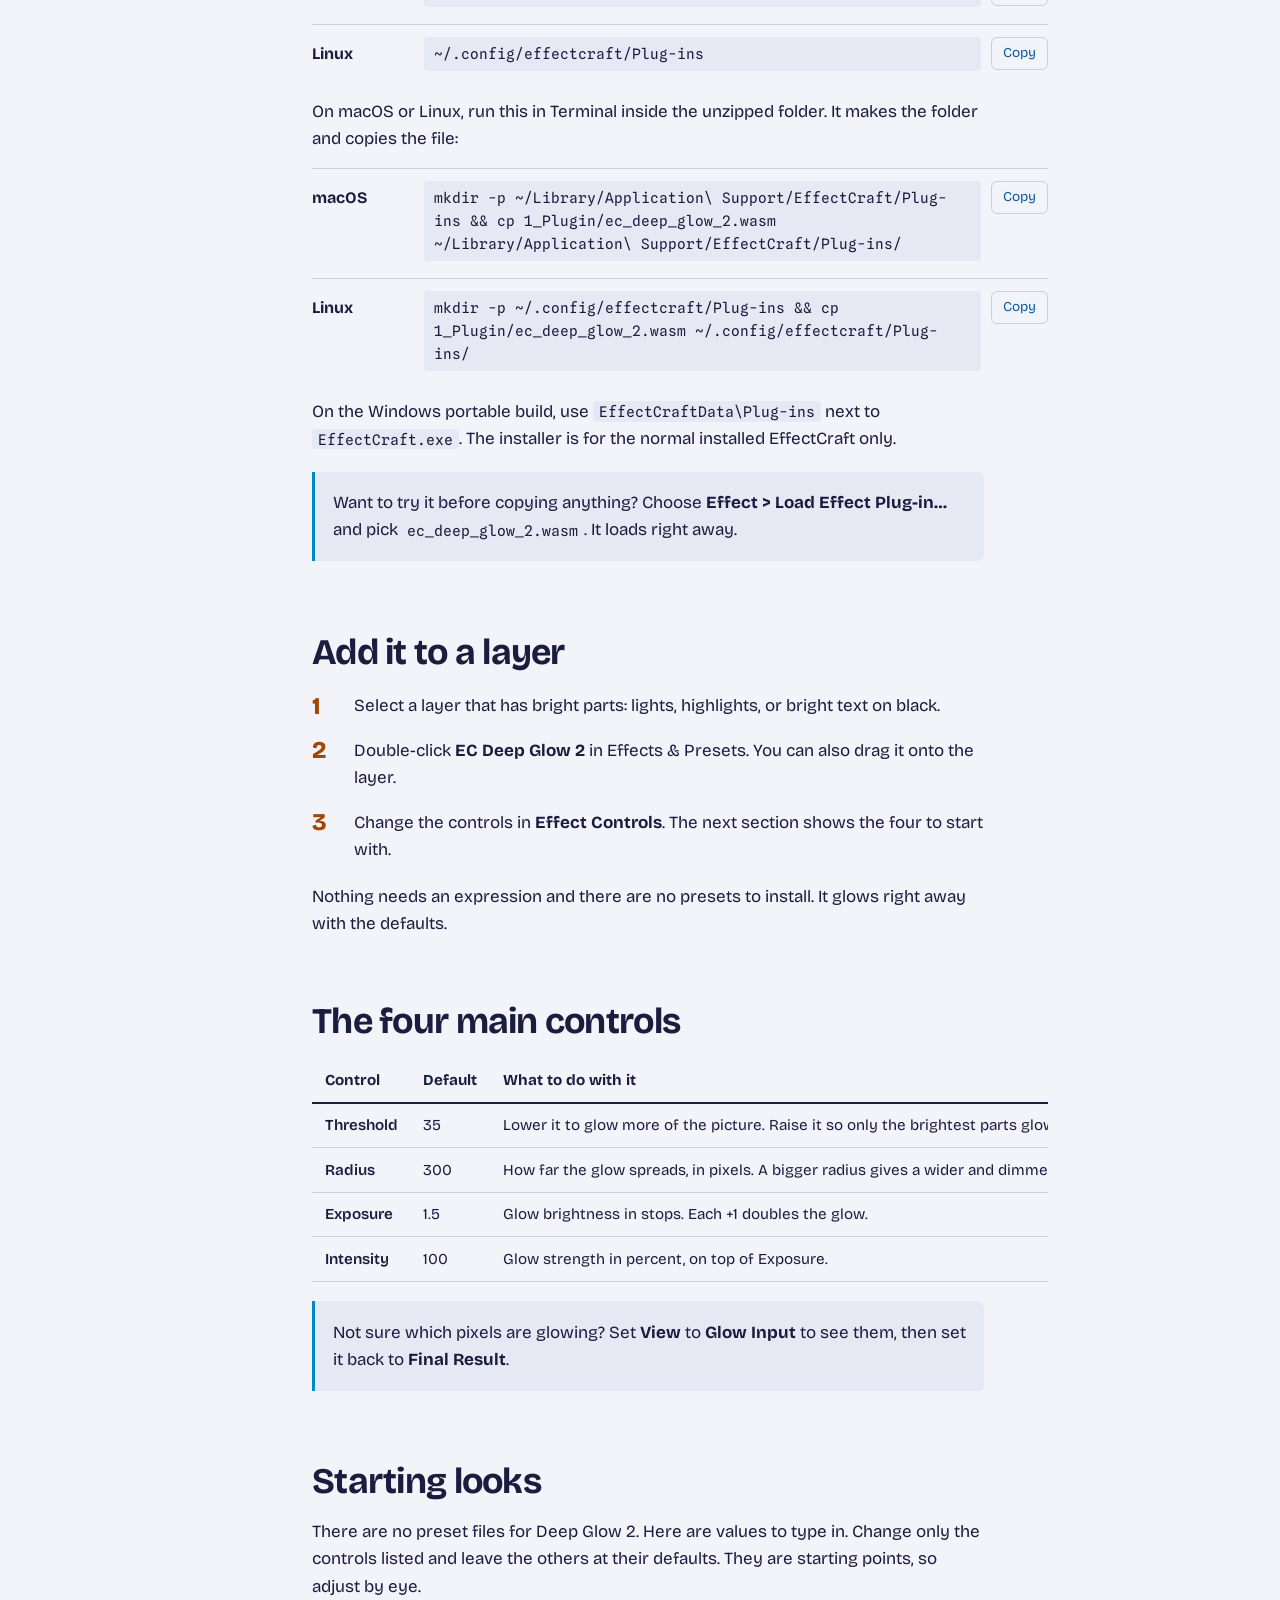
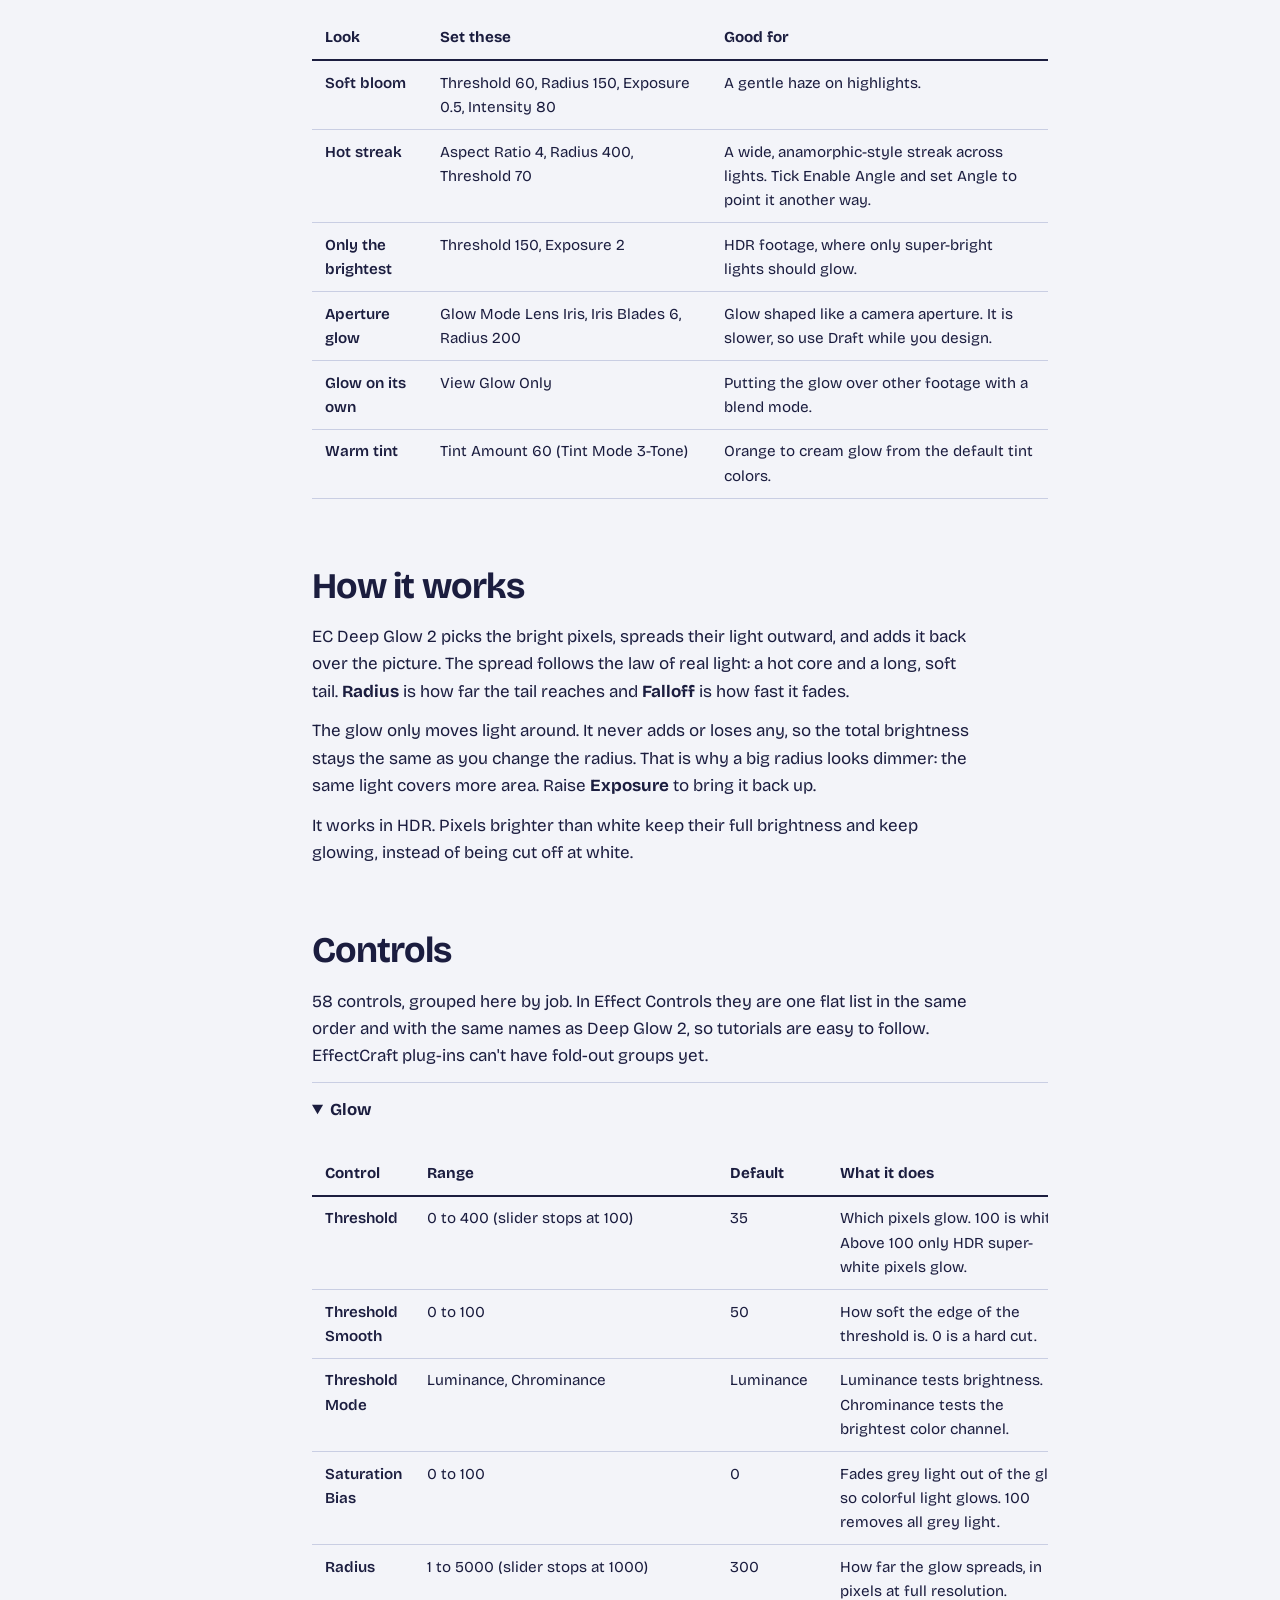
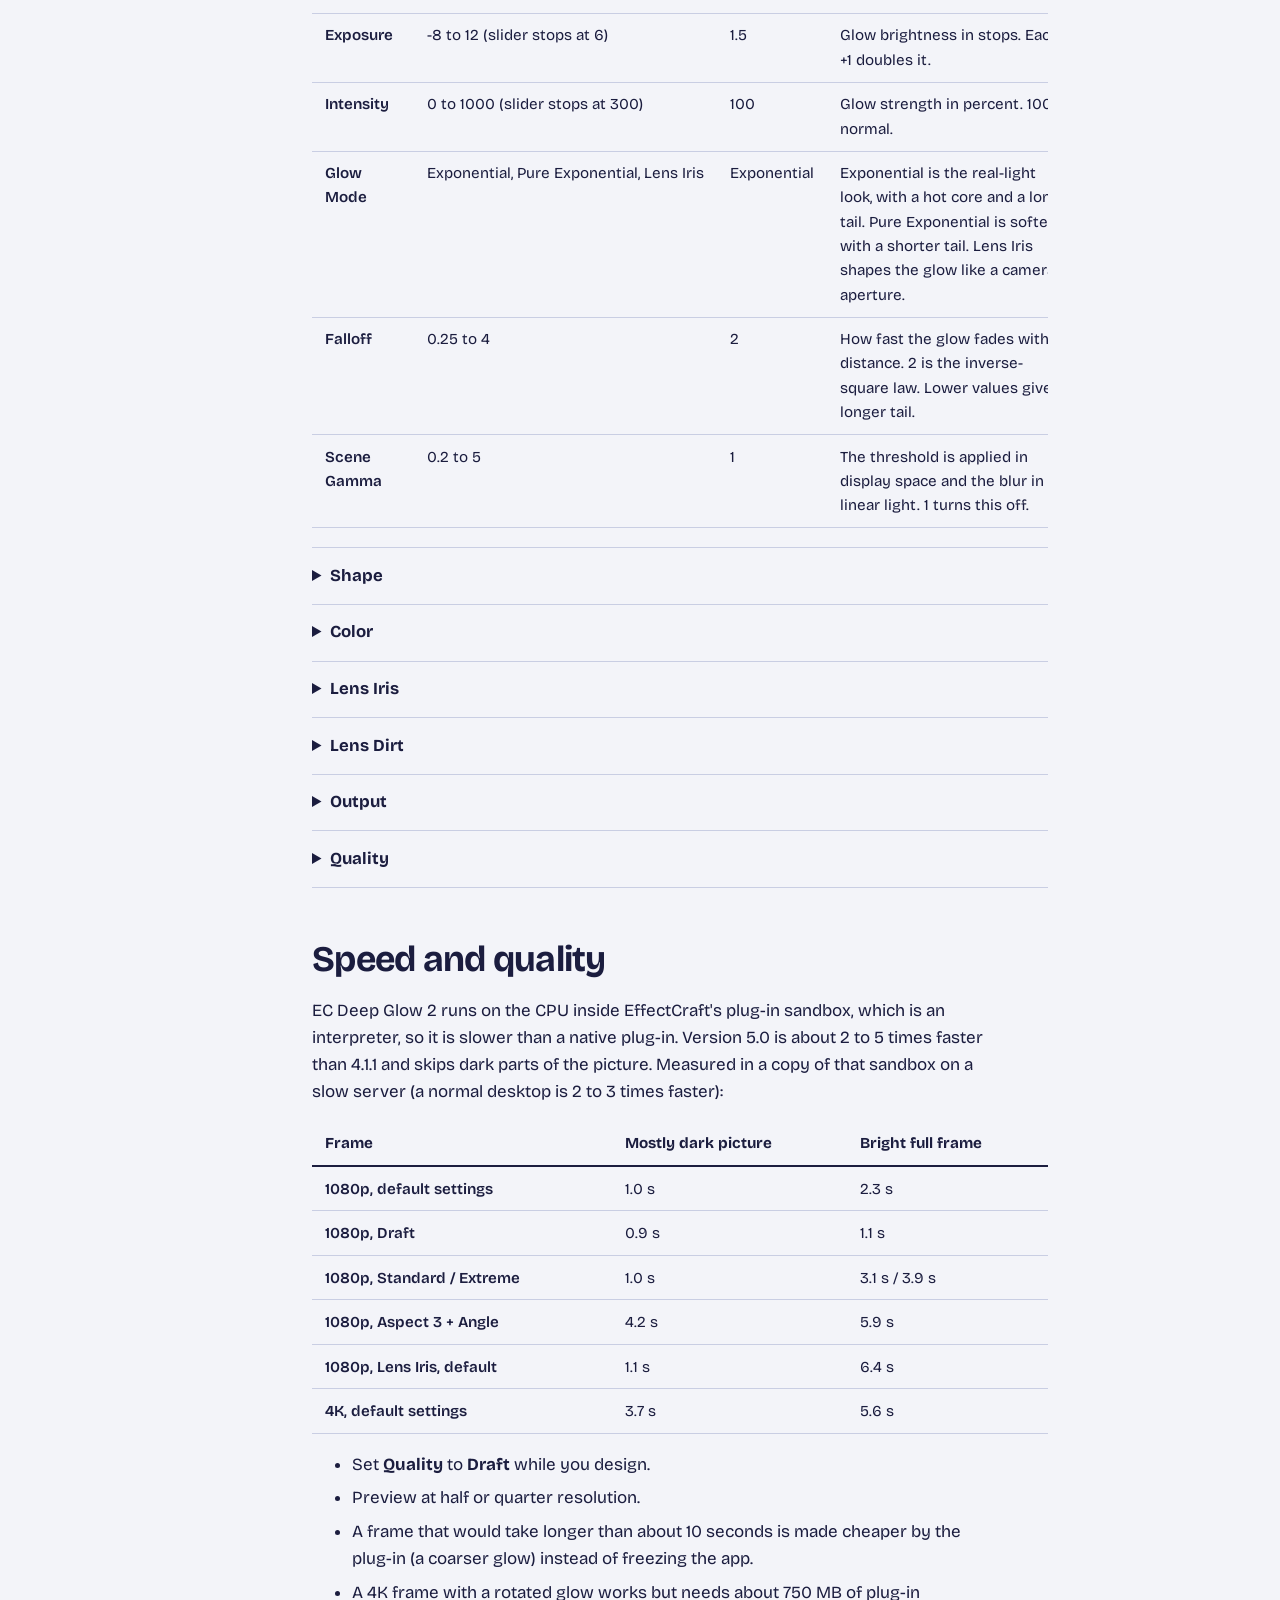
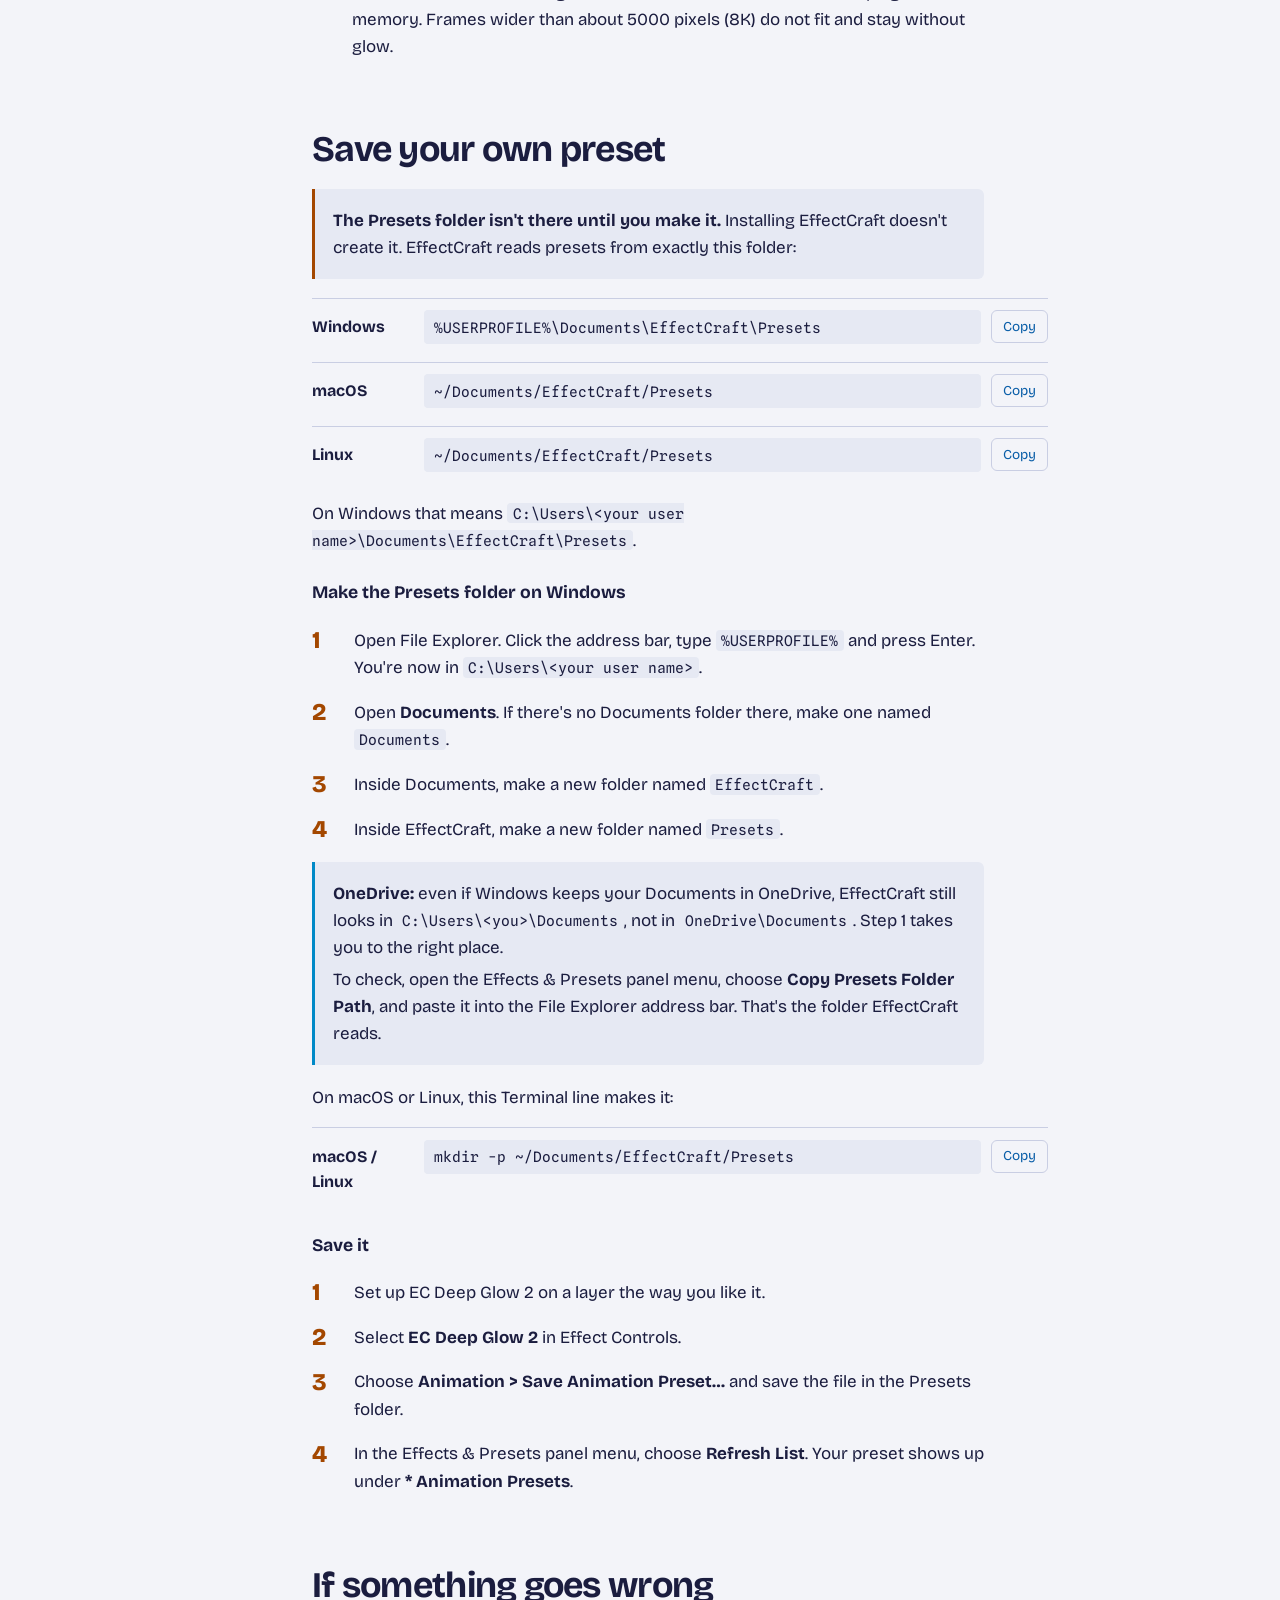
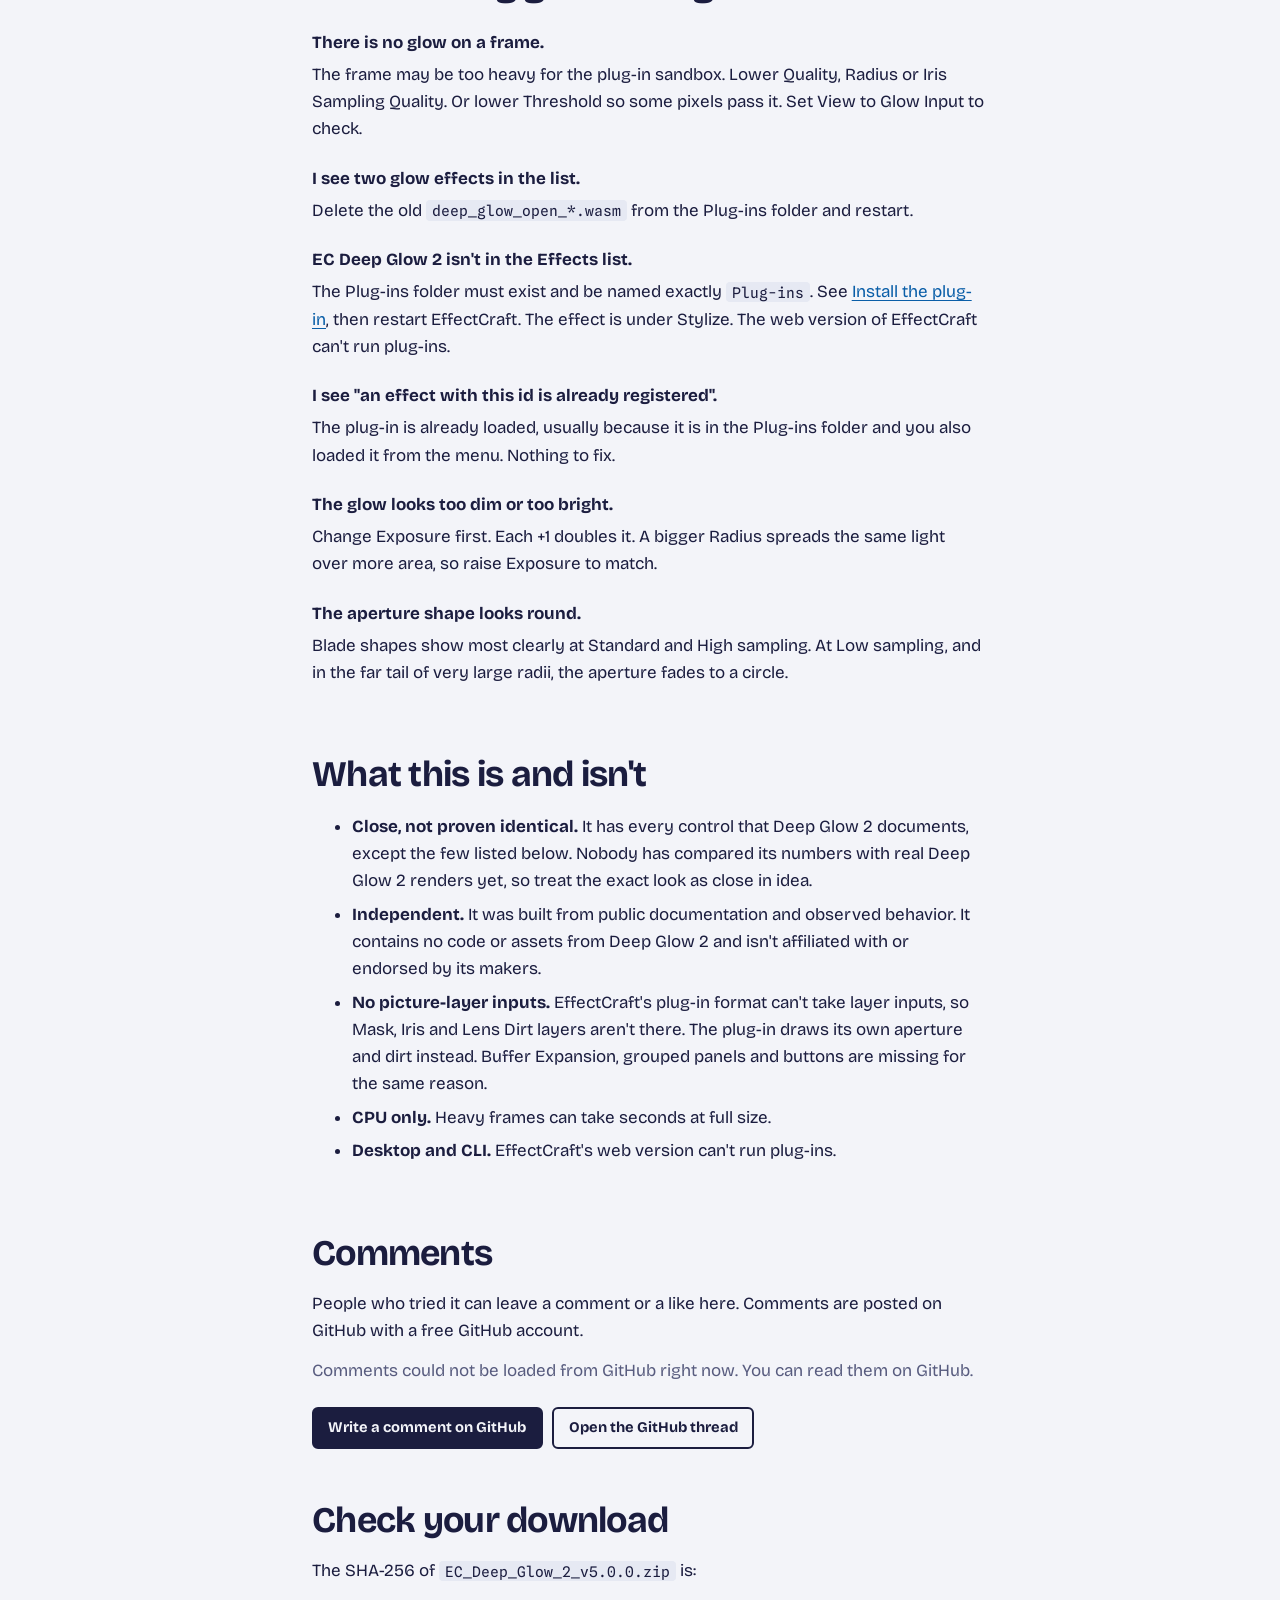
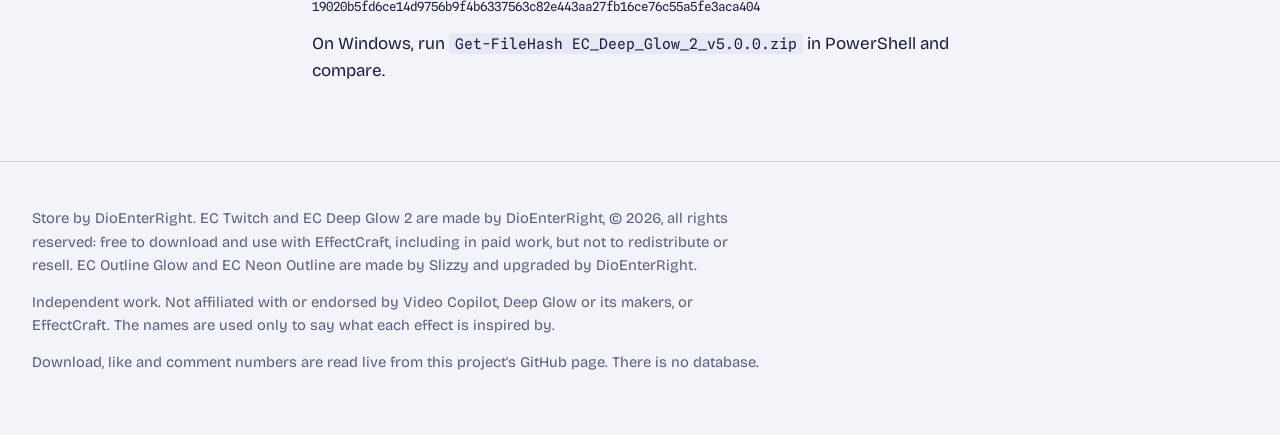
==== commit e9bee91d: "EC Deep Glow 2 5.0.0 + store v7" ====
--- a/deep-glow-2/index.html
+++ b/deep-glow-2/index.html
@@ -25,8 +25,8 @@
     <h1>EC Deep Glow 2</h1>
     <p class="pitch">Makes the bright parts of your picture glow like real light: a hot core and a long soft halo. It works in HDR, so values brighter than white keep glowing instead of clipping.</p>
     <div class="buy">
-      <a class="btn" data-dl="deep-glow-2" href="../downloads/EC_Deep_Glow_2_v4.1.1.zip" download>Download zip (77 KB)</a>
-      <span class="meta">Version 4.1.1 · Stylize · EffectCraft desktop and CLI</span>
+      <a class="btn" data-dl="deep-glow-2" href="../downloads/EC_Deep_Glow_2_v5.0.0.zip" download>Download zip (124 KB)</a>
+      <span class="meta">Version 5.0.0 · Stylize · EffectCraft desktop and CLI</span>
     </div>
     <ul class="stats" aria-label="EC Deep Glow 2 numbers from GitHub"><li><svg viewBox="0 0 24 24" aria-hidden="true"><path d="M12 4v11M7 11l5 5 5-5M5 20h14"/></svg><b data-stat="downloads" data-product="deep-glow-2">—</b> downloads</li><li><svg viewBox="0 0 24 24" aria-hidden="true"><path d="M12 20s-7-4.4-7-10a4 4 0 0 1 7-2.6A4 4 0 0 1 19 10c0 5.6-7 10-7 10z"/></svg><b data-stat="likes" data-product="deep-glow-2">—</b> likes</li><li><svg viewBox="0 0 24 24" aria-hidden="true"><path d="M4 5h16v11H9l-5 4z"/></svg><b data-stat="comments" data-product="deep-glow-2">—</b> comments</li></ul>
     <div class="likebar">
@@ -88,7 +88,7 @@
       <tr><th scope="row">Intensity</th><td>100</td><td>Glow strength in percent, on top of Exposure.</td></tr>
     </tbody>
   </table></div>
-  <div class="callout"><p>Not sure which pixels are glowing? Set <strong>View</strong> to <strong>Threshold Matte</strong> to see them, then set it back to <strong>Composite</strong>.</p></div>
+  <div class="callout"><p>Not sure which pixels are glowing? Set <strong>View</strong> to <strong>Glow Input</strong> to see them, then set it back to <strong>Final Result</strong>.</p></div>
 </section>
 
 <section id="recipes">
@@ -102,7 +102,7 @@
       <tr><th scope="row">Only the brightest</th><td>Threshold 150, Exposure 2</td><td>HDR footage, where only super-bright lights should glow.</td></tr>
       <tr><th scope="row">Aperture glow</th><td>Glow Mode Lens Iris, Iris Blades 6, Radius 200</td><td>Glow shaped like a camera aperture. It is slower, so use Draft while you design.</td></tr>
       <tr><th scope="row">Glow on its own</th><td>View Glow Only</td><td>Putting the glow over other footage with a blend mode.</td></tr>
-      <tr><th scope="row">Warm tint</th><td>Tint Amount 60 (Tint Style 3-Tone)</td><td>Orange to cream glow from the default tint colors.</td></tr>
+      <tr><th scope="row">Warm tint</th><td>Tint Amount 60 (Tint Mode 3-Tone)</td><td>Orange to cream glow from the default tint colors.</td></tr>
     </tbody>
   </table></div>
 </section>
@@ -116,75 +116,82 @@
 
 <section id="controls">
   <h2>Controls</h2>
-  <p>58 controls, grouped here by job. In Effect Controls they are one flat list, because EffectCraft plug-ins can't have fold-out groups yet.</p>
+  <p>58 controls, grouped here by job. In Effect Controls they are one flat list in the same order and with the same names as Deep Glow 2, so tutorials are easy to follow. EffectCraft plug-ins can't have fold-out groups yet.</p>
   <details open><summary>Glow</summary><div class="scroll"><table class="ref"><thead><tr><th scope="col">Control</th><th scope="col">Range</th><th scope="col">Default</th><th scope="col">What it does</th></tr></thead><tbody><tr><th scope="row">Threshold</th><td>0 to 400 (slider stops at 100)</td><td>35</td><td>Which pixels glow. 100 is white. Above 100 only HDR super-white pixels glow.</td></tr>
-<tr><th scope="row">Threshold Softness</th><td>0 to 100</td><td>50</td><td>How soft the edge of the threshold is. 0 is a hard cut.</td></tr>
+<tr><th scope="row">Threshold Smooth</th><td>0 to 100</td><td>50</td><td>How soft the edge of the threshold is. 0 is a hard cut.</td></tr>
 <tr><th scope="row">Threshold Mode</th><td>Luminance, Chrominance</td><td>Luminance</td><td>Luminance tests brightness. Chrominance tests the brightest color channel.</td></tr>
 <tr><th scope="row">Saturation Bias</th><td>0 to 100</td><td>0</td><td>Fades grey light out of the glow so colorful light glows. 100 removes all grey light.</td></tr>
 <tr><th scope="row">Radius</th><td>1 to 5000 (slider stops at 1000)</td><td>300</td><td>How far the glow spreads, in pixels at full resolution.</td></tr>
 <tr><th scope="row">Exposure</th><td>-8 to 12 (slider stops at 6)</td><td>1.5</td><td>Glow brightness in stops. Each +1 doubles it.</td></tr>
 <tr><th scope="row">Intensity</th><td>0 to 1000 (slider stops at 300)</td><td>100</td><td>Glow strength in percent. 100 is normal.</td></tr>
-<tr><th scope="row">Glow Mode</th><td>Inverse Square, Exponential, Lens Iris</td><td>Inverse Square</td><td>Inverse Square is the real-light look. Exponential is softer with a shorter tail. Lens Iris shapes the glow like a camera aperture.</td></tr>
+<tr><th scope="row">Glow Mode</th><td>Exponential, Pure Exponential, Lens Iris</td><td>Exponential</td><td>Exponential is the real-light look, with a hot core and a long tail. Pure Exponential is softer with a shorter tail. Lens Iris shapes the glow like a camera aperture.</td></tr>
 <tr><th scope="row">Falloff</th><td>0.25 to 4</td><td>2</td><td>How fast the glow fades with distance. 2 is the inverse-square law. Lower values give a longer tail.</td></tr>
 <tr><th scope="row">Scene Gamma</th><td>0.2 to 5</td><td>1</td><td>The threshold is applied in display space and the blur in linear light. 1 turns this off.</td></tr></tbody></table></div></details>
 <details><summary>Shape</summary><div class="scroll"><table class="ref"><thead><tr><th scope="col">Control</th><th scope="col">Range</th><th scope="col">Default</th><th scope="col">What it does</th></tr></thead><tbody><tr><th scope="row">Aspect Ratio</th><td>0.1 to 10</td><td>1</td><td>Stretches the glow. Above 1 is wide and below 1 is tall. The glow keeps the same total area.</td></tr>
 <tr><th scope="row">Enable Angle</th><td>On or off</td><td>Off</td><td>Turns on Angle. Only matters when Aspect Ratio is not 1.</td></tr>
 <tr><th scope="row">Angle</th><td>-360 to 360</td><td>0</td><td>Rotates a stretched glow.</td></tr>
-<tr><th scope="row">Glow Radius Red</th><td>0.01 to 8</td><td>1</td><td>Multiplies the glow radius for the red channel.</td></tr>
-<tr><th scope="row">Glow Radius Green</th><td>0.01 to 8</td><td>1</td><td>Multiplies the glow radius for the green channel.</td></tr>
-<tr><th scope="row">Glow Radius Blue</th><td>0.01 to 8</td><td>1</td><td>Multiplies the glow radius for the blue channel.</td></tr></tbody></table></div></details>
+<tr><th scope="row">Multiply Red</th><td>0.01 to 8</td><td>1</td><td>Multiplies the glow radius for the red channel.</td></tr>
+<tr><th scope="row">Multiply Green</th><td>0.01 to 8</td><td>1</td><td>Multiplies the glow radius for the green channel.</td></tr>
+<tr><th scope="row">Multiply Blue</th><td>0.01 to 8</td><td>1</td><td>Multiplies the glow radius for the blue channel.</td></tr></tbody></table></div></details>
 <details><summary>Color</summary><div class="scroll"><table class="ref"><thead><tr><th scope="col">Control</th><th scope="col">Range</th><th scope="col">Default</th><th scope="col">What it does</th></tr></thead><tbody><tr><th scope="row">Chromatic Aberration</th><td>0 to 100</td><td>0</td><td>Colored fringes on the glow. 0 is off.</td></tr>
 <tr><th scope="row">Aberration Mode</th><td>Radius Offset, Pixel Offset, Both</td><td>Radius Offset</td><td>Whether Chromatic Aberration changes the glow radius per channel, moves pixels, or both.</td></tr>
-<tr><th scope="row">Pixel Aberration Channels</th><td>Red &amp; Blue, Red &amp; Green, Green &amp; Blue, Red, Green, Blue</td><td>Red &amp; Blue</td><td>Which two color channels move apart in Pixel Offset aberration. The first moves out and the second moves in.</td></tr>
-<tr><th scope="row">Glow Aberration Order</th><td>RGB, RBG, GRB, GBR, BRG, BGR</td><td>RGB</td><td>Changes which color channel gets which radius multiplier from Glow Aberration.</td></tr>
-<tr><th scope="row">Tint Style</th><td>3-Tone, Inner / Outer</td><td>3-Tone</td><td>3-Tone uses Low, Mid and High colors. Inner / Outer uses two colors.</td></tr>
-<tr><th scope="row">Tint Amount</th><td>0 to 100</td><td>0</td><td>How much the 3-Tone tint colors the glow. Used when Tint Style is 3-Tone.</td></tr>
+<tr><th scope="row">Aberration Channels</th><td>Red &amp; Blue, Red &amp; Green, Green &amp; Blue, Red, Green, Blue</td><td>Red &amp; Blue</td><td>Which two color channels move apart in Pixel Offset aberration. The first moves out and the second moves in.</td></tr>
+<tr><th scope="row">Shuffle Channels</th><td>RGB, RBG, GRB, GBR, BRG, BGR</td><td>RGB</td><td>Changes which color channel gets which radius multiplier from Glow Aberration.</td></tr>
+<tr><th scope="row">Tint Mode</th><td>3-Tone, Inner &amp; Outer</td><td>3-Tone</td><td>3-Tone uses Low, Mid and High colors. Inner &amp; Outer uses two colors.</td></tr>
+<tr><th scope="row">Tint Amount (3-Tone)</th><td>0 to 100</td><td>0</td><td>How much the 3-Tone tint colors the glow. Used when Tint Mode is 3-Tone.</td></tr>
 <tr><th scope="row">Tint Low</th><td>Color</td><td>#FF731A</td><td>Tint color for the dimmest part of the glow.</td></tr>
 <tr><th scope="row">Tint Mid</th><td>Color</td><td>#FFBF73</td><td>Tint color for the middle of the glow.</td></tr>
 <tr><th scope="row">Tint High</th><td>Color</td><td>#FFF2D9</td><td>Tint color for the brightest part of the glow.</td></tr>
-<tr><th scope="row">Tint Blend</th><td>Multiply, Normal, Add, Screen, Overlay, Soft Light</td><td>Multiply</td><td>How the Inner / Outer tint combines with the glow.</td></tr>
-<tr><th scope="row">Tint Inner</th><td>Color</td><td>#FFE6B2</td><td>Tint color where the glow is bright.</td></tr>
-<tr><th scope="row">Tint Outer</th><td>Color</td><td>#9966FF</td><td>Tint color where the glow is dim.</td></tr>
-<tr><th scope="row">Tint Strength</th><td>0 to 100</td><td>100</td><td>How strong the Inner / Outer tint is.</td></tr></tbody></table></div></details>
+<tr><th scope="row">Tint Blend Mode</th><td>Multiply, Normal, Add, Screen, Overlay, Soft Light</td><td>Multiply</td><td>How the Inner &amp; Outer tint combines with the glow.</td></tr>
+<tr><th scope="row">Color Inner</th><td>Color</td><td>#FFE6B2</td><td>Tint color where the glow is bright.</td></tr>
+<tr><th scope="row">Color Outer</th><td>Color</td><td>#9966FF</td><td>Tint color where the glow is dim.</td></tr>
+<tr><th scope="row">Tint Strength</th><td>0 to 100</td><td>100</td><td>How strong the Inner &amp; Outer tint is.</td></tr></tbody></table></div></details>
 <details><summary>Lens Iris</summary><div class="scroll"><table class="ref"><thead><tr><th scope="col">Control</th><th scope="col">Range</th><th scope="col">Default</th><th scope="col">What it does</th></tr></thead><tbody><tr><th scope="row">Iris Blades</th><td>0 to 16</td><td>6</td><td>Number of aperture blades. 0 to 2 gives a round aperture.</td></tr>
 <tr><th scope="row">Iris Rotation</th><td>-360 to 360</td><td>0</td><td>Rotates the aperture.</td></tr>
 <tr><th scope="row">Iris Iterations</th><td>1 to 64</td><td>16</td><td>How many rings build the aperture shape. More is smoother and slower.</td></tr>
-<tr><th scope="row">Iris Radii Easing</th><td>0 to 100</td><td>50</td><td>How the rings are spaced. 100 spaces them evenly. Lower values pack them toward the center.</td></tr>
+<tr><th scope="row">Radii Easing</th><td>0 to 100</td><td>50</td><td>How the rings are spaced. 100 spaces them evenly. Lower values pack them toward the center.</td></tr>
 <tr><th scope="row">Iris Sampling Quality</th><td>Low, Standard, High</td><td>Standard</td><td>Sampling quality of the aperture. High is sharper and much slower.</td></tr>
 <tr><th scope="row">Iris Opacity</th><td>0 to 100</td><td>100</td><td>Mixes the aperture-shaped glow with the round glow. 100 is all aperture.</td></tr>
 <tr><th scope="row">Iris Aspect Ratio</th><td>0.1 to 10</td><td>1</td><td>Stretches the aperture on its own. Aspect Ratio stretches the whole glow.</td></tr>
 <tr><th scope="row">Continuous Rasterization</th><td>On or off</td><td>On</td><td>On gives a smooth aperture. Off gives a crisp, stepped one.</td></tr></tbody></table></div></details>
-<details><summary>Lens Dirt</summary><div class="scroll"><table class="ref"><thead><tr><th scope="col">Control</th><th scope="col">Range</th><th scope="col">Default</th><th scope="col">What it does</th></tr></thead><tbody><tr><th scope="row">Lens Dirt Amount</th><td>0 to 100</td><td>0</td><td>How much lens dirt shows inside the glow. 0 is off.</td></tr>
+<details><summary>Lens Dirt</summary><div class="scroll"><table class="ref"><thead><tr><th scope="col">Control</th><th scope="col">Range</th><th scope="col">Default</th><th scope="col">What it does</th></tr></thead><tbody><tr><th scope="row">Lens Dirt Opacity</th><td>0 to 100</td><td>0</td><td>How much lens dirt shows inside the glow. 0 is off.</td></tr>
 <tr><th scope="row">Lens Dirt Scale</th><td>0.05 to 10</td><td>1</td><td>Size of the dirt pattern.</td></tr>
 <tr><th scope="row">Lens Dirt Contrast</th><td>0.05 to 8</td><td>1</td><td>Contrast of the dirt pattern.</td></tr>
 <tr><th scope="row">Lens Dirt Seed</th><td>1 to 9999 (slider stops at 100)</td><td>1</td><td>Changes the dirt pattern.</td></tr>
-<tr><th scope="row">Dirt Inherit Glow Color</th><td>0 to 100</td><td>100</td><td>How much the dirt takes the glow&#x27;s color. 100 is all of it.</td></tr>
-<tr><th scope="row">Dirt Matte Exposure</th><td>-6 to 6</td><td>0</td><td>Brightness of the dirt matte, in stops.</td></tr>
-<tr><th scope="row">Dirt Matte Gamma</th><td>0.1 to 6</td><td>1</td><td>Gamma of the dirt matte.</td></tr></tbody></table></div></details>
+<tr><th scope="row">Inherit Glow Color</th><td>0 to 100</td><td>100</td><td>How much the dirt takes the glow&#x27;s color. 100 is all of it.</td></tr>
+<tr><th scope="row">Matte Exposure</th><td>-6 to 6</td><td>0</td><td>Brightness of the dirt matte, in stops.</td></tr>
+<tr><th scope="row">Matte Gamma</th><td>0.1 to 6</td><td>1</td><td>Gamma of the dirt matte.</td></tr></tbody></table></div></details>
 <details><summary>Output</summary><div class="scroll"><table class="ref"><thead><tr><th scope="col">Control</th><th scope="col">Range</th><th scope="col">Default</th><th scope="col">What it does</th></tr></thead><tbody><tr><th scope="row">Source Opacity</th><td>0 to 100</td><td>100</td><td>How visible the original picture is under the glow.</td></tr>
-<tr><th scope="row">Blend Mode</th><td>Screen (HDR-safe), Add, Normal, Lighten, Color Dodge, Linear Dodge, Overlay, Soft Light</td><td>Screen (HDR-safe)</td><td>How the glow combines with the picture. Screen (HDR-safe) is the default.</td></tr>
+<tr><th scope="row">Blend Mode</th><td>Screen, Add, Normal, Lighten, Color Dodge, Linear Dodge, Overlay, Soft Light</td><td>Screen</td><td>How the glow combines with the picture. Screen is the default and is HDR-safe.</td></tr>
 <tr><th scope="row">Tone Mapping</th><td>None, Reinhard, ACES, Filmic, Reinhard 2, Lottes</td><td>None</td><td>A curve that compresses very bright glow so it does not blow out. None leaves it as it is.</td></tr>
-<tr><th scope="row">Tone Map Mix</th><td>0 to 100</td><td>100</td><td>How much of the tone-mapped glow is used. 100 is all of it.</td></tr>
-<tr><th scope="row">View</th><td>Composite, Glow Only, Threshold Matte</td><td>Composite</td><td>Composite shows the result. Glow Only shows just the glow. Threshold Matte shows which pixels pass the threshold.</td></tr>
-<tr><th scope="row">Glow Only</th><td>On or off</td><td>Off</td><td>Older switch for showing only the glow. Use View instead.</td></tr>
-<tr><th scope="row">Unmult</th><td>On or off</td><td>On</td><td>On lets the glow add to the layer&#x27;s transparency. Off keeps the original transparency.</td></tr>
+<tr><th scope="row">Tone Mapping Mix</th><td>0 to 100</td><td>100</td><td>How much of the tone-mapped glow is used. 100 is all of it.</td></tr>
+<tr><th scope="row">View</th><td>Final Result, Glow Only, Glow Input</td><td>Final Result</td><td>Final Result shows the result. Glow Only shows just the glow. Glow Input shows which pixels pass the threshold.</td></tr>
+<tr><th scope="row">Glow Only (Legacy)</th><td>On or off</td><td>Off</td><td>Older switch for showing only the glow. Use View instead.</td></tr>
+<tr><th scope="row">Unmult (Required for Alpha)</th><td>On or off</td><td>On</td><td>On lets the glow add to the layer&#x27;s transparency. Off keeps the original transparency.</td></tr>
 <tr><th scope="row">Dither</th><td>0 to 100</td><td>100</td><td>Adds fine noise to the glow to hide banding. 0 is off.</td></tr>
 <tr><th scope="row">Dither Monochromatic</th><td>On or off</td><td>On</td><td>On uses one noise value for all colors. Off uses separate noise for each color.</td></tr></tbody></table></div></details>
 <details><summary>Quality</summary><div class="scroll"><table class="ref"><thead><tr><th scope="col">Control</th><th scope="col">Range</th><th scope="col">Default</th><th scope="col">What it does</th></tr></thead><tbody><tr><th scope="row">Quality</th><td>Draft, Low, Medium, Standard, High, Extreme, Custom</td><td>Medium</td><td>Draft is fastest and Extreme is smoothest. Custom unlocks the three Custom controls.</td></tr>
-<tr><th scope="row">Custom Downsampling</th><td>0 to 6</td><td>0</td><td>How many times the picture is halved before it glows. Higher is faster and softer.</td></tr>
-<tr><th scope="row">Custom Steps Multiplier</th><td>1 to 8</td><td>3</td><td>How many Gaussian layers are used per octave. More is smoother and slower.</td></tr>
-<tr><th scope="row">Custom Iterations</th><td>1 to 15</td><td>15</td><td>How many glow layers are built. Fewer is faster.</td></tr>
+<tr><th scope="row">Downsampling</th><td>0 to 6</td><td>0</td><td>How many times the picture is halved before it glows. Higher is faster and softer.</td></tr>
+<tr><th scope="row">Glow Steps Multiplier</th><td>1 to 8</td><td>3</td><td>How many Gaussian layers are used per octave. More is smoother and slower.</td></tr>
+<tr><th scope="row">Iterations</th><td>1 to 15</td><td>15</td><td>How many glow layers are built. Fewer is faster.</td></tr>
 <tr><th scope="row">Half Float</th><td>On or off</td><td>Off</td><td>Rounds the glow to 16-bit precision, to preview a half-float pipeline.</td></tr></tbody></table></div></details>
 </section>
 
 <section id="speed">
   <h2>Speed and quality</h2>
-  <p>EC Deep Glow 2 runs on the CPU inside EffectCraft's plug-in sandbox. In testing on a server, a 1080p frame took about 0.8 seconds with the default settings and about 0.4 seconds in Draft. A 4K frame at Medium took about 1.7 seconds. A stretched and rotated glow took about 2 seconds at 1080p, and Lens Iris at High sampling about 5 seconds. Your machine will differ.</p>
+  <p>EC Deep Glow 2 runs on the CPU inside EffectCraft's plug-in sandbox, which is an interpreter, so it is slower than a native plug-in. Version 5.0 is about 2 to 5 times faster than 4.1.1 and skips dark parts of the picture. Measured in a copy of that sandbox on a slow server (a normal desktop is 2 to 3 times faster):</p>
+  <div class="scroll"><table class="ref"><thead><tr><th scope="col">Frame</th><th scope="col">Mostly dark picture</th><th scope="col">Bright full frame</th></tr></thead><tbody>
+<tr><th scope="row">1080p, default settings</th><td>1.0 s</td><td>2.3 s</td></tr>
+<tr><th scope="row">1080p, Draft</th><td>0.9 s</td><td>1.1 s</td></tr>
+<tr><th scope="row">1080p, Standard / Extreme</th><td>1.0 s</td><td>3.1 s / 3.9 s</td></tr>
+<tr><th scope="row">1080p, Aspect 3 + Angle</th><td>4.2 s</td><td>5.9 s</td></tr>
+<tr><th scope="row">1080p, Lens Iris, default</th><td>1.1 s</td><td>6.4 s</td></tr>
+<tr><th scope="row">4K, default settings</th><td>3.7 s</td><td>5.6 s</td></tr></tbody></table></div>
   <ul>
     <li>Set <strong>Quality</strong> to <strong>Draft</strong> while you design.</li>
     <li>Preview at half or quarter resolution.</li>
-    <li>If a frame is too heavy for the plug-in sandbox, EffectCraft shows it without glow instead of crashing. Lower Quality, Radius or Iris Sampling Quality.</li>
-    <li>A 4K frame with a rotated glow needs close to 1 GB of plug-in memory, which is the sandbox limit.</li>
+    <li>A frame that would take longer than about 10 seconds is made cheaper by the plug-in (a coarser glow) instead of freezing the app.</li>
+    <li>A 4K frame with a rotated glow works but needs about 750 MB of plug-in memory. Frames wider than about 5000 pixels (8K) do not fit and stay without glow.</li>
   </ul>
 </section>
 
@@ -216,7 +223,7 @@
   <h2>If something goes wrong</h2>
   <dl class="faq-list">
     <dt>There is no glow on a frame.</dt>
-    <dd>The frame may be too heavy for the plug-in sandbox. Lower Quality, Radius or Iris Sampling Quality. Or lower Threshold so some pixels pass it. Set View to Threshold Matte to check.</dd>
+    <dd>The frame may be too heavy for the plug-in sandbox. Lower Quality, Radius or Iris Sampling Quality. Or lower Threshold so some pixels pass it. Set View to Glow Input to check.</dd>
     <dt>I see two glow effects in the list.</dt>
     <dd>Delete the old <code>deep_glow_open_*.wasm</code> from the Plug-ins folder and restart.</dd>
     <dt>EC Deep Glow 2 isn't in the Effects list.</dt>
@@ -254,9 +261,9 @@
 </section>
 <section id="verify">
   <h2>Check your download</h2>
-  <p>The SHA-256 of <code>EC_Deep_Glow_2_v4.1.1.zip</code> is:</p>
-  <p class="sha">94e6d7dfcfac97ae6ab425c93c1208df064cda5f59c7370b523343829aa79b77</p>
-  <p>On Windows, run <code>Get-FileHash EC_Deep_Glow_2_v4.1.1.zip</code> in PowerShell and compare.</p>
+  <p>The SHA-256 of <code>EC_Deep_Glow_2_v5.0.0.zip</code> is:</p>
+  <p class="sha">19020b5fd6ce14d9756b9f4b6337563c82e443aa27fb16ce76c55a5fe3aca404</p>
+  <p>On Windows, run <code>Get-FileHash EC_Deep_Glow_2_v5.0.0.zip</code> in PowerShell and compare.</p>
 </section>
 
 </main>
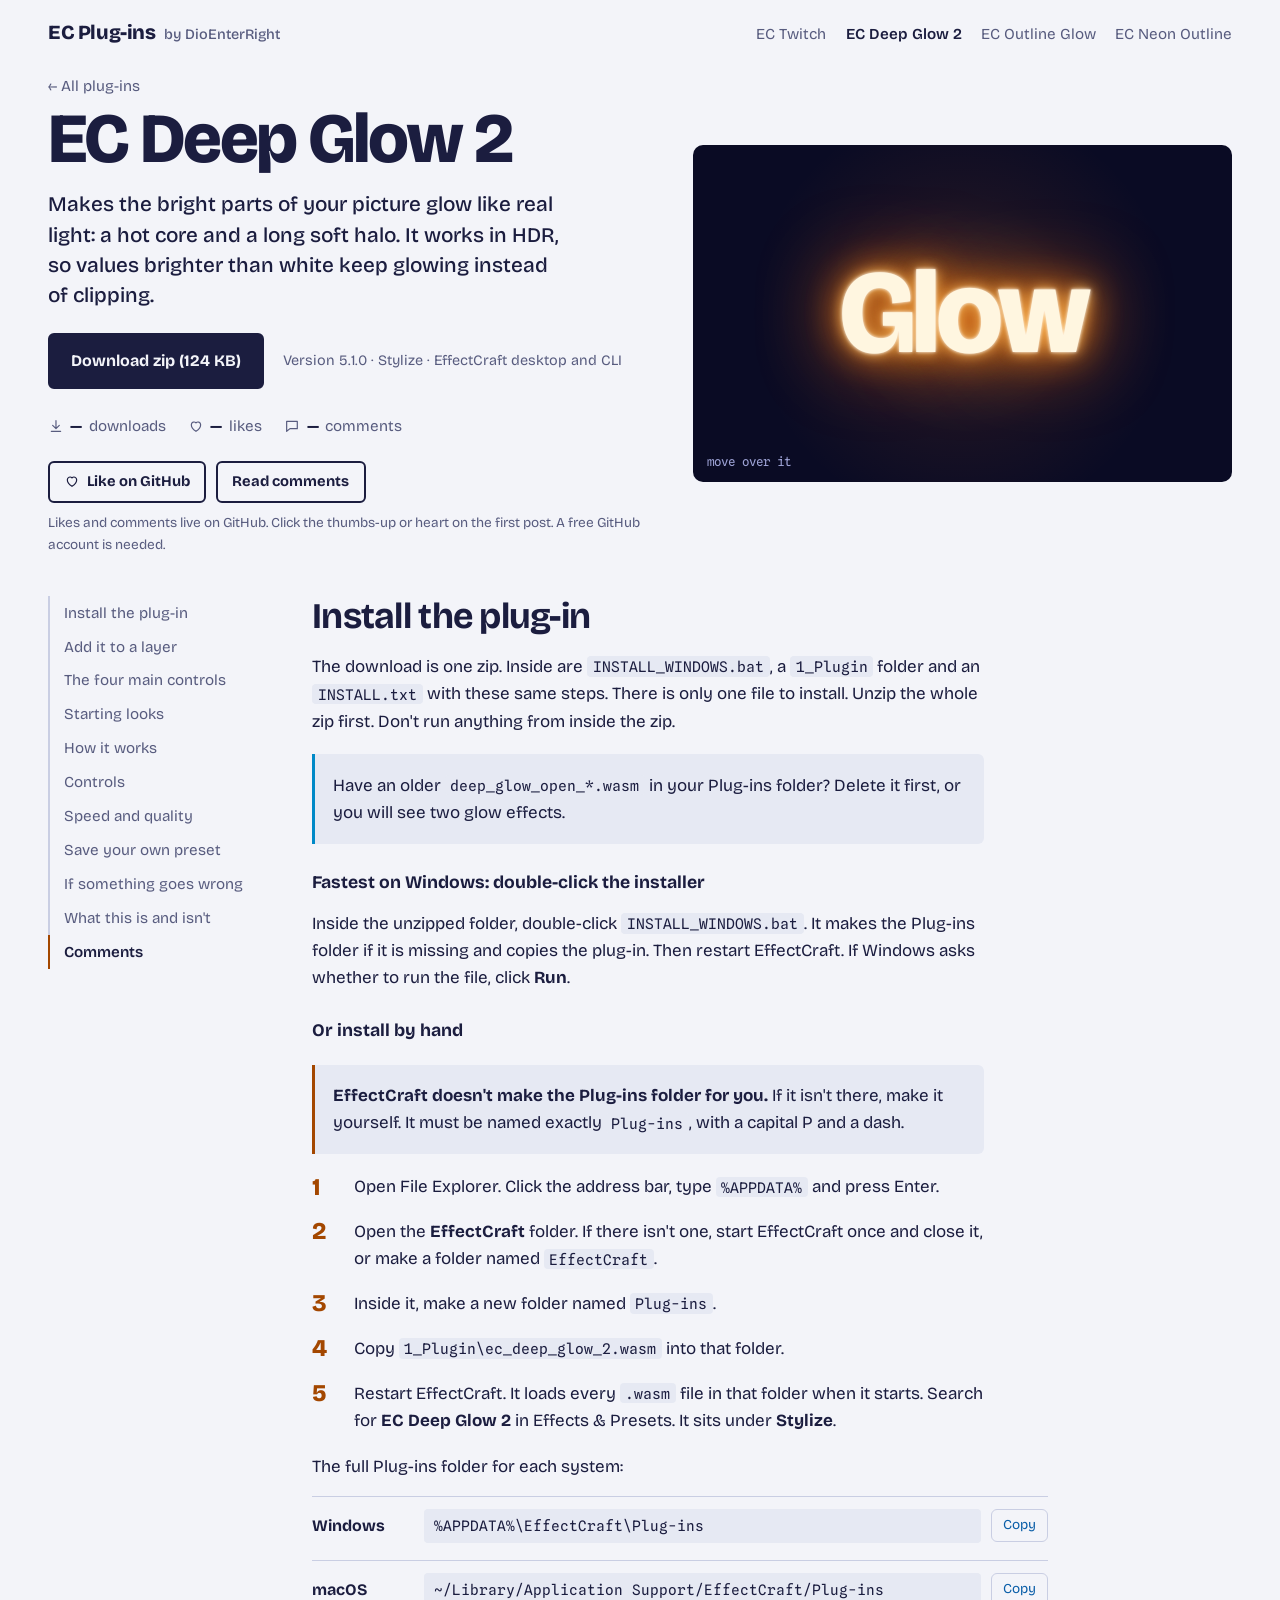
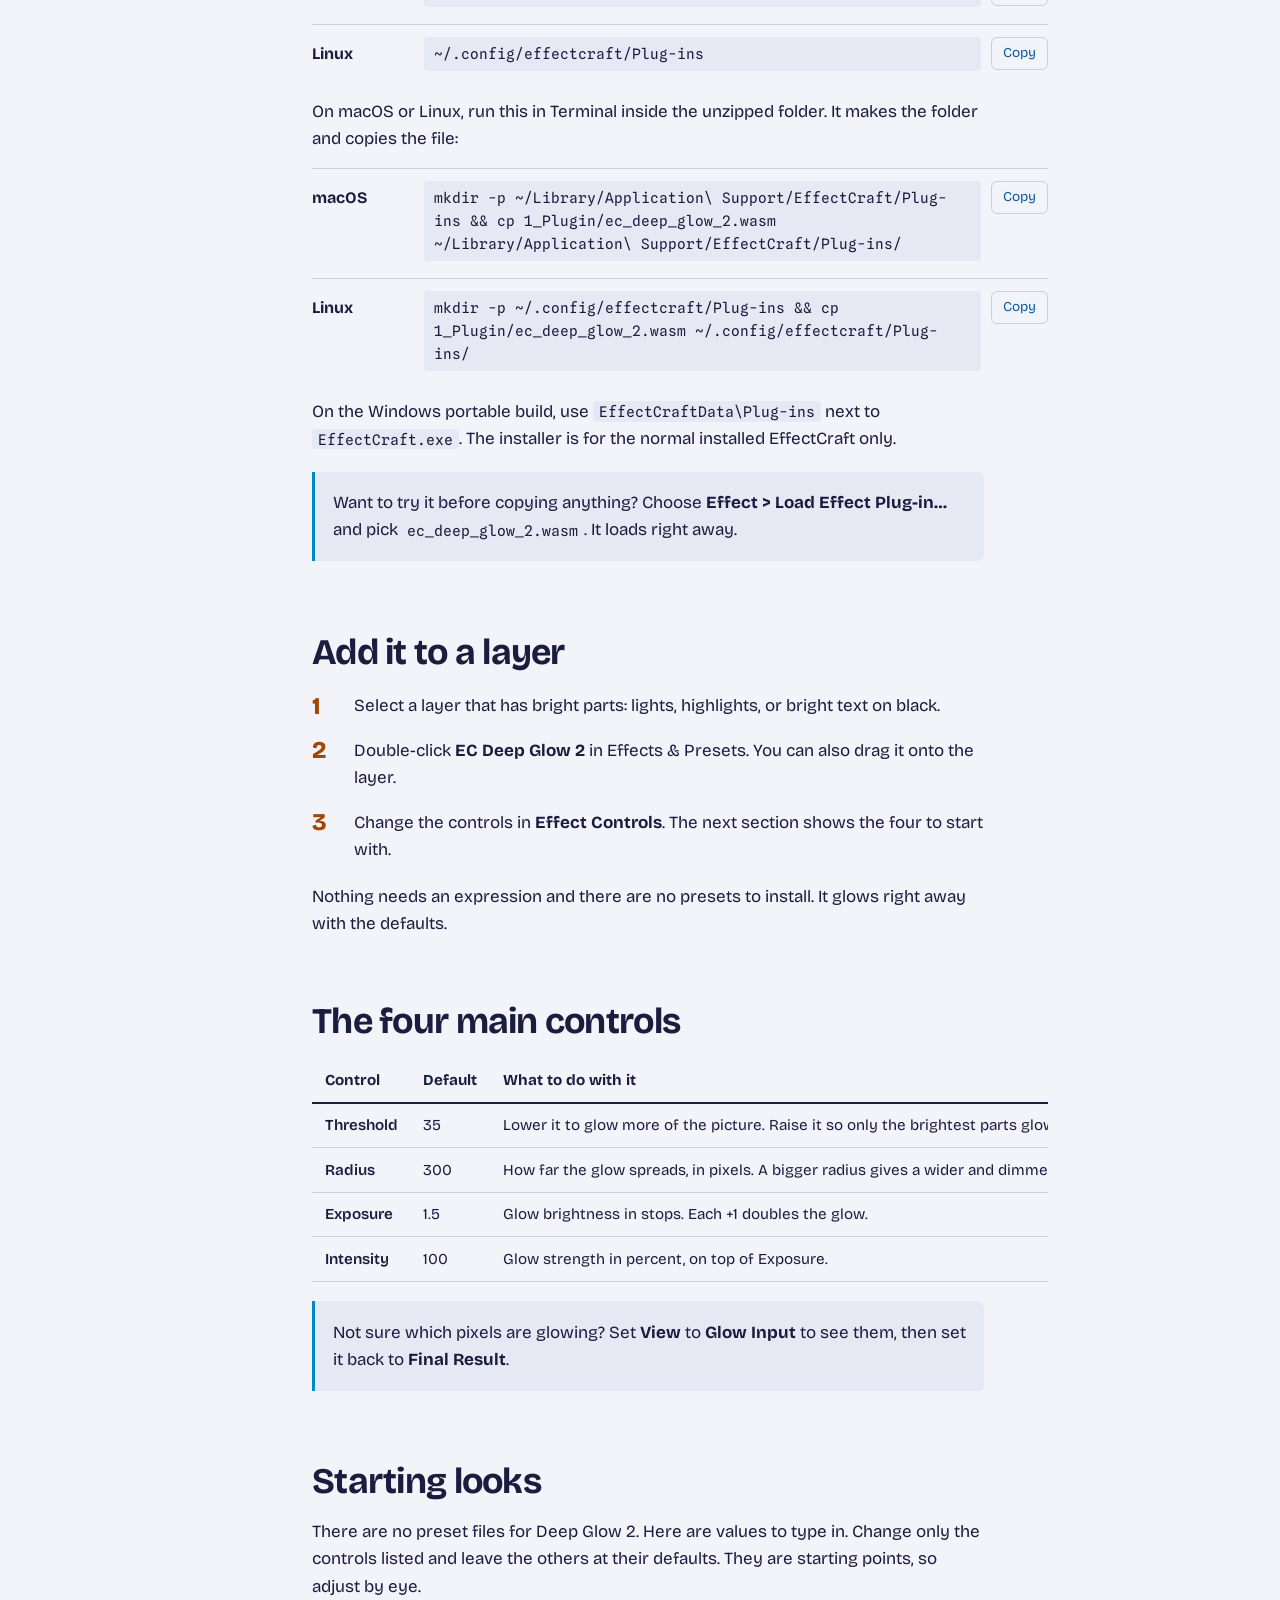
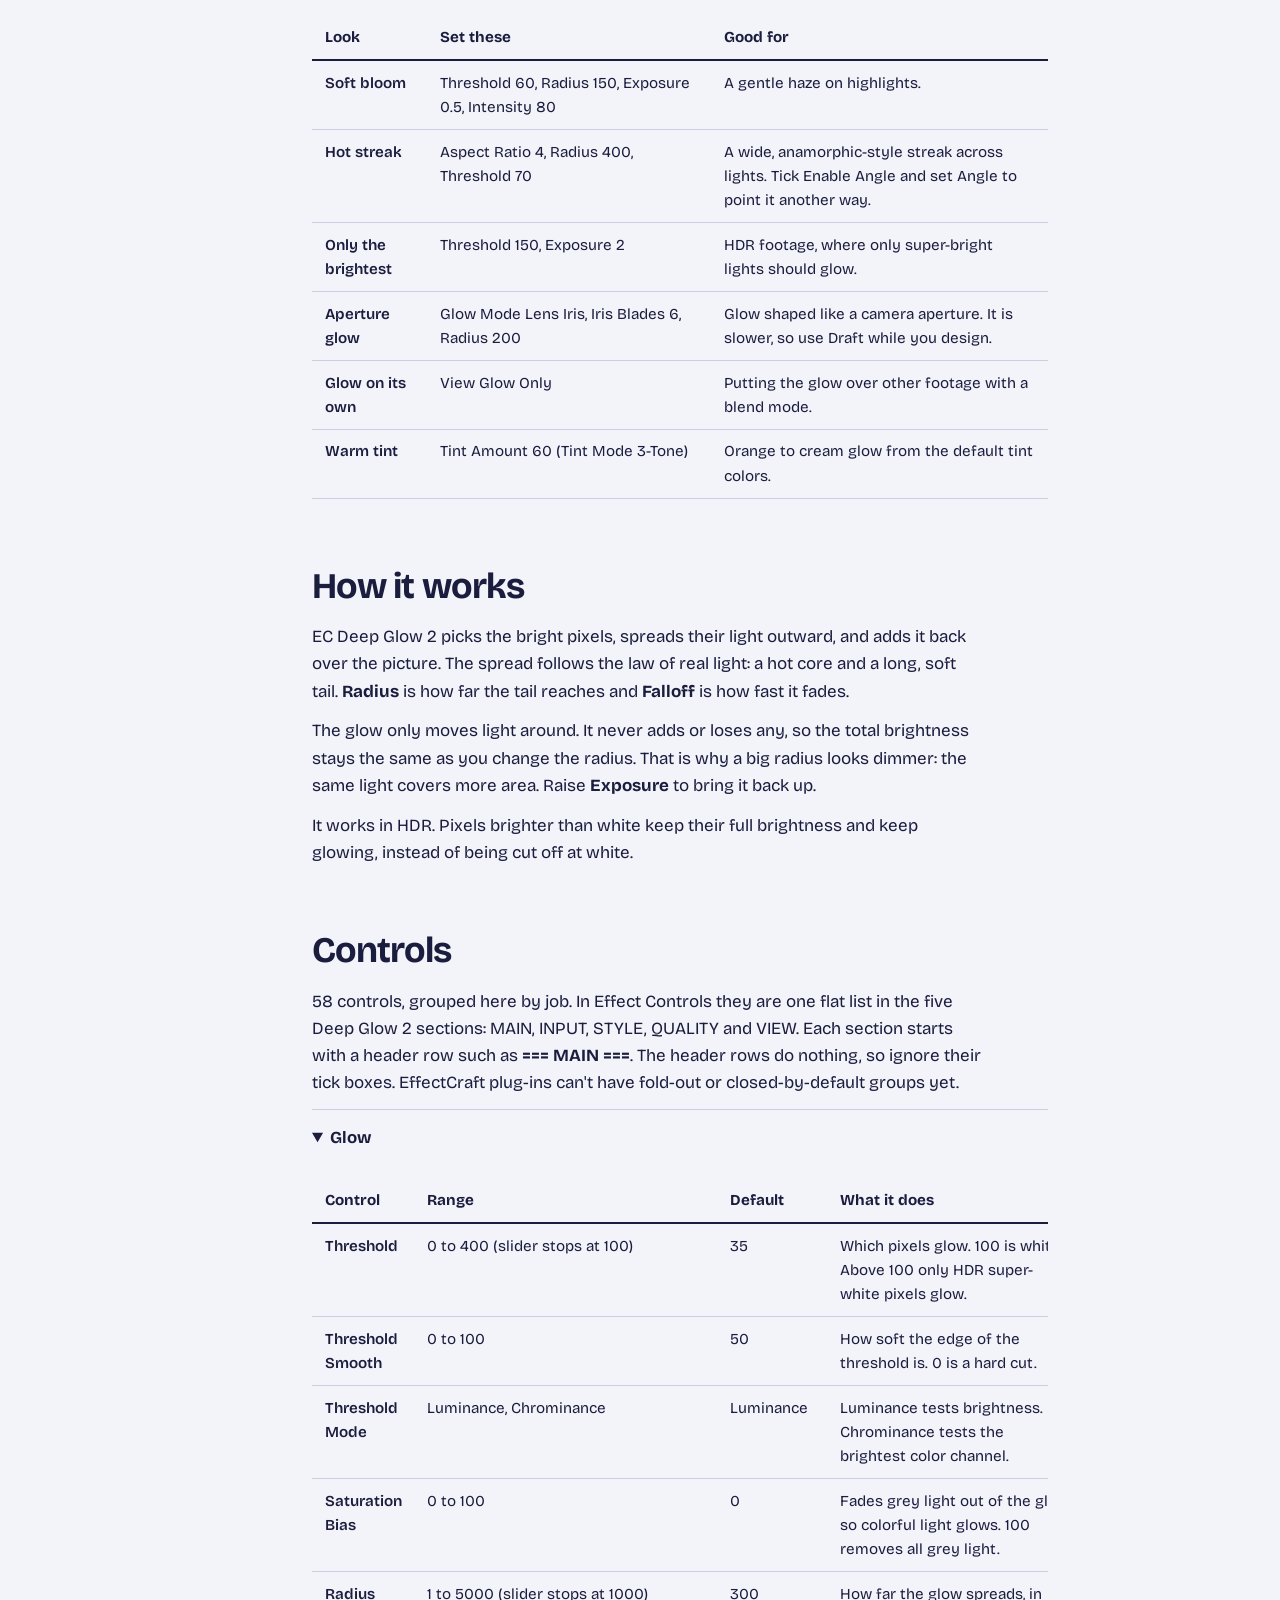
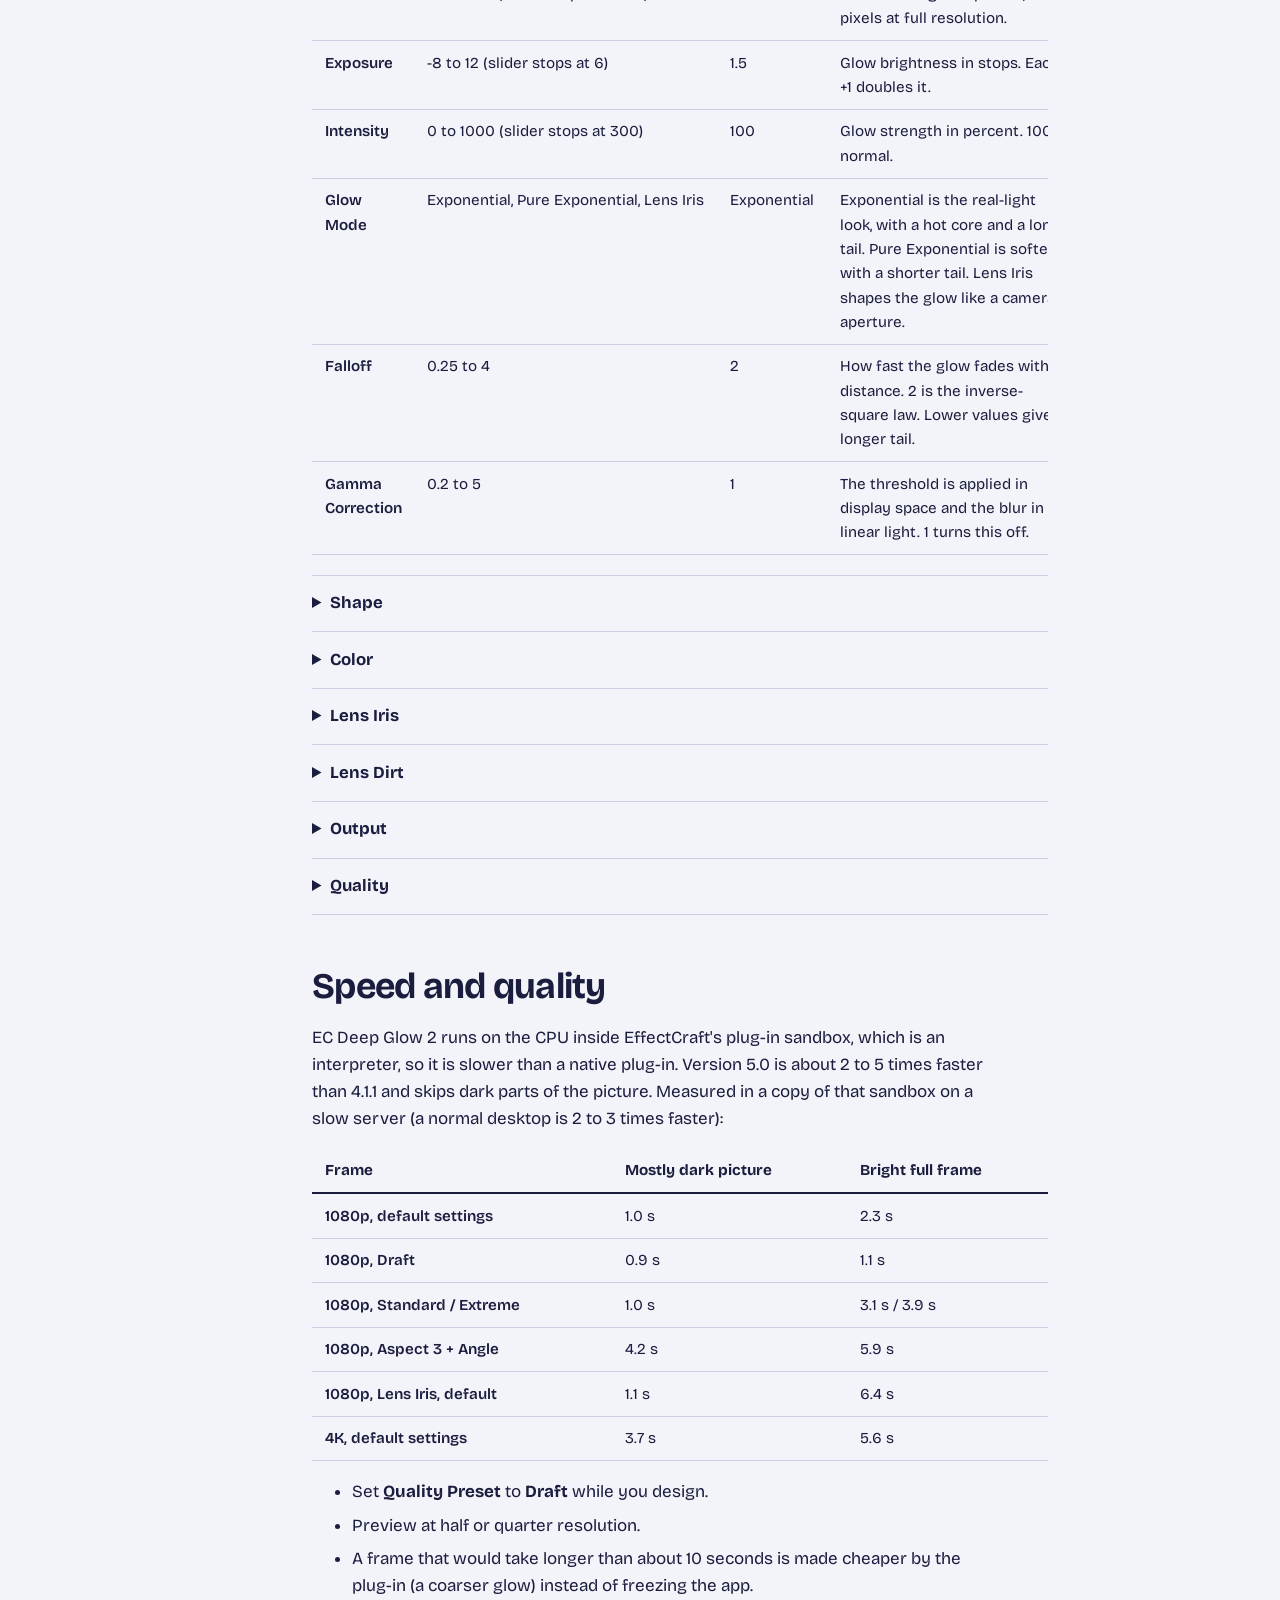
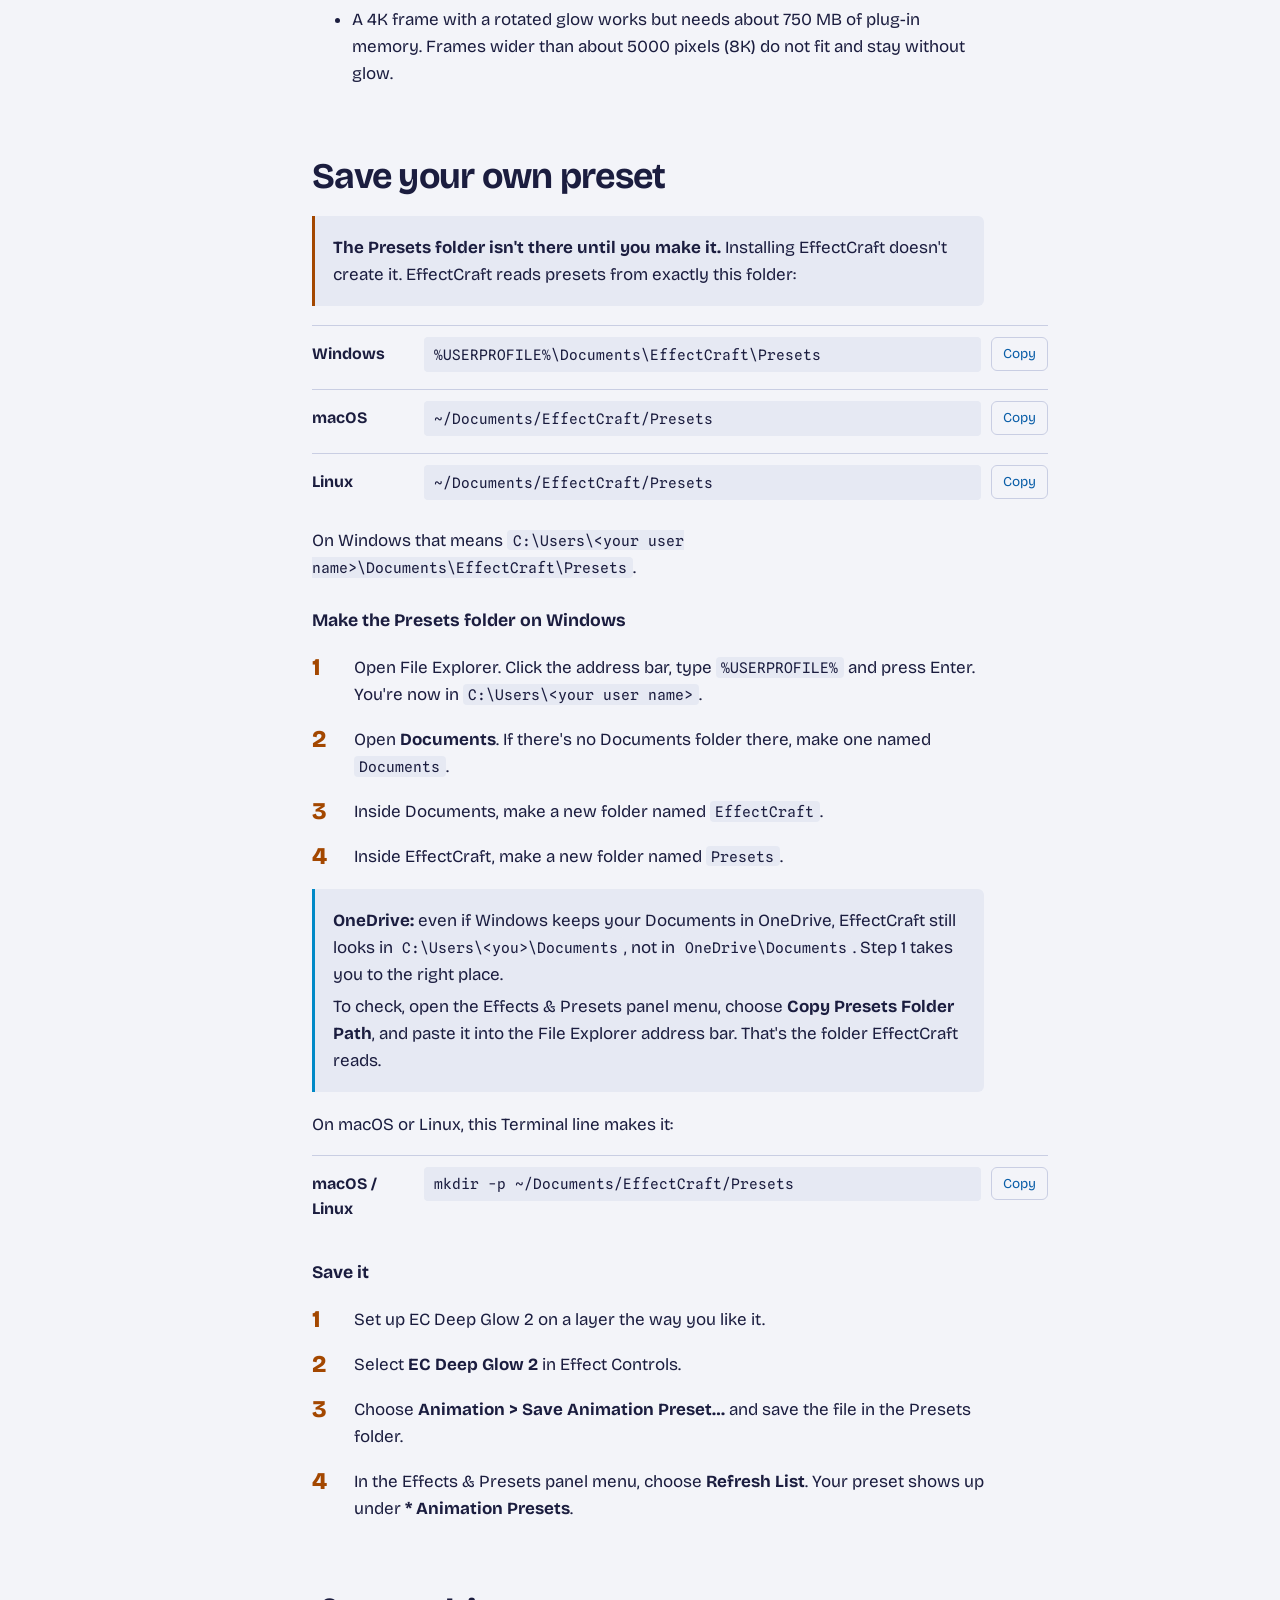
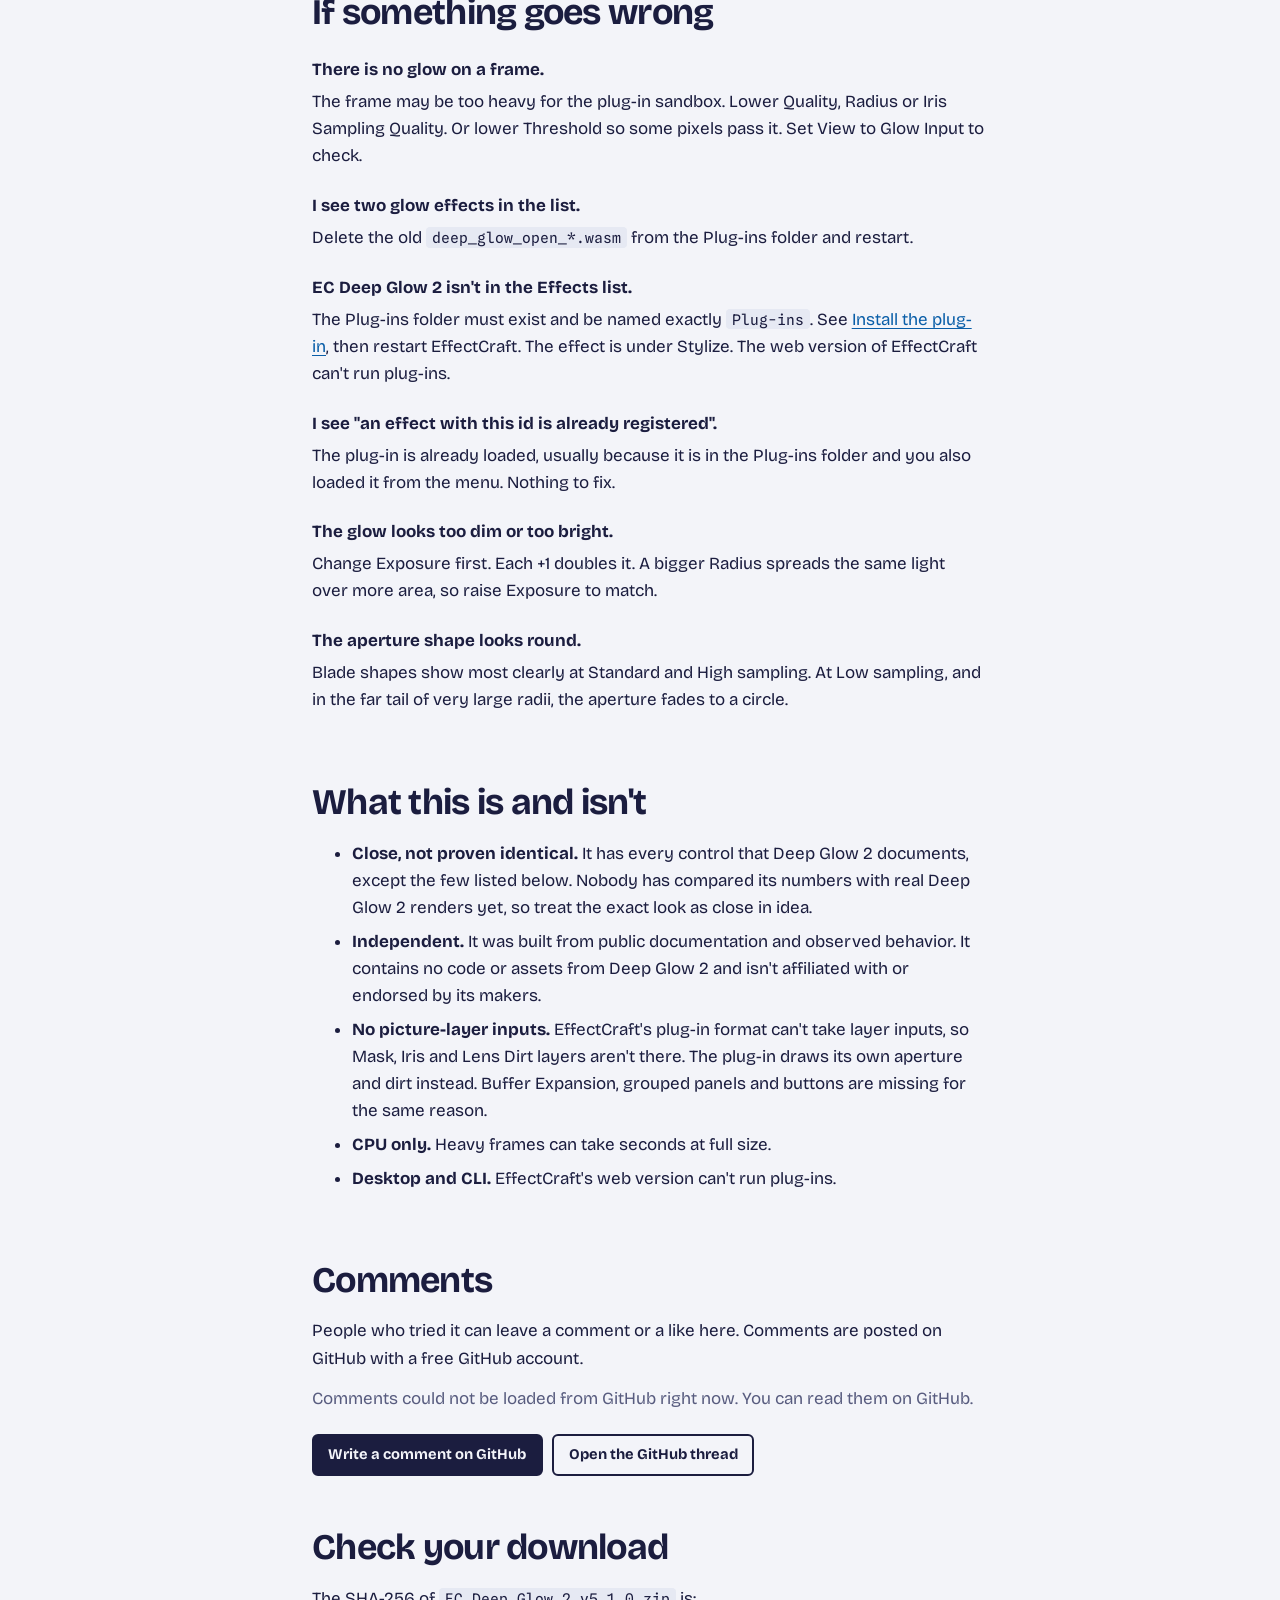
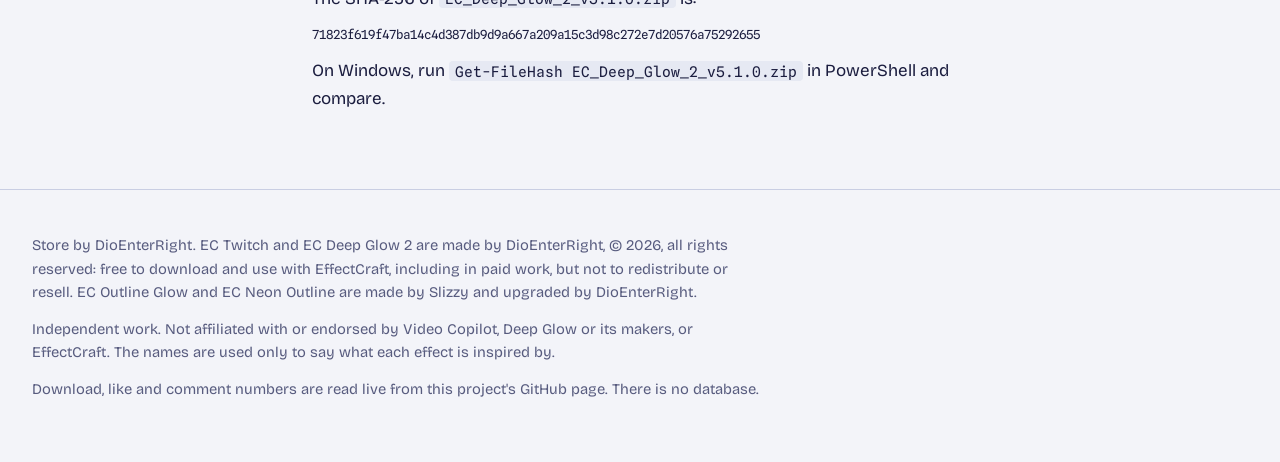
==== commit cec94dd6: "EC Twitch 1.2.0 + EC Deep Glow 2 5.1.0 + store v9" ====
--- a/deep-glow-2/index.html
+++ b/deep-glow-2/index.html
@@ -25,8 +25,8 @@
     <h1>EC Deep Glow 2</h1>
     <p class="pitch">Makes the bright parts of your picture glow like real light: a hot core and a long soft halo. It works in HDR, so values brighter than white keep glowing instead of clipping.</p>
     <div class="buy">
-      <a class="btn" data-dl="deep-glow-2" href="../downloads/EC_Deep_Glow_2_v5.0.0.zip" download>Download zip (124 KB)</a>
-      <span class="meta">Version 5.0.0 · Stylize · EffectCraft desktop and CLI</span>
+      <a class="btn" data-dl="deep-glow-2" href="../downloads/EC_Deep_Glow_2_v5.1.0.zip" download>Download zip (124 KB)</a>
+      <span class="meta">Version 5.1.0 · Stylize · EffectCraft desktop and CLI</span>
     </div>
     <ul class="stats" aria-label="EC Deep Glow 2 numbers from GitHub"><li><svg viewBox="0 0 24 24" aria-hidden="true"><path d="M12 4v11M7 11l5 5 5-5M5 20h14"/></svg><b data-stat="downloads" data-product="deep-glow-2">—</b> downloads</li><li><svg viewBox="0 0 24 24" aria-hidden="true"><path d="M12 20s-7-4.4-7-10a4 4 0 0 1 7-2.6A4 4 0 0 1 19 10c0 5.6-7 10-7 10z"/></svg><b data-stat="likes" data-product="deep-glow-2">—</b> likes</li><li><svg viewBox="0 0 24 24" aria-hidden="true"><path d="M4 5h16v11H9l-5 4z"/></svg><b data-stat="comments" data-product="deep-glow-2">—</b> comments</li></ul>
     <div class="likebar">
@@ -116,7 +116,7 @@
 
 <section id="controls">
   <h2>Controls</h2>
-  <p>58 controls, grouped here by job. In Effect Controls they are one flat list in the same order and with the same names as Deep Glow 2, so tutorials are easy to follow. EffectCraft plug-ins can't have fold-out groups yet.</p>
+  <p>58 controls, grouped here by job. In Effect Controls they are one flat list in the five Deep Glow 2 sections: MAIN, INPUT, STYLE, QUALITY and VIEW. Each section starts with a header row such as <strong>=== MAIN ===</strong>. The header rows do nothing, so ignore their tick boxes. EffectCraft plug-ins can't have fold-out or closed-by-default groups yet.</p>
   <details open><summary>Glow</summary><div class="scroll"><table class="ref"><thead><tr><th scope="col">Control</th><th scope="col">Range</th><th scope="col">Default</th><th scope="col">What it does</th></tr></thead><tbody><tr><th scope="row">Threshold</th><td>0 to 400 (slider stops at 100)</td><td>35</td><td>Which pixels glow. 100 is white. Above 100 only HDR super-white pixels glow.</td></tr>
 <tr><th scope="row">Threshold Smooth</th><td>0 to 100</td><td>50</td><td>How soft the edge of the threshold is. 0 is a hard cut.</td></tr>
 <tr><th scope="row">Threshold Mode</th><td>Luminance, Chrominance</td><td>Luminance</td><td>Luminance tests brightness. Chrominance tests the brightest color channel.</td></tr>
@@ -126,7 +126,7 @@
 <tr><th scope="row">Intensity</th><td>0 to 1000 (slider stops at 300)</td><td>100</td><td>Glow strength in percent. 100 is normal.</td></tr>
 <tr><th scope="row">Glow Mode</th><td>Exponential, Pure Exponential, Lens Iris</td><td>Exponential</td><td>Exponential is the real-light look, with a hot core and a long tail. Pure Exponential is softer with a shorter tail. Lens Iris shapes the glow like a camera aperture.</td></tr>
 <tr><th scope="row">Falloff</th><td>0.25 to 4</td><td>2</td><td>How fast the glow fades with distance. 2 is the inverse-square law. Lower values give a longer tail.</td></tr>
-<tr><th scope="row">Scene Gamma</th><td>0.2 to 5</td><td>1</td><td>The threshold is applied in display space and the blur in linear light. 1 turns this off.</td></tr></tbody></table></div></details>
+<tr><th scope="row">Gamma Correction</th><td>0.2 to 5</td><td>1</td><td>The threshold is applied in display space and the blur in linear light. 1 turns this off.</td></tr></tbody></table></div></details>
 <details><summary>Shape</summary><div class="scroll"><table class="ref"><thead><tr><th scope="col">Control</th><th scope="col">Range</th><th scope="col">Default</th><th scope="col">What it does</th></tr></thead><tbody><tr><th scope="row">Aspect Ratio</th><td>0.1 to 10</td><td>1</td><td>Stretches the glow. Above 1 is wide and below 1 is tall. The glow keeps the same total area.</td></tr>
 <tr><th scope="row">Enable Angle</th><td>On or off</td><td>Off</td><td>Turns on Angle. Only matters when Aspect Ratio is not 1.</td></tr>
 <tr><th scope="row">Angle</th><td>-360 to 360</td><td>0</td><td>Rotates a stretched glow.</td></tr>
@@ -170,7 +170,7 @@
 <tr><th scope="row">Unmult (Required for Alpha)</th><td>On or off</td><td>On</td><td>On lets the glow add to the layer&#x27;s transparency. Off keeps the original transparency.</td></tr>
 <tr><th scope="row">Dither</th><td>0 to 100</td><td>100</td><td>Adds fine noise to the glow to hide banding. 0 is off.</td></tr>
 <tr><th scope="row">Dither Monochromatic</th><td>On or off</td><td>On</td><td>On uses one noise value for all colors. Off uses separate noise for each color.</td></tr></tbody></table></div></details>
-<details><summary>Quality</summary><div class="scroll"><table class="ref"><thead><tr><th scope="col">Control</th><th scope="col">Range</th><th scope="col">Default</th><th scope="col">What it does</th></tr></thead><tbody><tr><th scope="row">Quality</th><td>Draft, Low, Medium, Standard, High, Extreme, Custom</td><td>Medium</td><td>Draft is fastest and Extreme is smoothest. Custom unlocks the three Custom controls.</td></tr>
+<details><summary>Quality</summary><div class="scroll"><table class="ref"><thead><tr><th scope="col">Control</th><th scope="col">Range</th><th scope="col">Default</th><th scope="col">What it does</th></tr></thead><tbody><tr><th scope="row">Quality Preset</th><td>Draft, Low, Medium, Standard, High, Extreme, Custom</td><td>Medium</td><td>Draft is fastest and Extreme is smoothest. Custom unlocks the three Custom controls.</td></tr>
 <tr><th scope="row">Downsampling</th><td>0 to 6</td><td>0</td><td>How many times the picture is halved before it glows. Higher is faster and softer.</td></tr>
 <tr><th scope="row">Glow Steps Multiplier</th><td>1 to 8</td><td>3</td><td>How many Gaussian layers are used per octave. More is smoother and slower.</td></tr>
 <tr><th scope="row">Iterations</th><td>1 to 15</td><td>15</td><td>How many glow layers are built. Fewer is faster.</td></tr>
@@ -188,7 +188,7 @@
 <tr><th scope="row">1080p, Lens Iris, default</th><td>1.1 s</td><td>6.4 s</td></tr>
 <tr><th scope="row">4K, default settings</th><td>3.7 s</td><td>5.6 s</td></tr></tbody></table></div>
   <ul>
-    <li>Set <strong>Quality</strong> to <strong>Draft</strong> while you design.</li>
+    <li>Set <strong>Quality Preset</strong> to <strong>Draft</strong> while you design.</li>
     <li>Preview at half or quarter resolution.</li>
     <li>A frame that would take longer than about 10 seconds is made cheaper by the plug-in (a coarser glow) instead of freezing the app.</li>
     <li>A 4K frame with a rotated glow works but needs about 750 MB of plug-in memory. Frames wider than about 5000 pixels (8K) do not fit and stay without glow.</li>
@@ -261,9 +261,9 @@
 </section>
 <section id="verify">
   <h2>Check your download</h2>
-  <p>The SHA-256 of <code>EC_Deep_Glow_2_v5.0.0.zip</code> is:</p>
-  <p class="sha">19020b5fd6ce14d9756b9f4b6337563c82e443aa27fb16ce76c55a5fe3aca404</p>
-  <p>On Windows, run <code>Get-FileHash EC_Deep_Glow_2_v5.0.0.zip</code> in PowerShell and compare.</p>
+  <p>The SHA-256 of <code>EC_Deep_Glow_2_v5.1.0.zip</code> is:</p>
+  <p class="sha">71823f619f47ba14c4d387db9d9a667a209a15c3d98c272e7d20576a75292655</p>
+  <p>On Windows, run <code>Get-FileHash EC_Deep_Glow_2_v5.1.0.zip</code> in PowerShell and compare.</p>
 </section>
 
 </main>
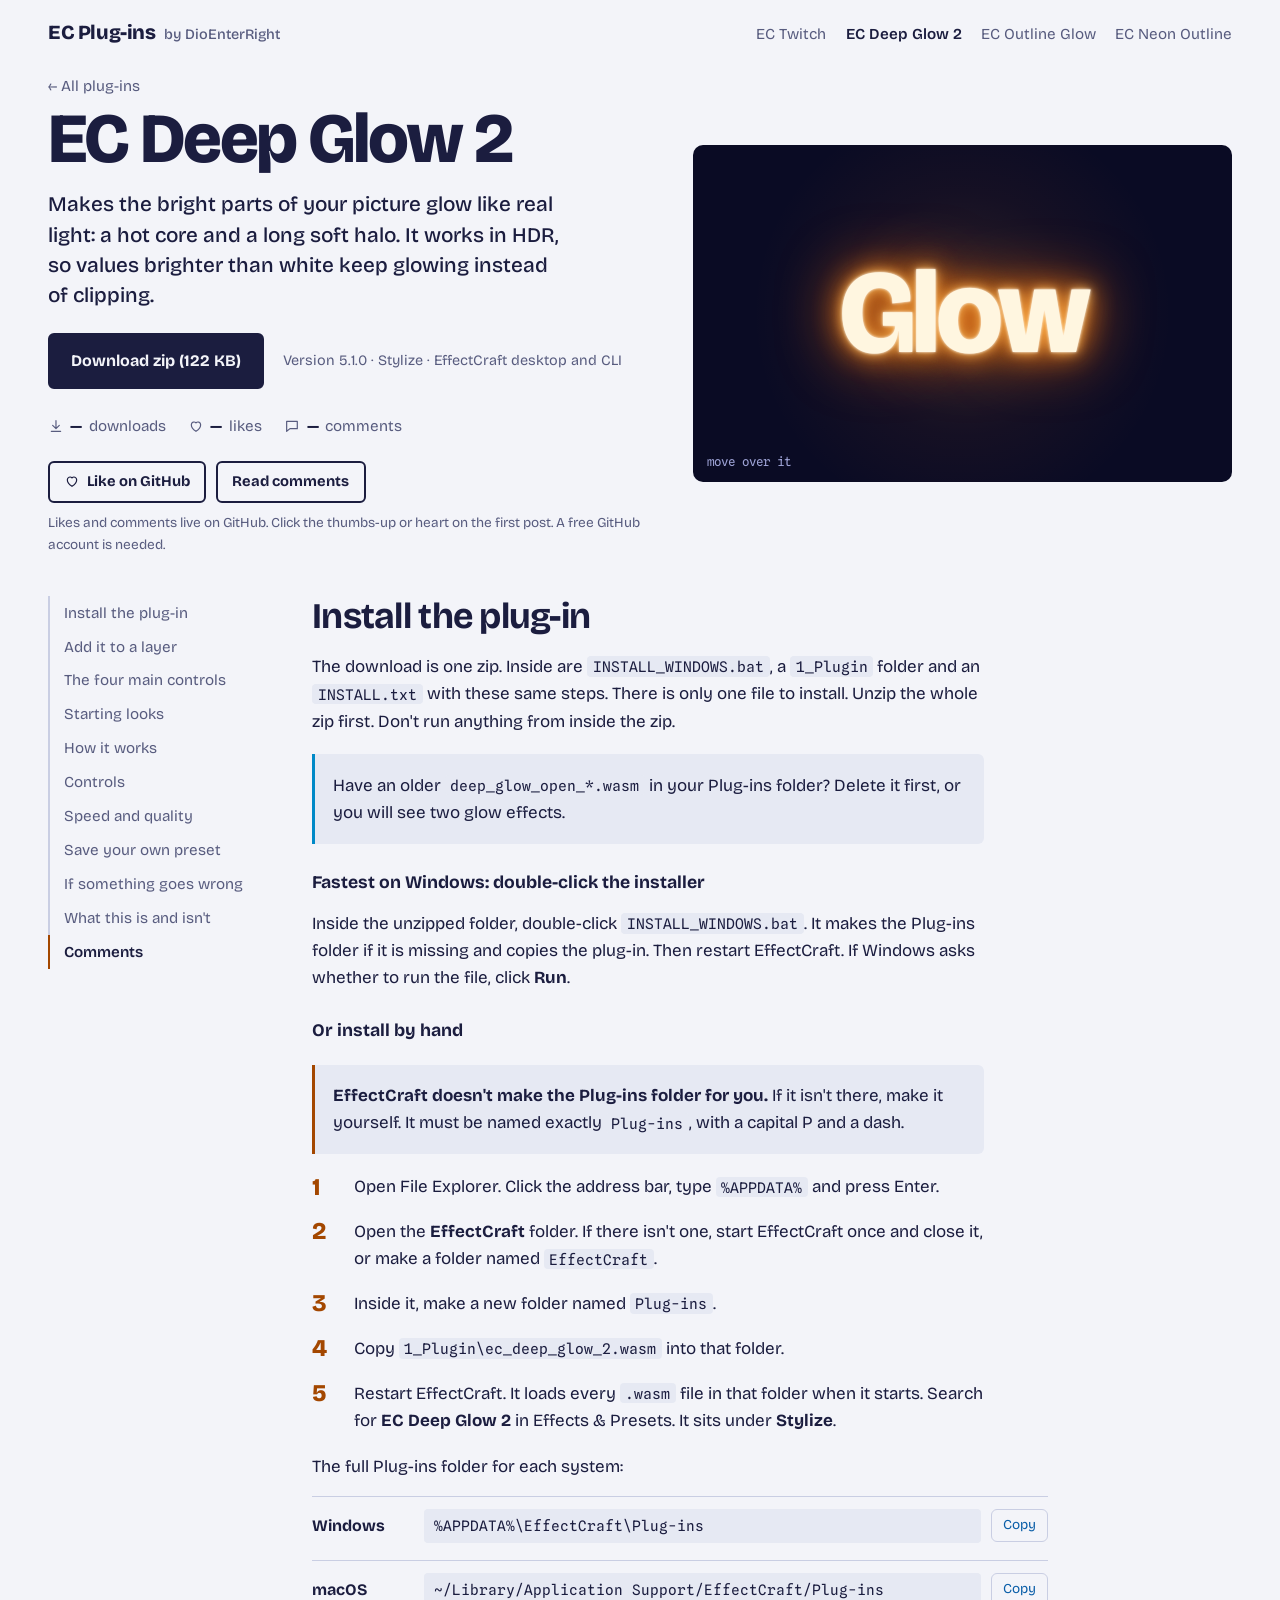
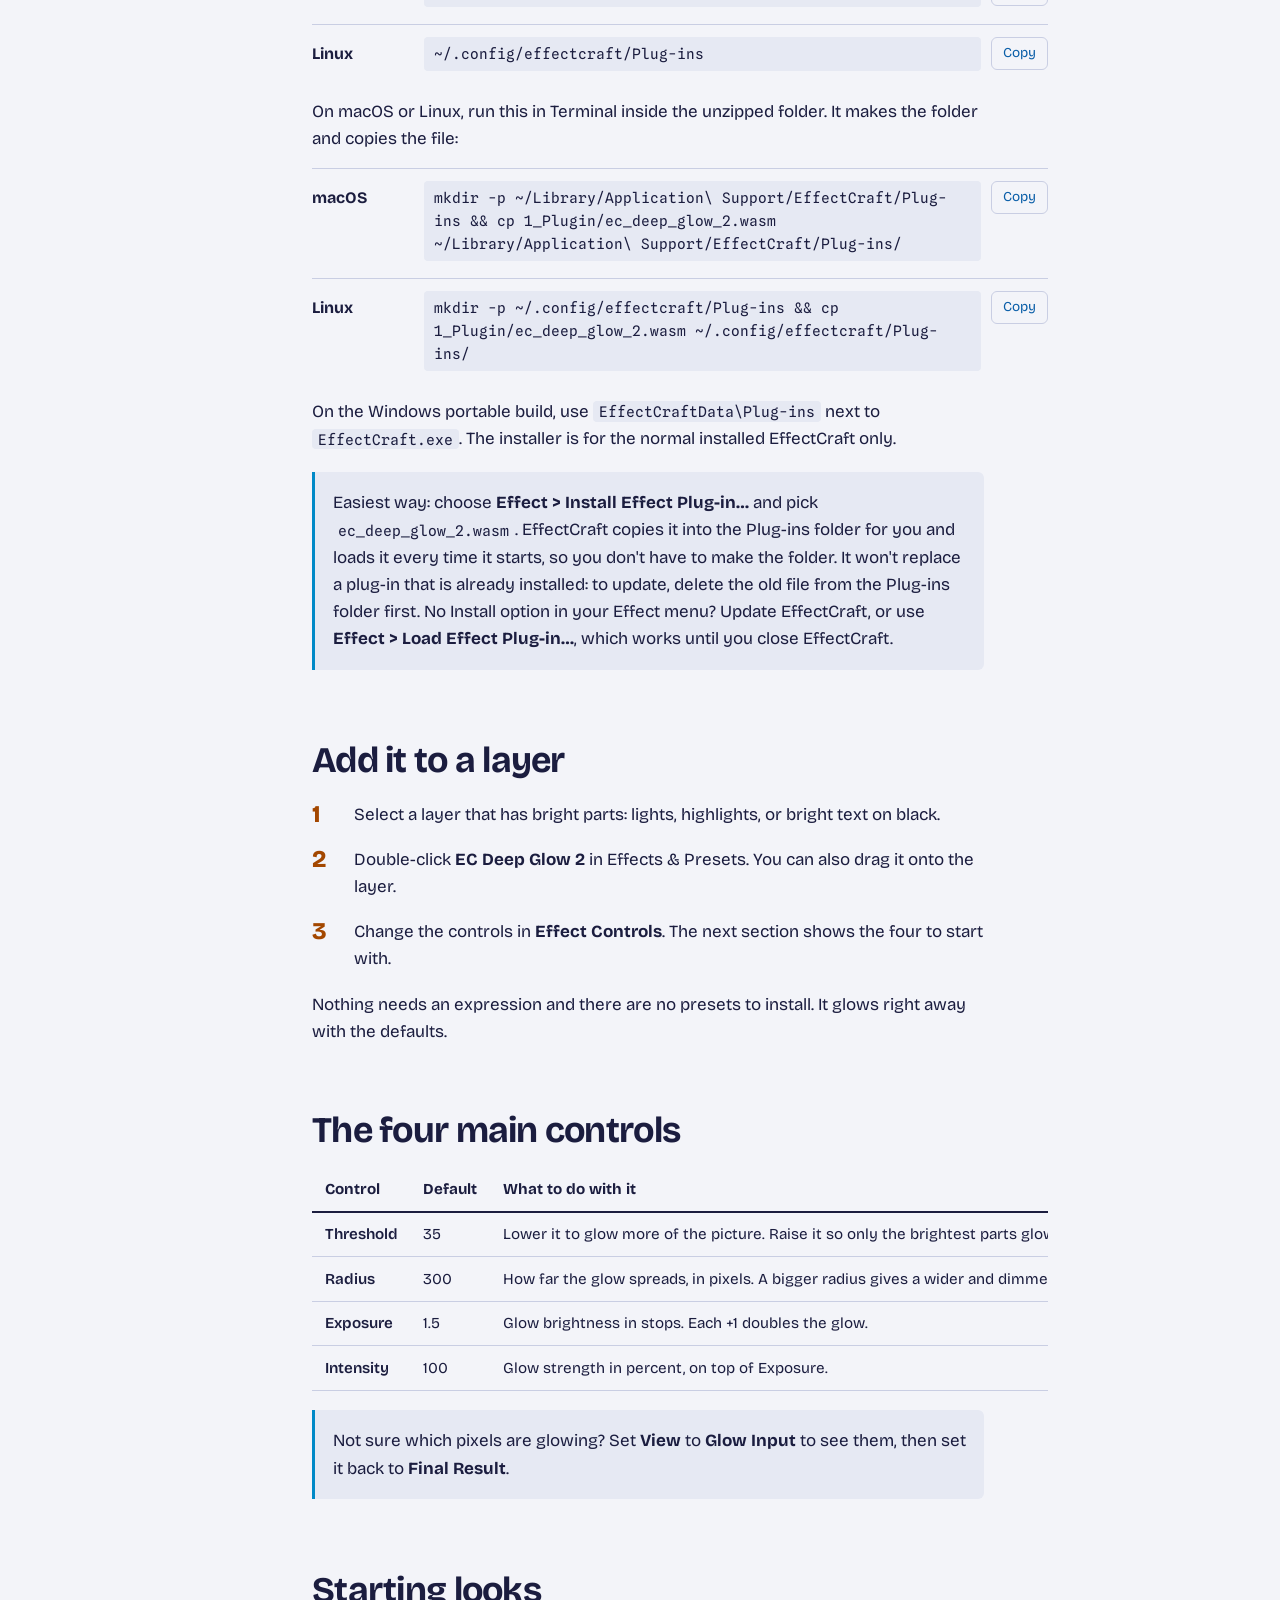
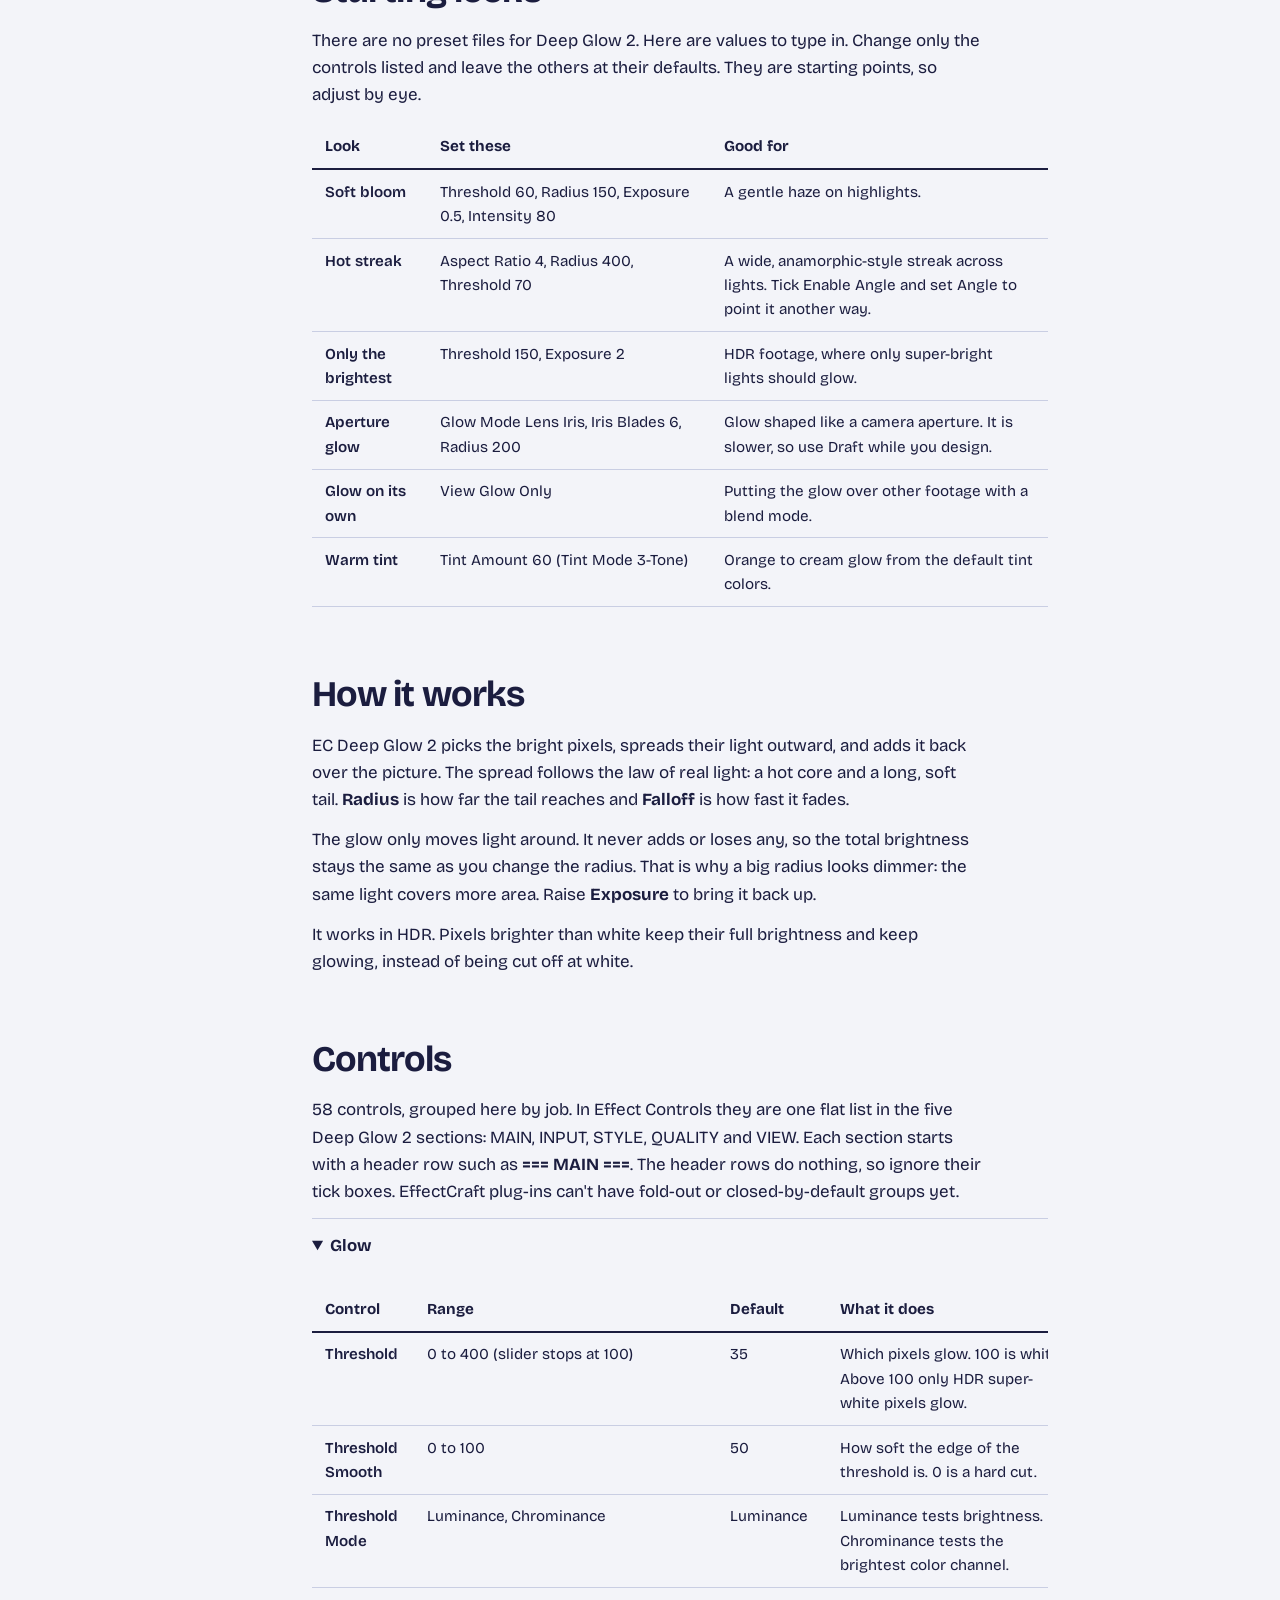
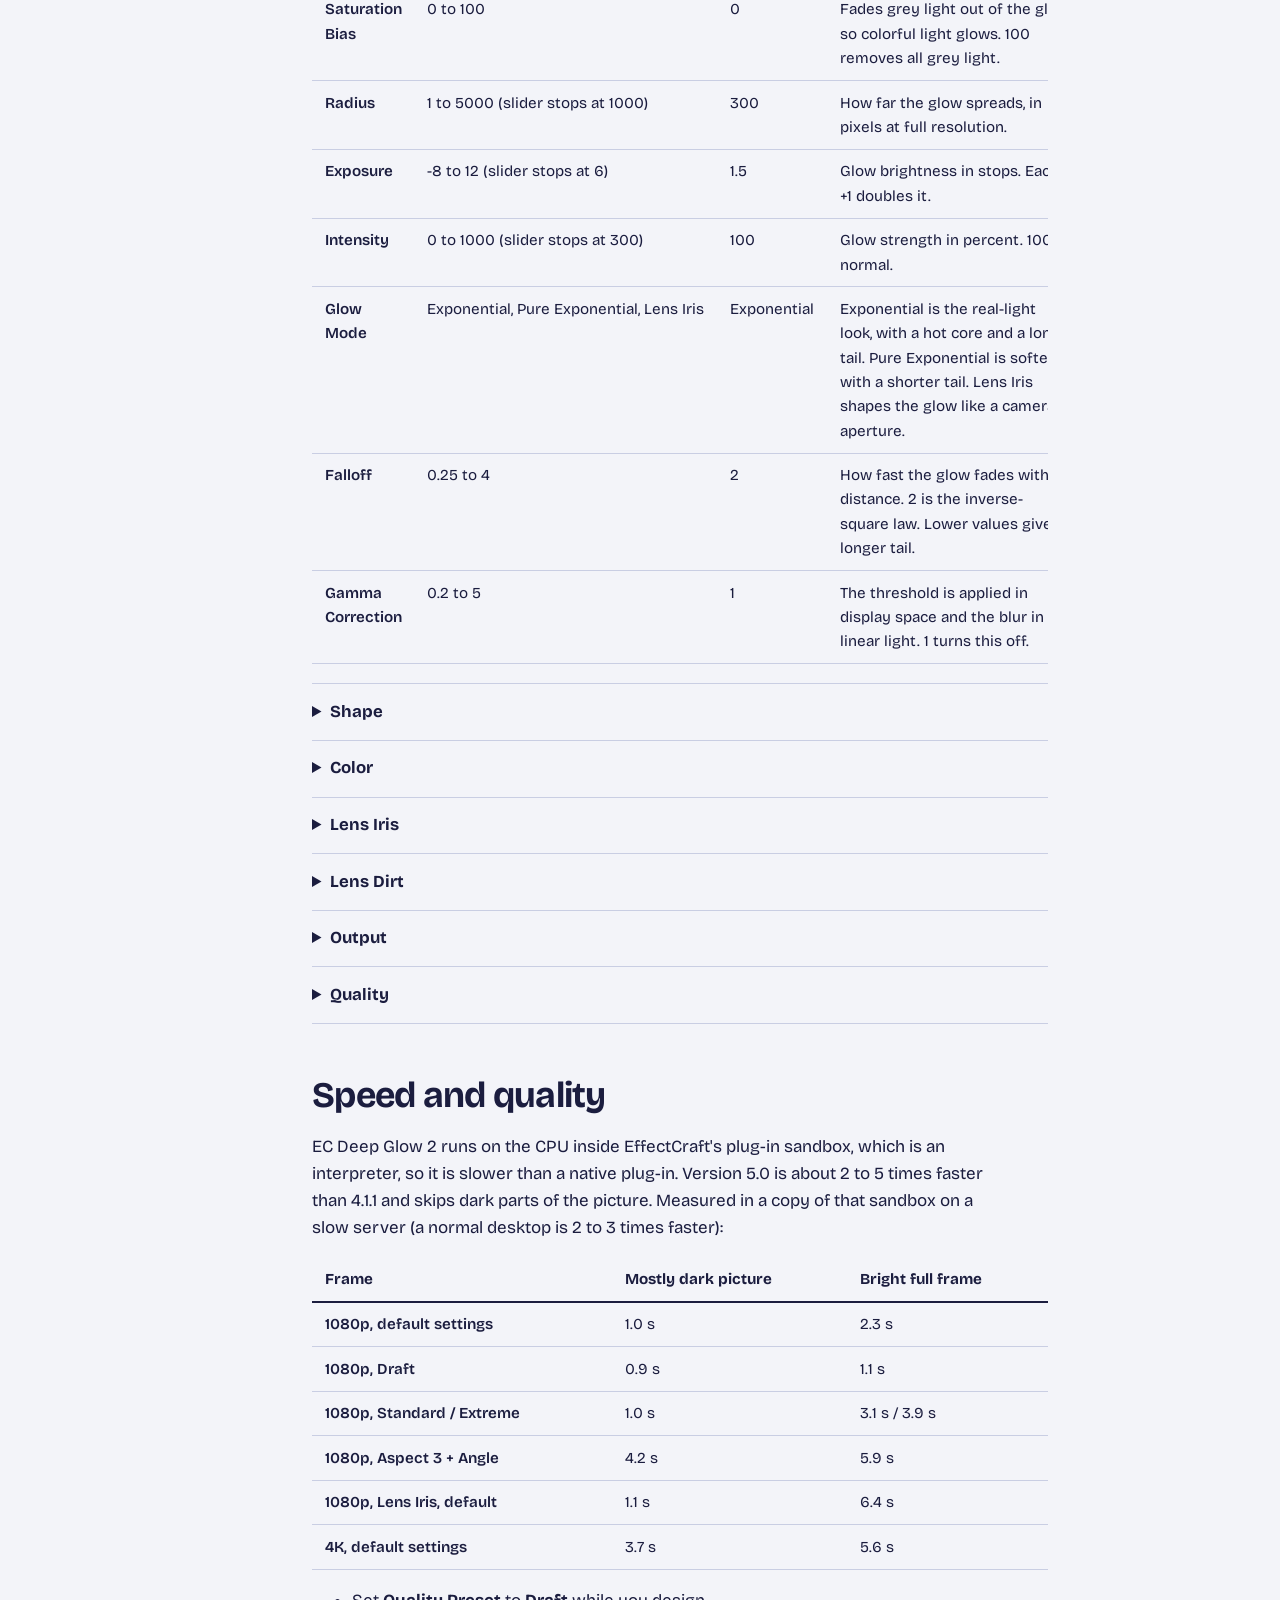
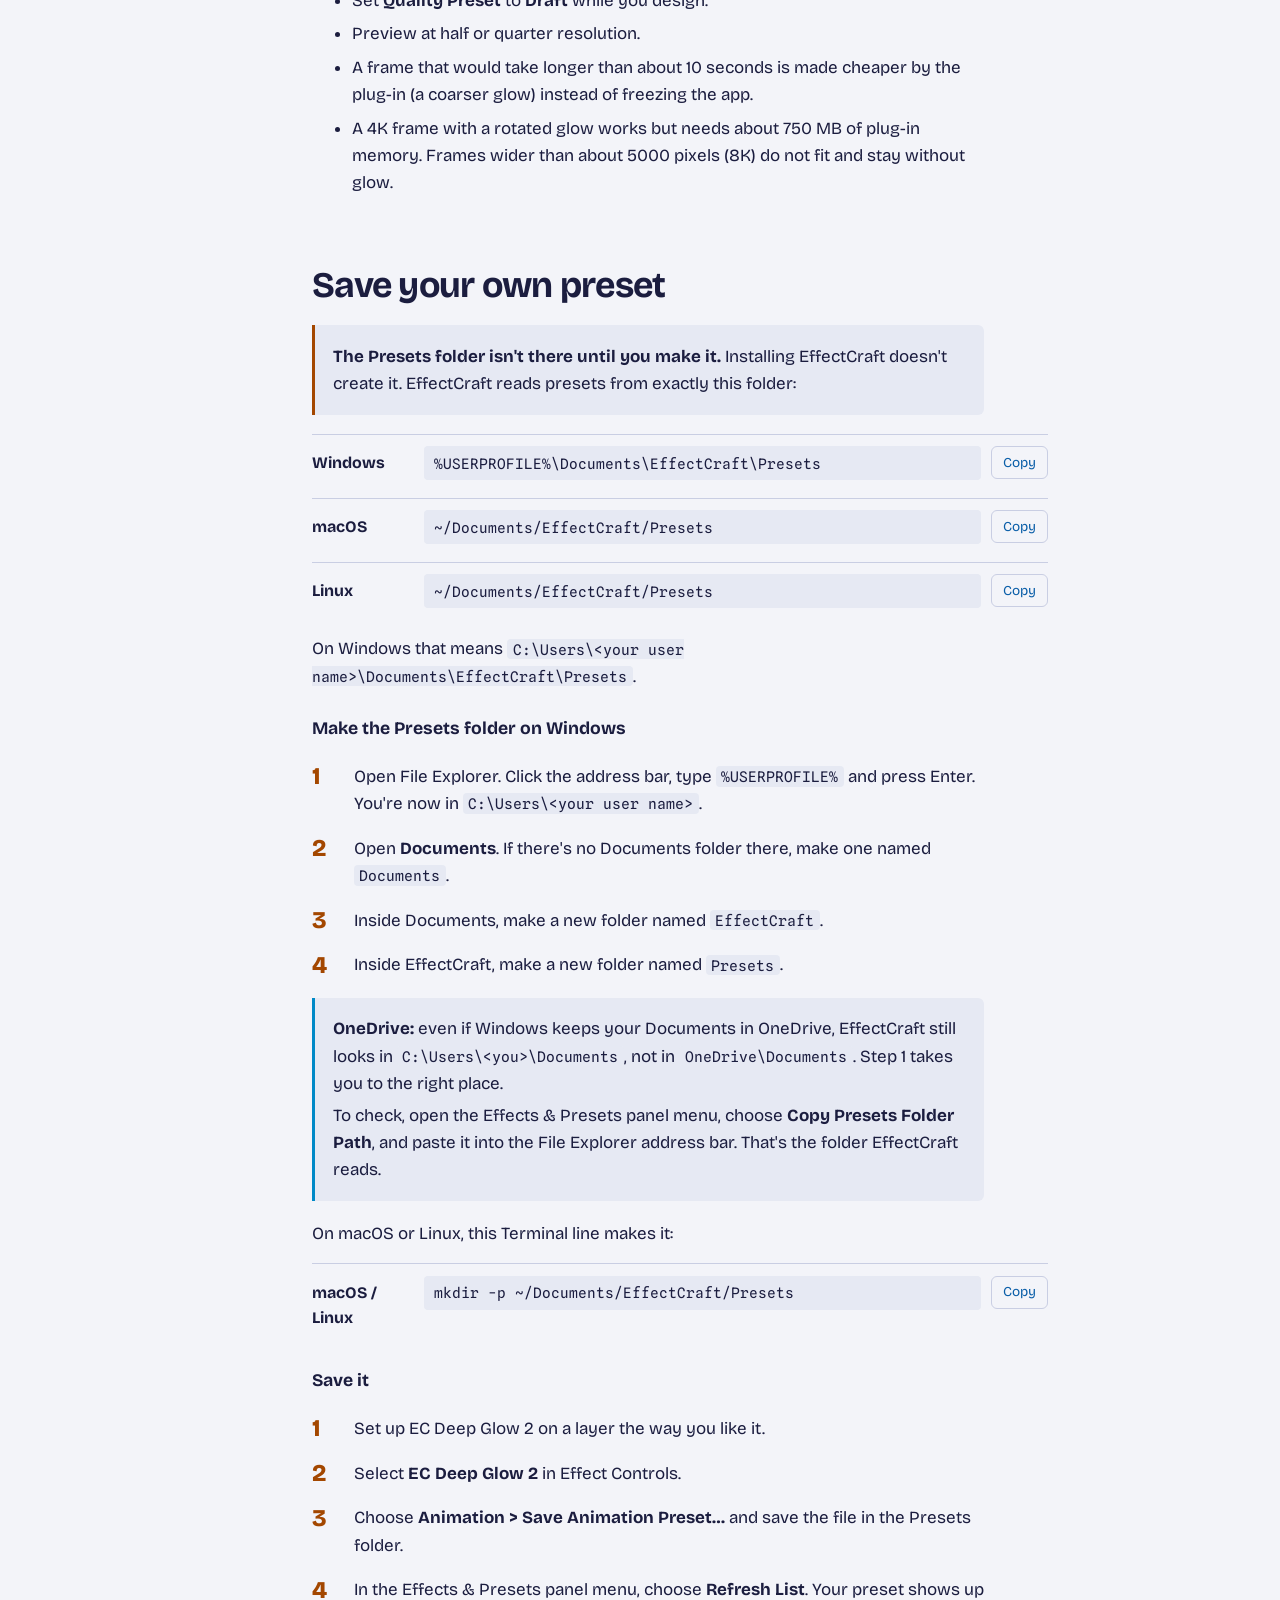
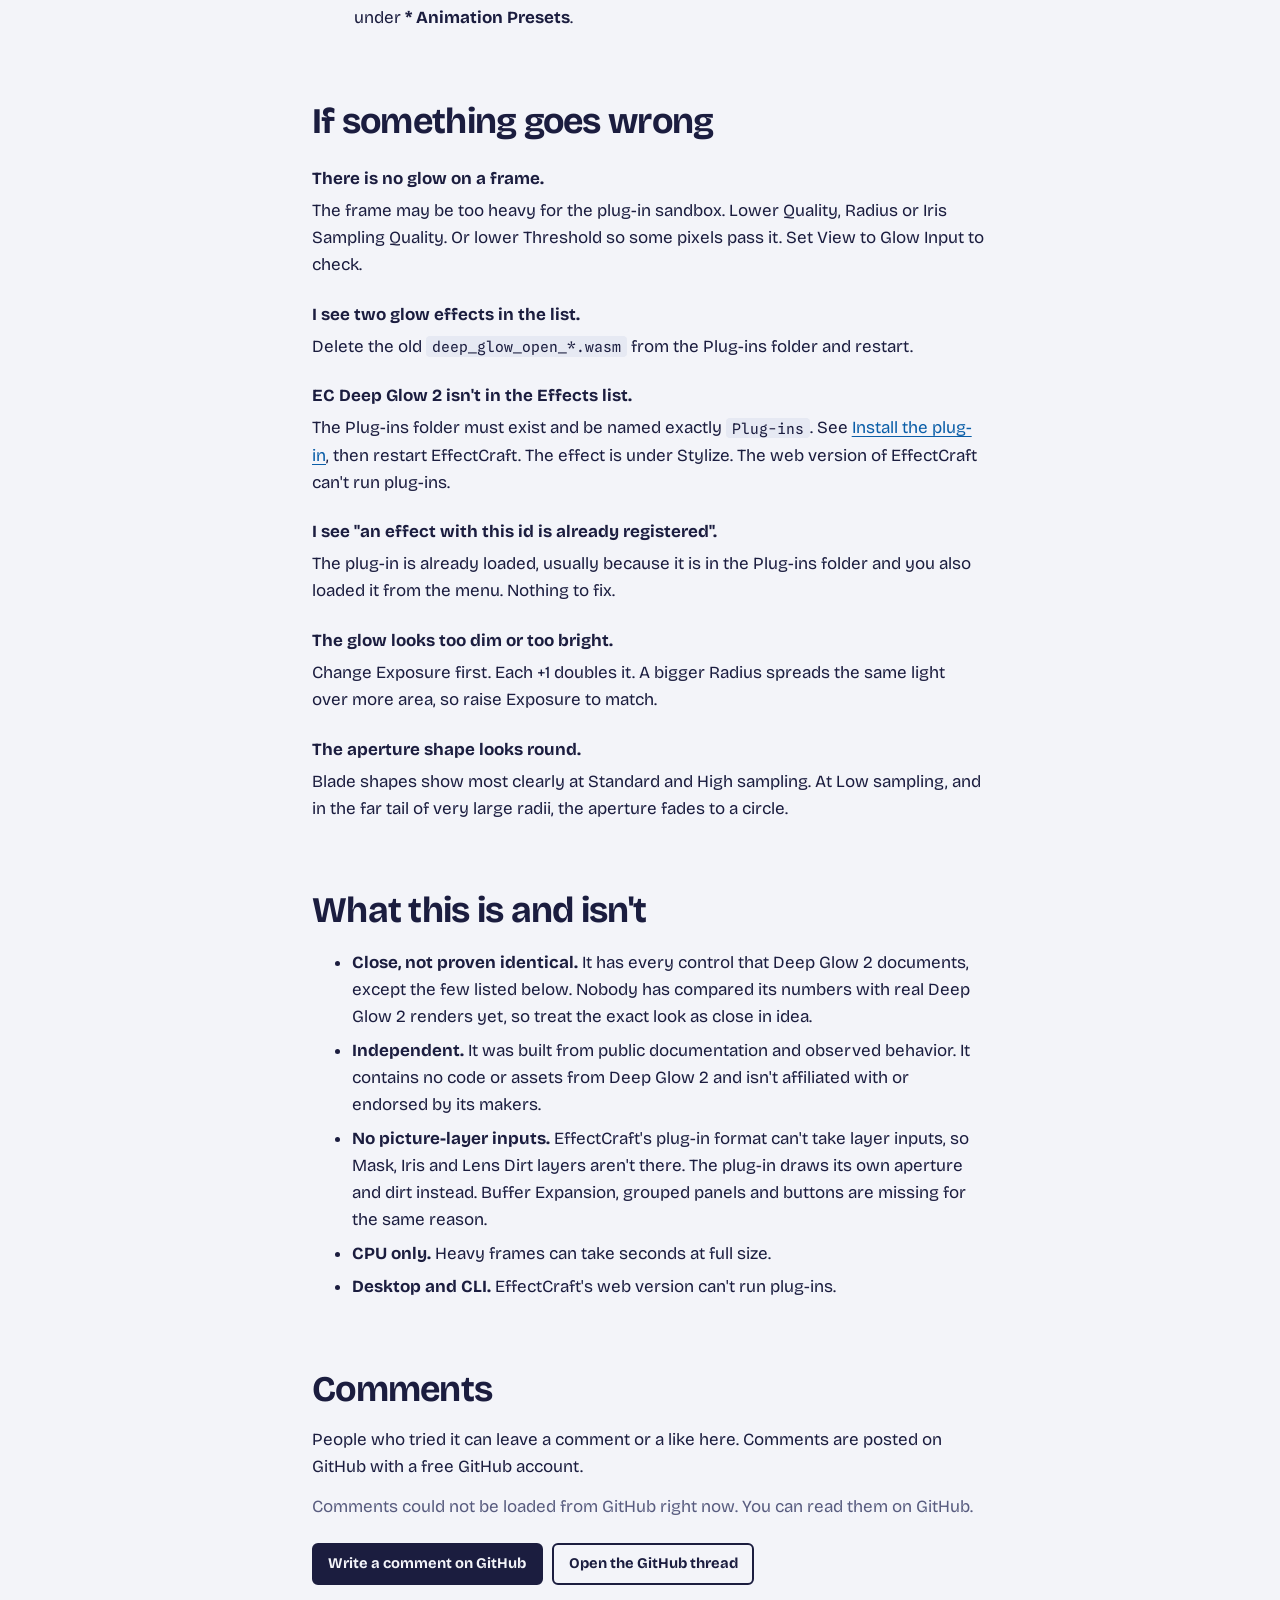
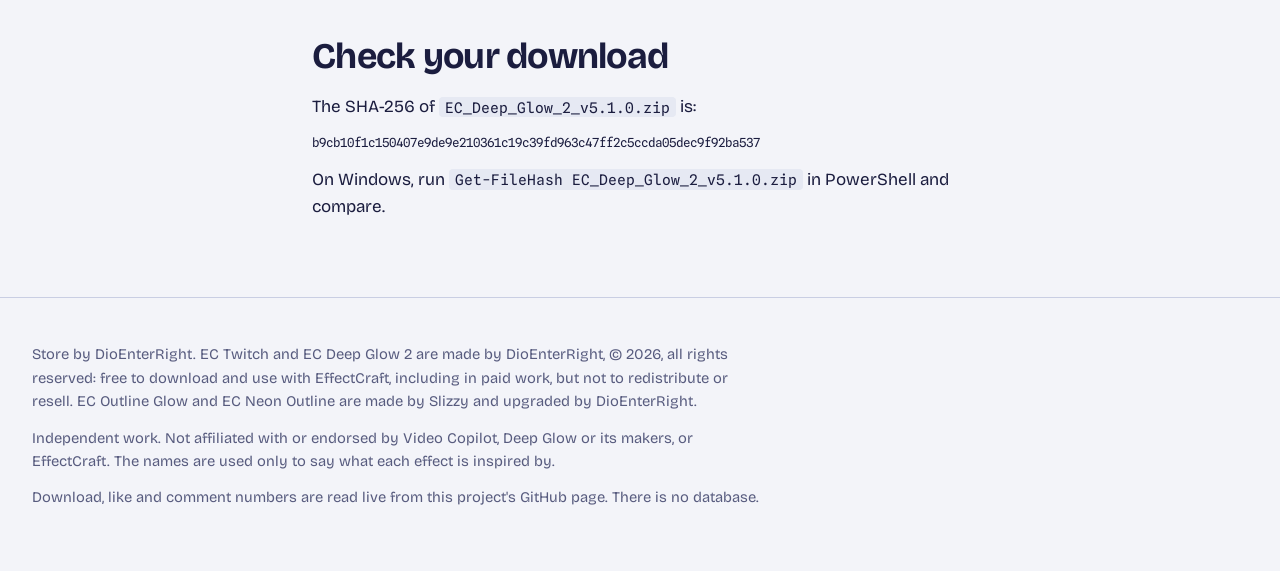
==== commit f1c41450: "Install Effect Plug-in text, setup panels, Twitch 1.2.1" ====
--- a/deep-glow-2/index.html
+++ b/deep-glow-2/index.html
@@ -25,7 +25,7 @@
     <h1>EC Deep Glow 2</h1>
     <p class="pitch">Makes the bright parts of your picture glow like real light: a hot core and a long soft halo. It works in HDR, so values brighter than white keep glowing instead of clipping.</p>
     <div class="buy">
-      <a class="btn" data-dl="deep-glow-2" href="../downloads/EC_Deep_Glow_2_v5.1.0.zip" download>Download zip (124 KB)</a>
+      <a class="btn" data-dl="deep-glow-2" href="../downloads/EC_Deep_Glow_2_v5.1.0.zip" download>Download zip (122 KB)</a>
       <span class="meta">Version 5.1.0 · Stylize · EffectCraft desktop and CLI</span>
     </div>
     <ul class="stats" aria-label="EC Deep Glow 2 numbers from GitHub"><li><svg viewBox="0 0 24 24" aria-hidden="true"><path d="M12 4v11M7 11l5 5 5-5M5 20h14"/></svg><b data-stat="downloads" data-product="deep-glow-2">—</b> downloads</li><li><svg viewBox="0 0 24 24" aria-hidden="true"><path d="M12 20s-7-4.4-7-10a4 4 0 0 1 7-2.6A4 4 0 0 1 19 10c0 5.6-7 10-7 10z"/></svg><b data-stat="likes" data-product="deep-glow-2">—</b> likes</li><li><svg viewBox="0 0 24 24" aria-hidden="true"><path d="M4 5h16v11H9l-5 4z"/></svg><b data-stat="comments" data-product="deep-glow-2">—</b> comments</li></ul>
@@ -64,7 +64,7 @@
   <p>On macOS or Linux, run this in Terminal inside the unzipped folder. It makes the folder and copies the file:</p>
   <div class="paths"><div class="os"><h3>macOS</h3><div class="pathrow"><code>mkdir -p ~/Library/Application\ Support/EffectCraft/Plug-ins &amp;&amp; cp 1_Plugin/ec_deep_glow_2.wasm ~/Library/Application\ Support/EffectCraft/Plug-ins/</code><button type="button" class="copy" data-copy="mkdir -p ~/Library/Application\ Support/EffectCraft/Plug-ins &amp;&amp; cp 1_Plugin/ec_deep_glow_2.wasm ~/Library/Application\ Support/EffectCraft/Plug-ins/" aria-label="Copy the macOS command">Copy</button></div></div><div class="os"><h3>Linux</h3><div class="pathrow"><code>mkdir -p ~/.config/effectcraft/Plug-ins &amp;&amp; cp 1_Plugin/ec_deep_glow_2.wasm ~/.config/effectcraft/Plug-ins/</code><button type="button" class="copy" data-copy="mkdir -p ~/.config/effectcraft/Plug-ins &amp;&amp; cp 1_Plugin/ec_deep_glow_2.wasm ~/.config/effectcraft/Plug-ins/" aria-label="Copy the Linux command">Copy</button></div></div></div>
   <p>On the Windows portable build, use <code>EffectCraftData\Plug-ins</code> next to <code>EffectCraft.exe</code>. The installer is for the normal installed EffectCraft only.</p>
-  <div class="callout"><p>Want to try it before copying anything? Choose <strong>Effect &gt; Load Effect Plug-in…</strong> and pick <code>ec_deep_glow_2.wasm</code>. It loads right away.</p></div>
+  <div class="callout"><p>Easiest way: choose <strong>Effect &gt; Install Effect Plug-in…</strong> and pick <code>ec_deep_glow_2.wasm</code>. EffectCraft copies it into the Plug-ins folder for you and loads it every time it starts, so you don't have to make the folder. It won't replace a plug-in that is already installed: to update, delete the old file from the Plug-ins folder first. No Install option in your Effect menu? Update EffectCraft, or use <strong>Effect &gt; Load Effect Plug-in…</strong>, which works until you close EffectCraft.</p></div>
 </section>
 
 <section id="use">
@@ -262,7 +262,7 @@
 <section id="verify">
   <h2>Check your download</h2>
   <p>The SHA-256 of <code>EC_Deep_Glow_2_v5.1.0.zip</code> is:</p>
-  <p class="sha">71823f619f47ba14c4d387db9d9a667a209a15c3d98c272e7d20576a75292655</p>
+  <p class="sha">b9cb10f1c150407e9de9e210361c19c39fd963c47ff2c5ccda05dec9f92ba537</p>
   <p>On Windows, run <code>Get-FileHash EC_Deep_Glow_2_v5.1.0.zip</code> in PowerShell and compare.</p>
 </section>
 
--- a/assets/store.css
+++ b/assets/store.css
@@ -15,7 +15,9 @@
 [data-accent=dg]{--acc:var(--amb)}
 [data-accent=og]{--acc:var(--cyan)}
 [data-accent=sn]{--acc:#A23BFF}
+[data-accent=pg]{--acc:#FF8A1E}
 @media (prefers-color-scheme:dark){[data-accent=sn]{--acc:#C78BFF}}
+[data-accent=pg] .btn:hover{color:#1A1000}
 *{box-sizing:border-box}
 html{scroll-behavior:smooth;scroll-padding-top:4.5rem}
 @media (prefers-reduced-motion:reduce){html{scroll-behavior:auto}}
@@ -66,6 +68,21 @@
 .stage.glow{--g:.8;--px:50%;--py:50%}
 .stage.glow::before{content:"";position:absolute;inset:0;z-index:0;background:radial-gradient(circle at var(--px) var(--py),rgba(255,170,60,calc(.30 * var(--g))),rgba(255,120,30,calc(.10 * var(--g))) 38%,transparent 66%)}
 .stage.glow .word{color:#FFF6E0;text-shadow:0 0 calc(var(--g) * 6px) #fff,0 0 calc(var(--g) * 22px) #FFC060,0 0 calc(var(--g) * 60px) #FF8A1E,0 0 calc(var(--g) * 130px) #FF6A00}
+
+/* EC Prism Glow: red/green/blue channel dispersion, same idea as Width Red/Green/Blue */
+.stage.prism{--g:.75;--d:8px}
+.stage.prism::before{content:"";position:absolute;inset:0;z-index:0;background:radial-gradient(circle at 50% 55%,rgba(255,255,255,calc(.06 * var(--g))),transparent 60%)}
+.stage.prism .word{color:#F6F4FF}
+.stage.prism .word span{text-shadow:
+    calc(var(--d) * -1) 0 calc(var(--g) * 28px) rgba(255,70,80,.7),
+    0 calc(var(--d) * .35) calc(var(--g) * 34px) rgba(70,255,150,.55),
+    var(--d) 0 calc(var(--g) * 42px) rgba(80,150,255,.75),
+    0 0 calc(var(--g) * 10px) #fff,
+    0 0 calc(var(--g) * 90px) rgba(255,255,255,.14)}
+.stage.prism .pills li{--on:0}
+.stage.prism .pills li:nth-child(1){border-color:color-mix(in srgb,#FF4650 calc(var(--on) * 100%),#3A3E78);color:color-mix(in srgb,#fff calc(var(--on) * 100%),#9EA3D6);background:color-mix(in srgb,#FF4650 calc(var(--on) * 60%),transparent)}
+.stage.prism .pills li:nth-child(2){border-color:color-mix(in srgb,#46FF96 calc(var(--on) * 100%),#3A3E78);color:color-mix(in srgb,#fff calc(var(--on) * 100%),#9EA3D6);background:color-mix(in srgb,#46FF96 calc(var(--on) * 60%),transparent)}
+.stage.prism .pills li:nth-child(3){border-color:color-mix(in srgb,#5096FF calc(var(--on) * 100%),#3A3E78);color:color-mix(in srgb,#fff calc(var(--on) * 100%),#9EA3D6);background:color-mix(in srgb,#5096FF calc(var(--on) * 60%),transparent)}
 
 .stage svg.neon{position:relative;z-index:1;width:86%;height:auto;overflow:visible;--c:#08B8FF;--c2:#5A0DFF;--g:.85;--h:0deg;
   filter:drop-shadow(0 0 calc(var(--g) * 3px) var(--c)) drop-shadow(0 0 calc(var(--g) * 12px) var(--c)) drop-shadow(0 0 calc(var(--g) * 30px) var(--c2)) hue-rotate(var(--h))}
